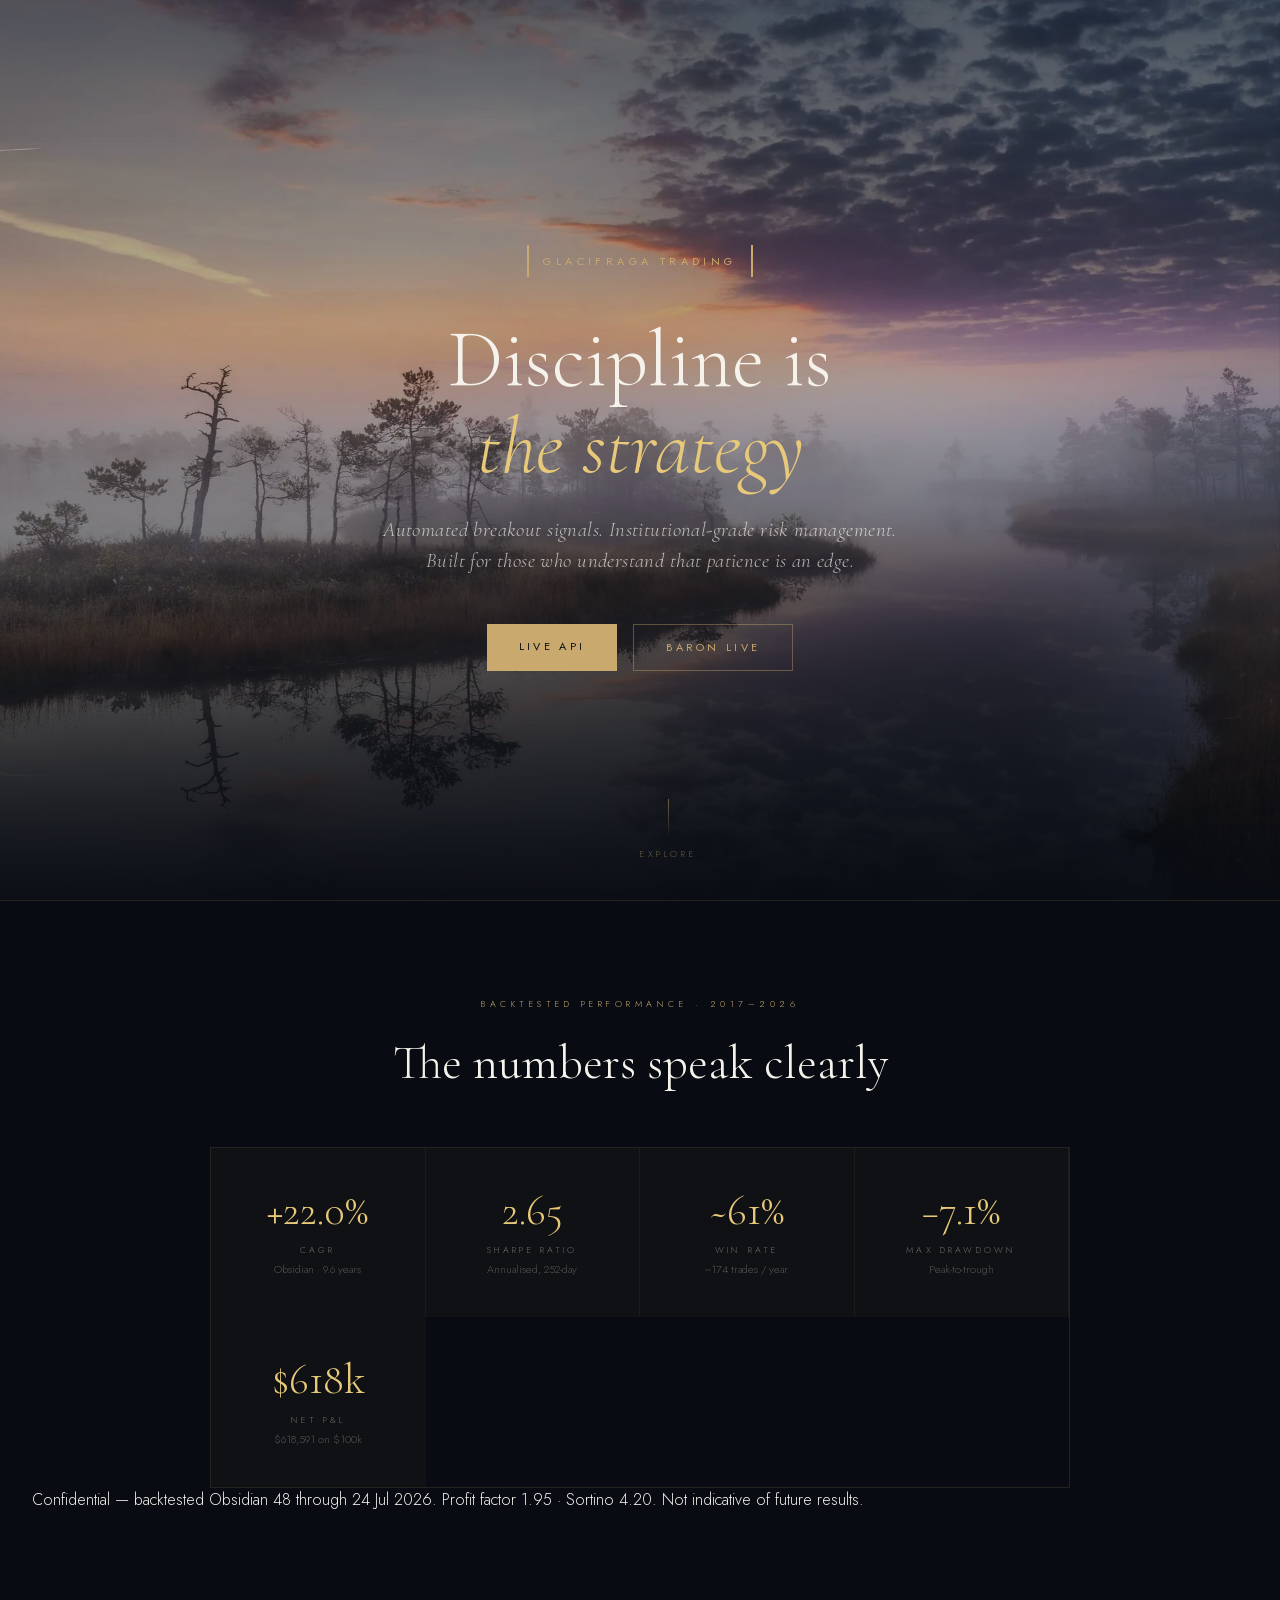
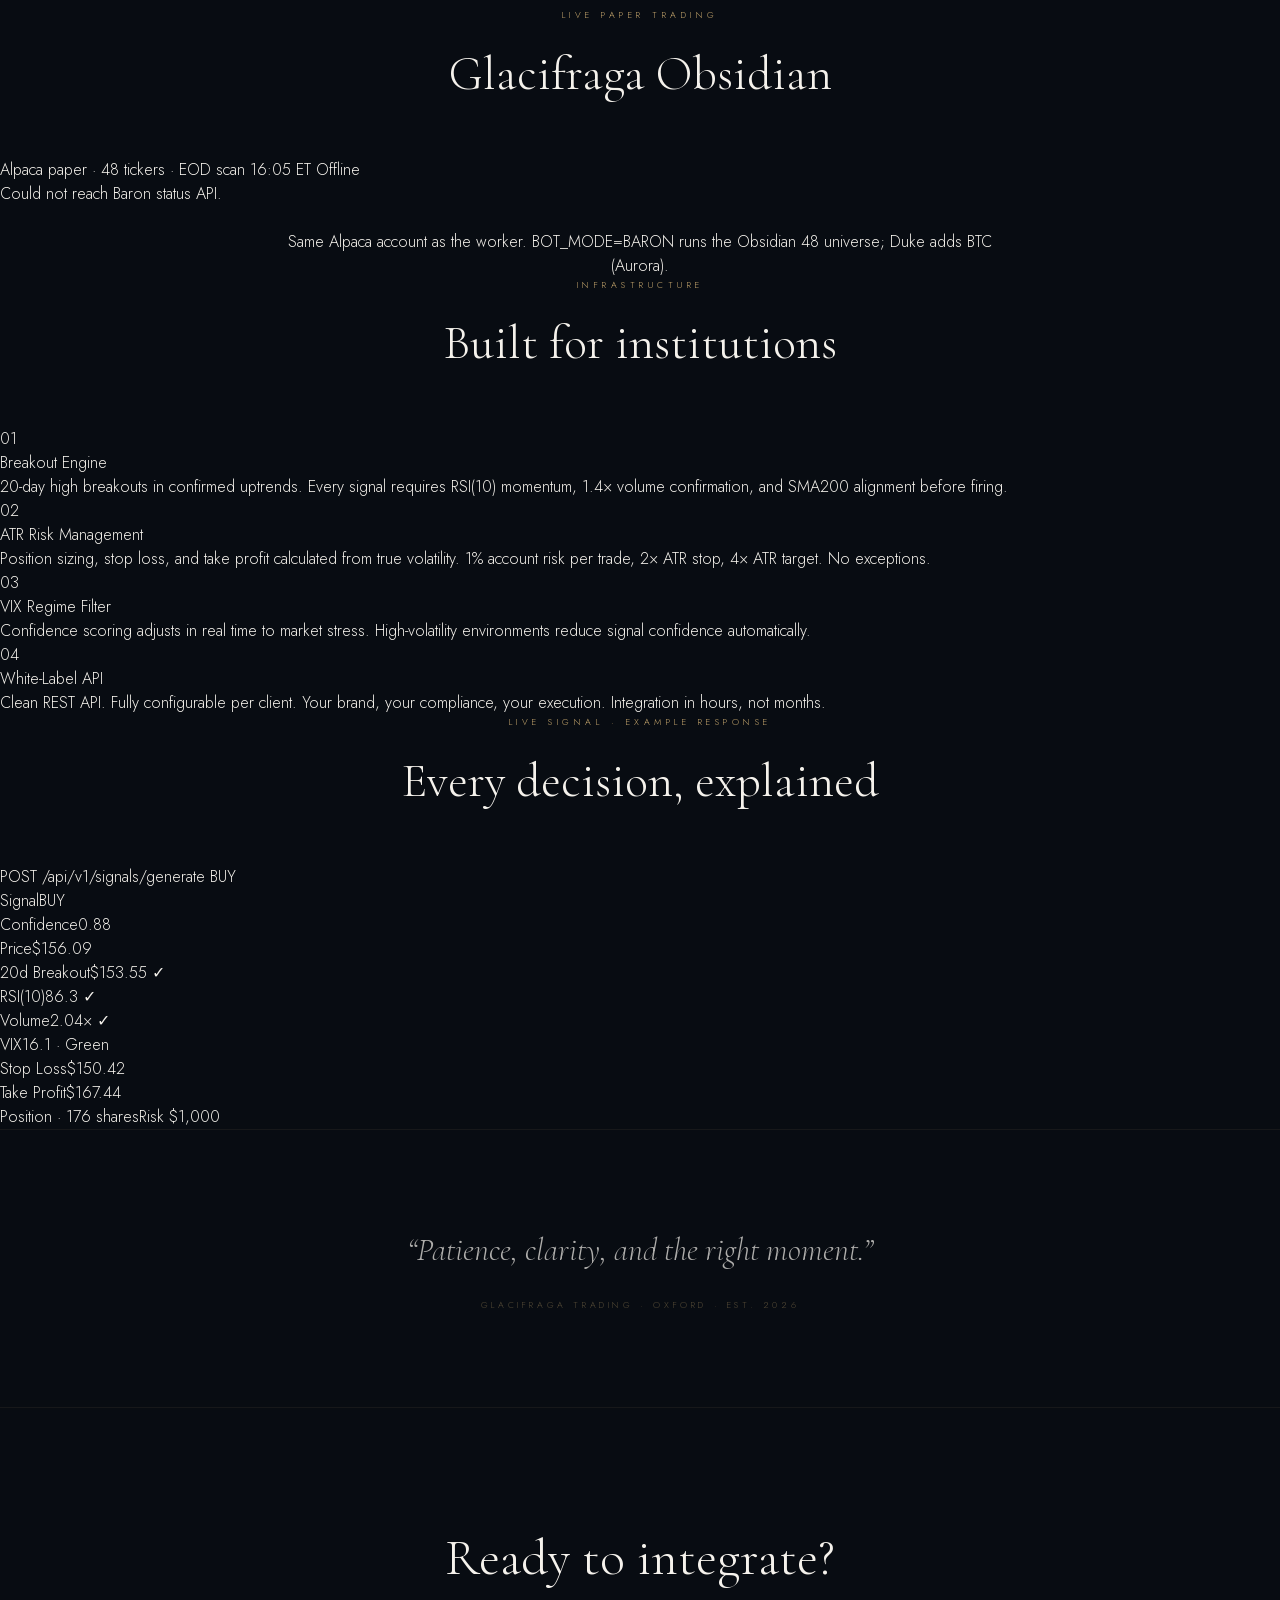
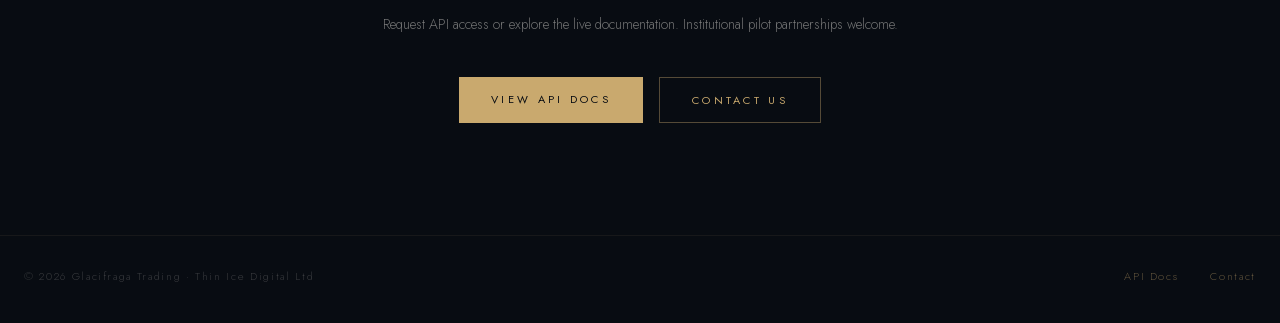
==== glacifraga-trading/web/index.html @ 366fd95a "Add Glacifraga trading engine, API, and v5 product site Rebuild the institutional breakout system in" ====
<!DOCTYPE html>
<html lang="en">
<head>
<meta charset="UTF-8">
<meta name="viewport" content="width=device-width, initial-scale=1.0">
<title>Glacifraga Trading</title>
<meta name="description" content="Glacifraga — automated breakout signals, ATR risk management, and a white-label API with an audit trail. Thin Ice Digital Ltd, Oxford.">
<link rel="canonical" href="https://glacifraga.com/">
<meta name="theme-color" content="#080c12">
<link rel="icon" href="/assets/favicon.svg" type="image/svg+xml">
<link rel="stylesheet" href="/css/fonts.css">
<link rel="stylesheet" href="/css/site.css">
</head>
<body>
<div class="hero">
  <div class="hero-bg" style="background-image:url('/assets/kemeru-hero.png')"></div>
  <div class="hero-overlay"></div>
  <div class="hero-content">
    <div class="logo-line">
      <div class="logo-mark"></div>
      <div class="logo-text">Glacifraga Trading</div>
      <div class="logo-mark"></div>
    </div>
    <h1>Discipline is<br><em>the strategy</em></h1>
    <p class="tagline">Automated breakout signals. Institutional-grade risk management.<br>Built for those who understand that patience is an edge.</p>
    <div class="cta-row">
      <a href="/docs" class="btn-primary">Live API</a>
      <a href="#baron-live" class="btn-secondary">Baron Live</a>
    </div>
  </div>
  <div class="scroll-hint">
    <div class="scroll-line"></div>
    <span>Explore</span>
  </div>
</div>

<section class="stats-section">
  <p class="section-label">Backtested Performance · 2017–2026</p>
  <h2 class="section-title">The numbers speak clearly</h2>
  <div class="stats-grid">
    <div class="stat-card"><div class="stat-value">+22.0%</div><div class="stat-label">CAGR</div><div class="stat-sub">Obsidian · 9.6 years</div></div>
    <div class="stat-card"><div class="stat-value">2.65</div><div class="stat-label">Sharpe Ratio</div><div class="stat-sub">Annualised, 252-day</div></div>
    <div class="stat-card"><div class="stat-value">~61%</div><div class="stat-label">Win Rate</div><div class="stat-sub">~174 trades / year</div></div>
    <div class="stat-card"><div class="stat-value">−7.1%</div><div class="stat-label">Max Drawdown</div><div class="stat-sub">Peak-to-trough</div></div>
    <div class="stat-card"><div class="stat-value">$618k</div><div class="stat-label">Net P&amp;L</div><div class="stat-sub">$618,591 on $100k</div></div>
  </div>
  <p class="disclaimer">Confidential — backtested Obsidian 48 through 24 Jul 2026. Profit factor 1.95 · Sortino 4.20. Not indicative of future results.</p>
</section>

<section class="baron-live-section" id="baron-live">
  <p class="section-label">Live Paper Trading</p>
  <h2 class="section-title">Glacifraga Obsidian</h2>
  <div class="baron-panel">
    <div class="baron-panel-header">
      <span class="baron-panel-title">Alpaca paper · 48 tickers · EOD scan 16:05 ET</span>
      <span class="baron-status-pill" id="baron-status-pill">Loading…</span>
    </div>
    <div class="baron-panel-body" id="baron-panel-body">Fetching live account data…</div>
  </div>
  <p class="baron-note" style="text-align:center;max-width:720px;margin:1.5rem auto 0">
    Same Alpaca account as the worker. BOT_MODE=BARON runs the Obsidian 48 universe; Duke adds BTC (Aurora).
  </p>
</section>

<section class="features-section">
  <p class="section-label">Infrastructure</p>
  <h2 class="section-title">Built for institutions</h2>
  <div class="features-grid">
    <div class="feature-card"><div class="feature-number">01</div><div class="feature-title">Breakout Engine</div><p class="feature-desc">20-day high breakouts in confirmed uptrends. Every signal requires RSI(10) momentum, 1.4× volume confirmation, and SMA200 alignment before firing.</p></div>
    <div class="feature-card"><div class="feature-number">02</div><div class="feature-title">ATR Risk Management</div><p class="feature-desc">Position sizing, stop loss, and take profit calculated from true volatility. 1% account risk per trade, 2× ATR stop, 4× ATR target. No exceptions.</p></div>
    <div class="feature-card"><div class="feature-number">03</div><div class="feature-title">VIX Regime Filter</div><p class="feature-desc">Confidence scoring adjusts in real time to market stress. High-volatility environments reduce signal confidence automatically.</p></div>
    <div class="feature-card"><div class="feature-number">04</div><div class="feature-title">White-Label API</div><p class="feature-desc">Clean REST API. Fully configurable per client. Your brand, your compliance, your execution. Integration in hours, not months.</p></div>
  </div>
</section>

<section class="signal-section">
  <p class="section-label">Live Signal · Example Response</p>
  <h2 class="section-title">Every decision, explained</h2>
  <div class="signal-demo">
    <div class="signal-header">
      <span class="signal-header-left">POST /api/v1/signals/generate</span>
      <span class="signal-badge">BUY</span>
    </div>
    <div class="signal-body">
      <div class="signal-row hl"><span>Signal</span><span>BUY</span></div>
      <div class="signal-row hl"><span>Confidence</span><span>0.88</span></div>
      <div class="signal-row"><span>Price</span><span>$156.09</span></div>
      <div class="signal-row"><span>20d Breakout</span><span>$153.55 ✓</span></div>
      <div class="signal-row"><span>RSI(10)</span><span>86.3 ✓</span></div>
      <div class="signal-row"><span>Volume</span><span>2.04× ✓</span></div>
      <div class="signal-row"><span>VIX</span><span>16.1 · Green</span></div>
      <div class="signal-row"><span>Stop Loss</span><span>$150.42</span></div>
      <div class="signal-row"><span>Take Profit</span><span>$167.44</span></div>
      <div class="signal-row hl"><span>Position · 176 shares</span><span>Risk $1,000</span></div>
    </div>
  </div>
</section>

<section class="quote-section">
  <blockquote>&ldquo;Patience, clarity, and the right moment.&rdquo;</blockquote>
  <p class="quote-attr">Glacifraga Trading · Oxford · Est. 2026</p>
</section>

<section class="cta-section">
  <h2>Ready to integrate?</h2>
  <p>Request API access or explore the live documentation. Institutional pilot partnerships welcome.</p>
  <div class="cta-row" style="opacity:1;animation:none">
    <a href="/docs" class="btn-primary">View API Docs</a>
    <a href="mailto:contact@glacifraga.com" class="btn-secondary">Contact Us</a>
  </div>
</section>

<footer>
  <span>&copy; 2026 Glacifraga Trading · Thin Ice Digital Ltd</span>
  <div style="display:flex;gap:2rem">
    <a href="/docs">API Docs</a>
    <a href="mailto:contact@glacifraga.com">Contact</a>
  </div>
</footer>
<script>
(function () {
  const pill = document.getElementById("baron-status-pill");
  const body = document.getElementById("baron-panel-body");
  const money = (n) => "$" + Number(n).toLocaleString(undefined, { maximumFractionDigits: 0 });

  fetch("/api/v1/baron/status")
    .then((r) => r.json())
    .then((d) => {
      if (!d.linked) {
        pill.textContent = "Worker separate";
        body.innerHTML =
          "<p>Baron runs as a worker process. Add Alpaca keys on the <strong>web</strong> service to mirror live positions here.</p>" +
          (d.message ? "<p class='baron-note'>" + d.message + "</p>" : "");
        return;
      }
      pill.textContent = "Live · Paper";
      pill.classList.add("live");
      let html =
        "<div class='baron-grid'>" +
        "<div class='baron-metric'><div class='baron-metric-label'>Equity</div><div class='baron-metric-value'>" + money(d.equity) + "</div></div>" +
        "<div class='baron-metric'><div class='baron-metric-label'>Cash</div><div class='baron-metric-value'>" + money(d.cash) + "</div></div>" +
        "<div class='baron-metric'><div class='baron-metric-label'>Positions</div><div class='baron-metric-value'>" + d.position_count + "</div></div>" +
        "<div class='baron-metric'><div class='baron-metric-label'>Universe</div><div class='baron-metric-value'>" + d.tickers + "</div></div>" +
        "</div>";
      if (d.positions && d.positions.length) {
        html += "<div class='baron-positions'>";
        d.positions.forEach((p) => {
          const pl = (p.unrealized_pl >= 0 ? "+" : "") + money(p.unrealized_pl);
          html +=
            "<div class='baron-pos-row'><span>" + p.symbol + " · " + p.qty + " sh</span><span>" + pl + "</span></div>";
        });
        html += "</div>";
      } else {
        html += "<p>No open positions right now.</p>";
      }
      html += "<p class='baron-note'>Updated " + new Date(d.as_of_et).toLocaleString("en-US", { timeZone: "America/New_York" }) + " ET</p>";
      body.innerHTML = html;
    })
    .catch(() => {
      pill.textContent = "Offline";
      body.textContent = "Could not reach Baron status API.";
    });
})();
</script>
</body>
</html>
---- css/fonts.css ----
/* latin-ext */
@font-face {
  font-family: 'Cormorant Garamond';
  font-style: italic;
  font-weight: 300;
  font-display: swap;
  src: url(../fonts/cormorant-300-italic-latin-ext.woff2) format('woff2');
  unicode-range: U+0100-02BA, U+02BD-02C5, U+02C7-02CC, U+02CE-02D7, U+02DD-02FF, U+0304, U+0308, U+0329, U+1D00-1DBF, U+1E00-1E9F, U+1EF2-1EFF, U+2020, U+20A0-20AB, U+20AD-20C0, U+2113, U+2C60-2C7F, U+A720-A7FF;
}
/* latin */
@font-face {
  font-family: 'Cormorant Garamond';
  font-style: italic;
  font-weight: 300;
  font-display: swap;
  src: url(../fonts/cormorant-300-italic-latin.woff2) format('woff2');
  unicode-range: U+0000-00FF, U+0131, U+0152-0153, U+02BB-02BC, U+02C6, U+02DA, U+02DC, U+0304, U+0308, U+0329, U+2000-206F, U+20AC, U+2122, U+2191, U+2193, U+2212, U+2215, U+FEFF, U+FFFD;
}
/* latin-ext */
@font-face {
  font-family: 'Cormorant Garamond';
  font-style: italic;
  font-weight: 400;
  font-display: swap;
  src: url(../fonts/cormorant-400-italic-latin-ext.woff2) format('woff2');
  unicode-range: U+0100-02BA, U+02BD-02C5, U+02C7-02CC, U+02CE-02D7, U+02DD-02FF, U+0304, U+0308, U+0329, U+1D00-1DBF, U+1E00-1E9F, U+1EF2-1EFF, U+2020, U+20A0-20AB, U+20AD-20C0, U+2113, U+2C60-2C7F, U+A720-A7FF;
}
/* latin */
@font-face {
  font-family: 'Cormorant Garamond';
  font-style: italic;
  font-weight: 400;
  font-display: swap;
  src: url(../fonts/cormorant-400-italic-latin.woff2) format('woff2');
  unicode-range: U+0000-00FF, U+0131, U+0152-0153, U+02BB-02BC, U+02C6, U+02DA, U+02DC, U+0304, U+0308, U+0329, U+2000-206F, U+20AC, U+2122, U+2191, U+2193, U+2212, U+2215, U+FEFF, U+FFFD;
}
/* latin-ext */
@font-face {
  font-family: 'Cormorant Garamond';
  font-style: normal;
  font-weight: 300;
  font-display: swap;
  src: url(../fonts/cormorant-300-latin-ext.woff2) format('woff2');
  unicode-range: U+0100-02BA, U+02BD-02C5, U+02C7-02CC, U+02CE-02D7, U+02DD-02FF, U+0304, U+0308, U+0329, U+1D00-1DBF, U+1E00-1E9F, U+1EF2-1EFF, U+2020, U+20A0-20AB, U+20AD-20C0, U+2113, U+2C60-2C7F, U+A720-A7FF;
}
/* latin */
@font-face {
  font-family: 'Cormorant Garamond';
  font-style: normal;
  font-weight: 300;
  font-display: swap;
  src: url(../fonts/cormorant-300-latin.woff2) format('woff2');
  unicode-range: U+0000-00FF, U+0131, U+0152-0153, U+02BB-02BC, U+02C6, U+02DA, U+02DC, U+0304, U+0308, U+0329, U+2000-206F, U+20AC, U+2122, U+2191, U+2193, U+2212, U+2215, U+FEFF, U+FFFD;
}
/* latin-ext */
@font-face {
  font-family: 'Cormorant Garamond';
  font-style: normal;
  font-weight: 400;
  font-display: swap;
  src: url(../fonts/cormorant-400-latin-ext.woff2) format('woff2');
  unicode-range: U+0100-02BA, U+02BD-02C5, U+02C7-02CC, U+02CE-02D7, U+02DD-02FF, U+0304, U+0308, U+0329, U+1D00-1DBF, U+1E00-1E9F, U+1EF2-1EFF, U+2020, U+20A0-20AB, U+20AD-20C0, U+2113, U+2C60-2C7F, U+A720-A7FF;
}
/* latin */
@font-face {
  font-family: 'Cormorant Garamond';
  font-style: normal;
  font-weight: 400;
  font-display: swap;
  src: url(../fonts/cormorant-400-latin.woff2) format('woff2');
  unicode-range: U+0000-00FF, U+0131, U+0152-0153, U+02BB-02BC, U+02C6, U+02DA, U+02DC, U+0304, U+0308, U+0329, U+2000-206F, U+20AC, U+2122, U+2191, U+2193, U+2212, U+2215, U+FEFF, U+FFFD;
}
/* latin-ext */
@font-face {
  font-family: 'Cormorant Garamond';
  font-style: normal;
  font-weight: 600;
  font-display: swap;
  src: url(../fonts/cormorant-600-latin-ext.woff2) format('woff2');
  unicode-range: U+0100-02BA, U+02BD-02C5, U+02C7-02CC, U+02CE-02D7, U+02DD-02FF, U+0304, U+0308, U+0329, U+1D00-1DBF, U+1E00-1E9F, U+1EF2-1EFF, U+2020, U+20A0-20AB, U+20AD-20C0, U+2113, U+2C60-2C7F, U+A720-A7FF;
}
/* latin */
@font-face {
  font-family: 'Cormorant Garamond';
  font-style: normal;
  font-weight: 600;
  font-display: swap;
  src: url(../fonts/cormorant-600-latin.woff2) format('woff2');
  unicode-range: U+0000-00FF, U+0131, U+0152-0153, U+02BB-02BC, U+02C6, U+02DA, U+02DC, U+0304, U+0308, U+0329, U+2000-206F, U+20AC, U+2122, U+2191, U+2193, U+2212, U+2215, U+FEFF, U+FFFD;
}
/* latin-ext */
@font-face {
  font-family: 'Jost';
  font-style: normal;
  font-weight: 300;
  font-display: swap;
  src: url(../fonts/jost-300-latin-ext.woff2) format('woff2');
  unicode-range: U+0100-02BA, U+02BD-02C5, U+02C7-02CC, U+02CE-02D7, U+02DD-02FF, U+0304, U+0308, U+0329, U+1D00-1DBF, U+1E00-1E9F, U+1EF2-1EFF, U+2020, U+20A0-20AB, U+20AD-20C0, U+2113, U+2C60-2C7F, U+A720-A7FF;
}
/* latin */
@font-face {
  font-family: 'Jost';
  font-style: normal;
  font-weight: 300;
  font-display: swap;
  src: url(../fonts/jost-300-latin.woff2) format('woff2');
  unicode-range: U+0000-00FF, U+0131, U+0152-0153, U+02BB-02BC, U+02C6, U+02DA, U+02DC, U+0304, U+0308, U+0329, U+2000-206F, U+20AC, U+2122, U+2191, U+2193, U+2212, U+2215, U+FEFF, U+FFFD;
}
/* latin-ext */
@font-face {
  font-family: 'Jost';
  font-style: normal;
  font-weight: 400;
  font-display: swap;
  src: url(../fonts/jost-400-latin-ext.woff2) format('woff2');
  unicode-range: U+0100-02BA, U+02BD-02C5, U+02C7-02CC, U+02CE-02D7, U+02DD-02FF, U+0304, U+0308, U+0329, U+1D00-1DBF, U+1E00-1E9F, U+1EF2-1EFF, U+2020, U+20A0-20AB, U+20AD-20C0, U+2113, U+2C60-2C7F, U+A720-A7FF;
}
/* latin */
@font-face {
  font-family: 'Jost';
  font-style: normal;
  font-weight: 400;
  font-display: swap;
  src: url(../fonts/jost-400-latin.woff2) format('woff2');
  unicode-range: U+0000-00FF, U+0131, U+0152-0153, U+02BB-02BC, U+02C6, U+02DA, U+02DC, U+0304, U+0308, U+0329, U+2000-206F, U+20AC, U+2122, U+2191, U+2193, U+2212, U+2215, U+FEFF, U+FFFD;
}
/* latin-ext */
@font-face {
  font-family: 'Jost';
  font-style: normal;
  font-weight: 500;
  font-display: swap;
  src: url(../fonts/jost-500-latin-ext.woff2) format('woff2');
  unicode-range: U+0100-02BA, U+02BD-02C5, U+02C7-02CC, U+02CE-02D7, U+02DD-02FF, U+0304, U+0308, U+0329, U+1D00-1DBF, U+1E00-1E9F, U+1EF2-1EFF, U+2020, U+20A0-20AB, U+20AD-20C0, U+2113, U+2C60-2C7F, U+A720-A7FF;
}
/* latin */
@font-face {
  font-family: 'Jost';
  font-style: normal;
  font-weight: 500;
  font-display: swap;
  src: url(../fonts/jost-500-latin.woff2) format('woff2');
  unicode-range: U+0000-00FF, U+0131, U+0152-0153, U+02BB-02BC, U+02C6, U+02DA, U+02DC, U+0304, U+0308, U+0329, U+2000-206F, U+20AC, U+2122, U+2191, U+2193, U+2212, U+2215, U+FEFF, U+FFFD;
}
---- css/site.css ----
*,*::before,*::after{margin:0;padding:0;box-sizing:border-box}
:root{
  --gold:#C9A96E;
  --gold-light:#E8C97A;
  --gold-dim:rgba(201,169,110,0.15);
  --gold-line:rgba(201,169,110,0.14);
  --white:#F5F2EC;
  --white-dim:rgba(245,242,236,0.7);
  --muted:rgba(245,242,236,0.55);
  --faint:rgba(245,242,236,0.28);
  --runnr:#00e5a0;
  --bg:#080c12;
  --header-h:64px;
}
html{scroll-behavior:smooth}
body{
  font-family:"Jost",sans-serif;
  font-weight:300;
  background:var(--bg);
  color:var(--white);
  min-height:100vh;
  overflow-x:hidden;
  line-height:1.5;
}
img{max-width:100%;display:block}
a{color:inherit}
.skip{
  position:absolute;
  left:1rem;top:-40px;
  background:var(--gold);
  color:var(--bg);
  padding:8px 14px;
  z-index:100;
  font-size:12px;
  letter-spacing:0.12em;
  text-transform:uppercase;
  text-decoration:none;
}
.skip:focus{top:1rem}
.grain{
  position:fixed;inset:0;
  pointer-events:none;
  z-index:25;
  opacity:0.045;
  mix-blend-mode:overlay;
  background-image:url("data:image/svg+xml;utf8,<svg xmlns='http://www.w3.org/2000/svg' width='180' height='180'><filter id='n'><feTurbulence type='fractalNoise' baseFrequency='0.8' numOctaves='2' stitchTiles='stitch'/></filter><rect width='100%' height='100%' filter='url(%23n)'/></svg>");
}
.site-header{
  position:fixed;top:0;left:0;right:0;
  z-index:30;
  height:var(--header-h);
  display:flex;
  align-items:center;
  justify-content:space-between;
  padding:0 1.5rem;
  background:linear-gradient(to bottom,rgba(8,12,18,0.78),rgba(8,12,18,0.28) 70%,transparent);
  backdrop-filter:blur(8px);
  -webkit-backdrop-filter:blur(8px);
  border-bottom:1px solid transparent;
}
body:has(.page-main) .site-header{
  background:rgba(8,12,18,0.94);
  border-bottom:1px solid var(--gold-line);
}
.brand{
  display:flex;align-items:center;gap:10px;
  text-decoration:none;color:var(--gold);
}
.brand-mark{
  width:18px;height:18px;
  background:url("../assets/favicon.svg") center/contain no-repeat;
}
.brand-text{
  font-size:10px;font-weight:400;
  letter-spacing:0.32em;text-transform:uppercase;
}
.site-nav{display:flex;align-items:center;gap:1.5rem}
.site-nav a{
  font-size:10px;font-weight:400;
  letter-spacing:0.28em;text-transform:uppercase;
  color:rgba(245,242,236,0.62);
  text-decoration:none;
  transition:color 0.2s;
}
.site-nav a:hover,.site-nav a:focus-visible{color:var(--gold)}
.hero{
  position:relative;
  min-height:100vh;
  display:flex;flex-direction:column;
  justify-content:center;align-items:center;
  text-align:center;
  padding:calc(var(--header-h) + 2rem) 2rem 5rem;
}
.hero-bg{
  position:fixed;inset:0;
  background-size:cover;
  background-position:center 32%;
  z-index:0;
}
.hero-overlay{
  position:fixed;inset:0;
  background:linear-gradient(to bottom,
    rgba(8,12,18,0.48) 0%,
    rgba(8,12,18,0.28) 36%,
    rgba(8,12,18,0.68) 72%,
    rgba(8,12,18,0.97) 100%);
  z-index:1;
}
.hero-content{position:relative;z-index:2;max-width:780px}
.logo-line{
  display:flex;align-items:center;justify-content:center;gap:14px;
  margin-bottom:2.5rem;
  opacity:0;animation:fadeUp 1.2s ease forwards 0.3s;
}
.logo-mark{width:2px;height:32px;background:var(--gold)}
.logo-text{
  font-weight:400;font-size:11px;
  letter-spacing:0.4em;text-transform:uppercase;color:var(--gold);
}
h1{
  font-family:"Cormorant Garamond",serif;
  font-weight:300;
  font-size:clamp(2.6rem,6.5vw,5rem);
  line-height:1.08;
  color:var(--white);
  margin-bottom:1.5rem;
  opacity:0;animation:fadeUp 1.2s ease forwards 0.6s;
}
h1 em{font-style:italic;color:var(--gold-light)}
.tagline{
  font-family:"Cormorant Garamond",serif;
  font-style:italic;font-weight:300;
  font-size:clamp(1rem,2vw,1.3rem);
  color:var(--white-dim);
  margin-bottom:3rem;
  letter-spacing:0.02em;
  opacity:0;animation:fadeUp 1.2s ease forwards 0.9s;
}
.cta-row{
  display:flex;gap:1rem;justify-content:center;flex-wrap:wrap;
  opacity:0;animation:fadeUp 1.2s ease forwards 1.2s;
}
.cta-row.is-static{opacity:1;animation:none}
.btn-primary,.btn-secondary{
  font-family:"Jost",sans-serif;
  font-size:11px;font-weight:400;
  letter-spacing:0.3em;text-transform:uppercase;
  padding:14px 32px;
  cursor:pointer;text-decoration:none;
  display:inline-block;
  transition:background 0.3s,border-color 0.3s,transform 0.2s,color 0.3s;
}
.btn-primary{
  color:#080c12;background:var(--gold);border:none;
}
.btn-primary:hover,.btn-primary:focus-visible{
  background:var(--gold-light);transform:translateY(-1px);
}
.btn-secondary{
  color:var(--gold);background:transparent;
  border:1px solid rgba(201,169,110,0.4);
}
.btn-secondary:hover,.btn-secondary:focus-visible{
  border-color:var(--gold);background:var(--gold-dim);transform:translateY(-1px);
}
.scroll-hint{
  position:absolute;bottom:2.5rem;left:50%;
  transform:translateX(-50%);
  z-index:2;
  display:flex;flex-direction:column;align-items:center;gap:8px;
  opacity:0;animation:fadeUp 1.2s ease forwards 2s;
}
.scroll-hint span{
  font-size:9px;letter-spacing:0.4em;text-transform:uppercase;
  color:rgba(201,169,110,0.5);
}
.scroll-line{
  width:1px;height:40px;
  background:linear-gradient(to bottom,rgba(201,169,110,0.5),transparent);
  animation:scrollPulse 2s ease-in-out infinite;
}
section{position:relative;z-index:2;background:var(--bg)}
.section-label{
  font-size:9px;letter-spacing:0.5em;text-transform:uppercase;
  color:var(--gold);text-align:center;margin-bottom:1rem;
}
.section-title{
  font-family:"Cormorant Garamond",serif;
  font-weight:300;
  font-size:clamp(2rem,4vw,3rem);
  text-align:center;color:var(--white);margin-bottom:3rem;
}
.stats-section{padding:6rem 2rem;border-top:1px solid var(--gold-line)}
.stats-grid{
  display:grid;
  grid-template-columns:repeat(4,1fr);
  max-width:860px;margin:0 auto;
  border:1px solid var(--gold-line);
}
.stat-card{
  padding:2.5rem 1.5rem;text-align:center;
  background:rgba(201,169,110,0.03);
  border-right:1px solid rgba(201,169,110,0.08);
  transition:background 0.3s;
}
.stat-card:last-child{border-right:none}
.stat-card:hover{background:rgba(201,169,110,0.07)}
.stat-value{
  font-family:"Cormorant Garamond",serif;font-weight:300;
  font-size:clamp(1.8rem,4vw,2.6rem);
  color:var(--gold-light);line-height:1.15;margin-bottom:0.5rem;
}
.stat-label{
  font-size:9px;letter-spacing:0.35em;text-transform:uppercase;
  color:rgba(245,242,236,0.4);
}
.stat-sub{font-size:11px;color:rgba(245,242,236,0.3);margin-top:4px}
.products-section{padding:6rem 2rem;border-top:1px solid rgba(201,169,110,0.08)}
.products-grid{
  display:grid;
  grid-template-columns:repeat(auto-fit,minmax(280px,1fr));
  gap:2px;max-width:960px;margin:0 auto;
}
.product-card{
  padding:2.5rem 2rem;
  background:rgba(245,242,236,0.02);
  border:1px solid rgba(201,169,110,0.08);
  transition:background 0.3s,border-color 0.3s,transform 0.25s;
  display:flex;flex-direction:column;min-height:360px;
}
.product-card:hover{transform:translateY(-2px)}
.product-card.runnr:hover{border-color:rgba(0,229,160,0.35);background:rgba(0,229,160,0.04)}
.product-card.glacifraga:hover{border-color:rgba(201,169,110,0.35);background:rgba(201,169,110,0.05)}
.product-audience{font-size:9px;letter-spacing:0.35em;text-transform:uppercase;margin-bottom:1rem}
.product-card.runnr .product-audience{color:var(--runnr)}
.product-card.glacifraga .product-audience{color:var(--gold)}
.product-name{
  font-family:"Cormorant Garamond",serif;
  font-size:2.4rem;font-weight:300;line-height:1;margin-bottom:0.75rem;
}
.product-tagline{
  font-family:"Cormorant Garamond",serif;font-style:italic;
  color:var(--white-dim);margin-bottom:1.25rem;font-size:1.1rem;
}
.product-desc{
  font-size:14px;line-height:1.75;color:var(--muted);margin-bottom:1.25rem;
}
.feature-list{
  list-style:none;margin:0 0 1.5rem;
  display:flex;flex-direction:column;gap:0.45rem;flex:1;
}
.feature-list li{
  font-size:12px;letter-spacing:0.04em;color:rgba(245,242,236,0.5);
  padding-left:1rem;position:relative;
}
.feature-list li::before{
  content:"";position:absolute;left:0;top:0.55em;
  width:6px;height:1px;background:currentColor;opacity:0.7;
}
.product-card.runnr .feature-list li{color:rgba(0,229,160,0.72)}
.product-card.glacifraga .feature-list li{color:rgba(201,169,110,0.75)}
.product-link{
  font-size:10px;letter-spacing:0.3em;text-transform:uppercase;
  text-decoration:none;align-self:flex-start;
  padding-top:1rem;border-top:1px solid rgba(245,242,236,0.08);width:100%;
}
.product-card.runnr .product-link{color:var(--runnr)}
.product-card.glacifraga .product-link{color:var(--gold)}
.visual-band{
  position:relative;padding:0;
  border-top:1px solid rgba(201,169,110,0.08);
  overflow:hidden;min-height:420px;
}
.visual-band-bg{
  position:absolute;inset:0;
  background-size:cover;background-position:center 60%;
}
.philosophy-section{padding:6rem 2rem;border-top:1px solid rgba(201,169,110,0.08)}
.philosophy-grid{
  display:grid;grid-template-columns:repeat(auto-fit,minmax(220px,1fr));
  gap:2px;max-width:960px;margin:0 auto;
}
.philosophy-card{
  padding:2.5rem 2rem;
  background:rgba(245,242,236,0.02);
  border:1px solid rgba(201,169,110,0.08);
}
.philosophy-number{
  font-family:"Cormorant Garamond",serif;font-size:2.5rem;font-weight:300;
  color:rgba(201,169,110,0.2);line-height:1;margin-bottom:1rem;
}
.philosophy-title{
  font-size:11px;font-weight:500;letter-spacing:0.25em;
  text-transform:uppercase;color:var(--gold);margin-bottom:0.75rem;
}
.philosophy-desc{font-size:14px;line-height:1.7;color:var(--muted)}
.quote-section{padding:6rem 2rem;border-top:1px solid rgba(201,169,110,0.08);text-align:center}
blockquote{
  font-family:"Cormorant Garamond",serif;font-style:italic;font-weight:300;
  font-size:clamp(1.4rem,3vw,2rem);color:var(--white-dim);
  max-width:640px;margin:0 auto 1.5rem;line-height:1.5;
}
.quote-attr{font-size:9px;letter-spacing:0.4em;text-transform:uppercase;color:rgba(201,169,110,0.4)}
.cta-section{padding:7rem 2rem;border-top:1px solid rgba(201,169,110,0.08);text-align:center}
.cta-section h2{
  font-family:"Cormorant Garamond",serif;font-weight:300;
  font-size:clamp(2rem,4vw,3.2rem);margin-bottom:1rem;
}
.cta-section > p{
  font-size:14px;color:rgba(245,242,236,0.45);
  margin-bottom:2.5rem;max-width:520px;margin-left:auto;margin-right:auto;line-height:1.7;
}
.lanes{
  display:grid;grid-template-columns:repeat(auto-fit,minmax(240px,1fr));
  gap:2px;max-width:860px;margin:0 auto 2.5rem;text-align:left;
}
.lane{
  padding:2rem 1.75rem;
  background:rgba(245,242,236,0.02);
  border:1px solid rgba(201,169,110,0.08);
}
.lane-kicker{
  font-size:9px;letter-spacing:0.35em;text-transform:uppercase;
  margin-bottom:0.7rem;
}
.lane.retail .lane-kicker{color:var(--runnr)}
.lane.inst .lane-kicker{color:var(--gold)}
.lane h3{
  font-family:"Cormorant Garamond",serif;font-weight:300;
  font-size:1.7rem;margin-bottom:0.6rem;
}
.lane p{font-size:14px;line-height:1.7;color:var(--muted);margin-bottom:1.2rem}
.lane a.lane-link{
  font-size:10px;letter-spacing:0.28em;text-transform:uppercase;text-decoration:none;
}
.lane.retail .lane-link{color:var(--runnr)}
.lane.inst .lane-link{color:var(--gold)}
footer{
  position:relative;z-index:2;
  padding:2rem 1.5rem 2.4rem;
  border-top:1px solid rgba(201,169,110,0.08);
  display:flex;justify-content:space-between;align-items:center;
  flex-wrap:wrap;gap:1rem;background:var(--bg);
}
footer span{font-size:11px;color:rgba(245,242,236,0.2);letter-spacing:0.15em}
.footer-links{display:flex;gap:1.5rem;flex-wrap:wrap}
footer a{
  font-size:11px;color:rgba(201,169,110,0.45);
  text-decoration:none;letter-spacing:0.15em;transition:color 0.2s;
}
footer a:hover,footer a:focus-visible{color:var(--gold)}
.page-main{
  position:relative;z-index:2;
  padding:calc(var(--header-h) + 4rem) 1.5rem 5rem;
  max-width:720px;margin:0 auto;
}
.page-kicker{
  font-size:9px;letter-spacing:0.45em;text-transform:uppercase;
  color:var(--gold);margin-bottom:1rem;
}
.page-main h1{
  opacity:1;animation:none;
  font-size:clamp(2.2rem,5vw,3.4rem);
  margin-bottom:0.75rem;
}
.page-lead{
  font-family:"Cormorant Garamond",serif;font-style:italic;
  color:var(--white-dim);font-size:1.2rem;margin-bottom:2.5rem;
}
.legal h2{
  font-family:"Cormorant Garamond",serif;font-weight:300;
  font-size:1.6rem;margin:2.2rem 0 0.8rem;color:var(--gold-light);
}
.legal h3{
  font-size:11px;letter-spacing:0.22em;text-transform:uppercase;
  color:var(--gold);margin:1.4rem 0 0.5rem;font-weight:500;
}
.legal p,.legal li{font-size:15px;line-height:1.8;color:var(--muted);margin-bottom:0.85rem}
.legal ul{padding-left:1.2rem;margin-bottom:1rem}
.legal a{color:var(--gold);text-decoration:none}
.legal a:hover{color:var(--gold-light)}
.legal address{font-style:normal;color:var(--muted);line-height:1.8;margin-bottom:1rem}
.note{
  border:1px solid var(--gold-line);
  background:rgba(201,169,110,0.04);
  padding:1rem 1.1rem;margin:1.2rem 0 1.6rem;
  font-size:13px;color:rgba(245,242,236,0.55);line-height:1.7;
}
.error-page{text-align:center;padding-top:calc(var(--header-h) + 7rem);padding-bottom:7rem}
.error-page h1{animation:none;opacity:1;margin-bottom:1rem}
.error-page p{color:var(--muted);margin-bottom:2rem}
:focus-visible{outline:1px solid var(--gold);outline-offset:3px}
@media (max-width:720px){
  .stats-grid{grid-template-columns:1fr 1fr}
  .stat-card:nth-child(2n){border-right:none}
  .stat-card:nth-child(-n+2){border-bottom:1px solid rgba(201,169,110,0.08)}
  .site-nav{gap:0.9rem}
  .brand-text{letter-spacing:0.22em}
}
@media (max-width:520px){
  .site-header{padding:0 1rem}
  .site-nav a:nth-child(2){display:none}
  .hero{padding-left:1.2rem;padding-right:1.2rem}
}
@media (prefers-reduced-motion:reduce){
  html{scroll-behavior:auto}
  .logo-line,.hero-content h1,.tagline,.cta-row,.scroll-hint{animation:none;opacity:1}
  .scroll-line{animation:none}
  .product-card{transition:none}
}
@keyframes fadeUp{from{opacity:0;transform:translateY(20px)}to{opacity:1;transform:translateY(0)}}
@keyframes scrollPulse{0%,100%{opacity:0.5}50%{opacity:1}}
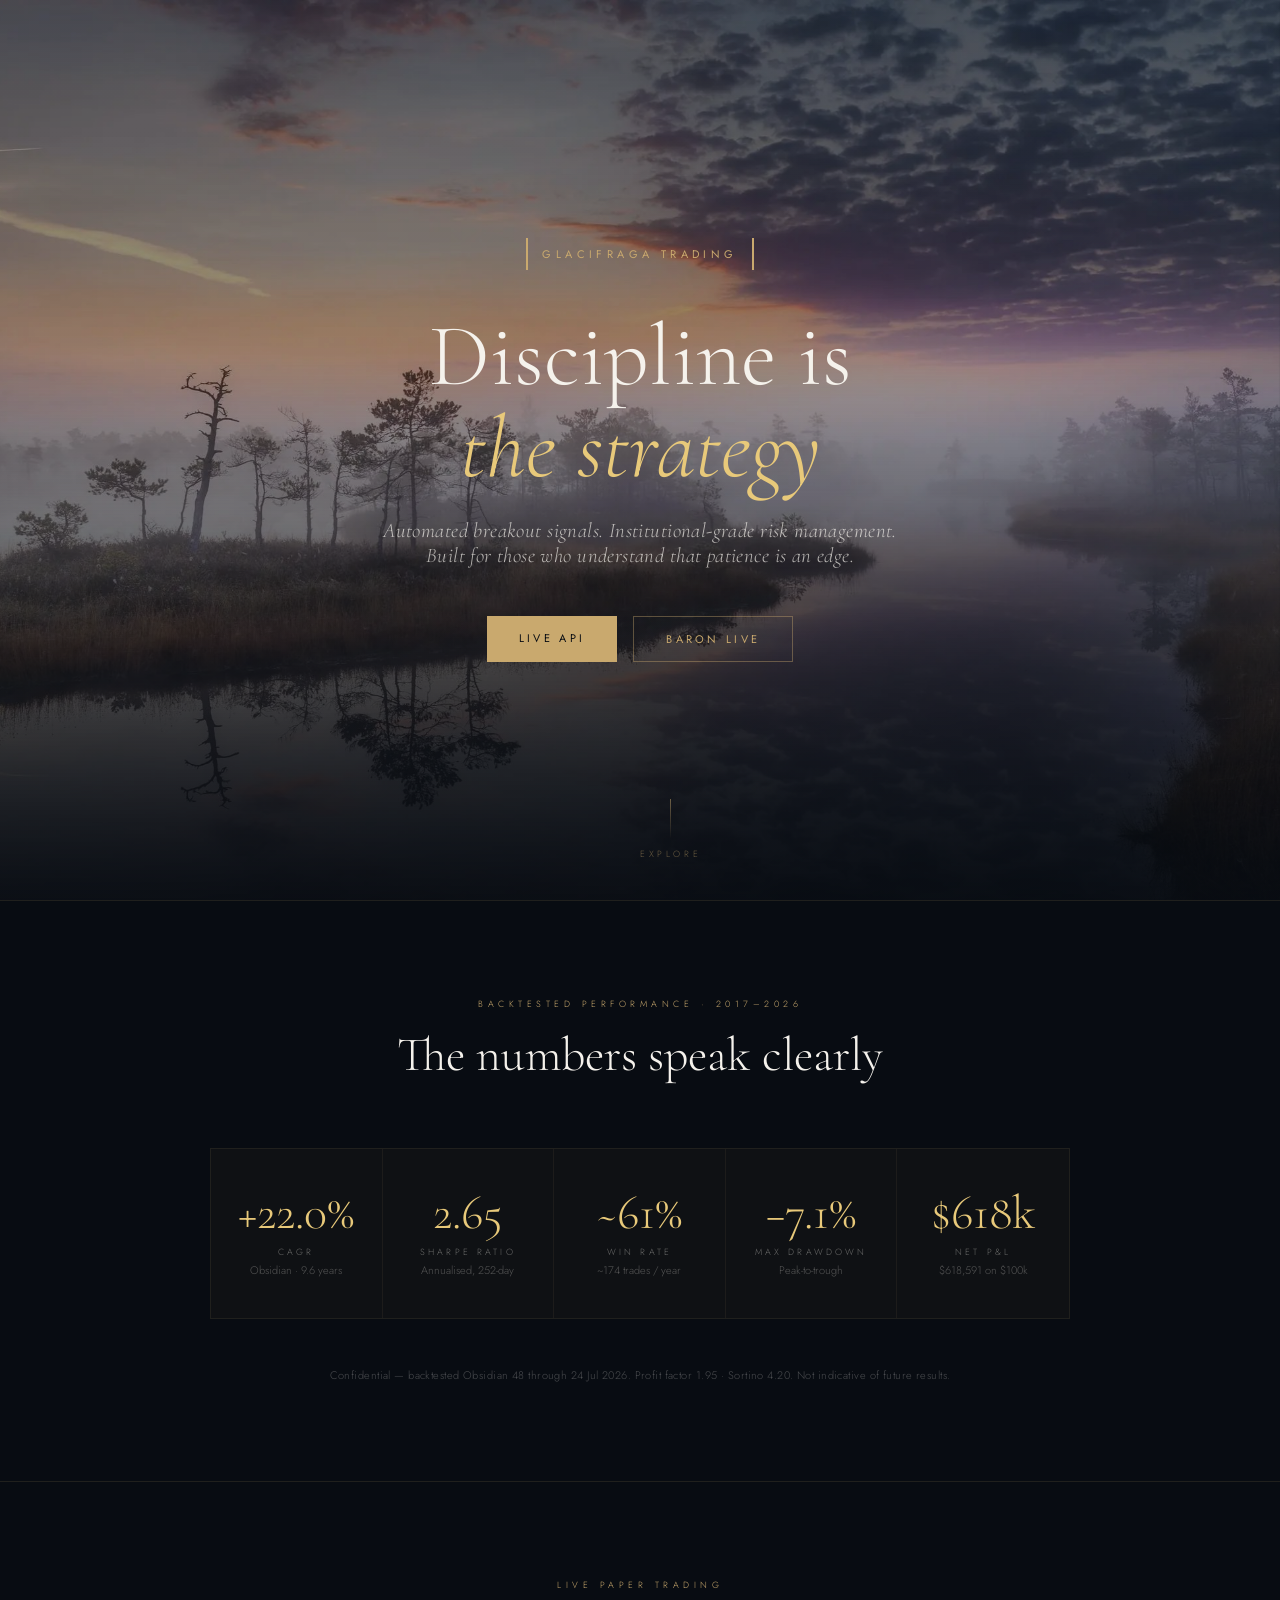
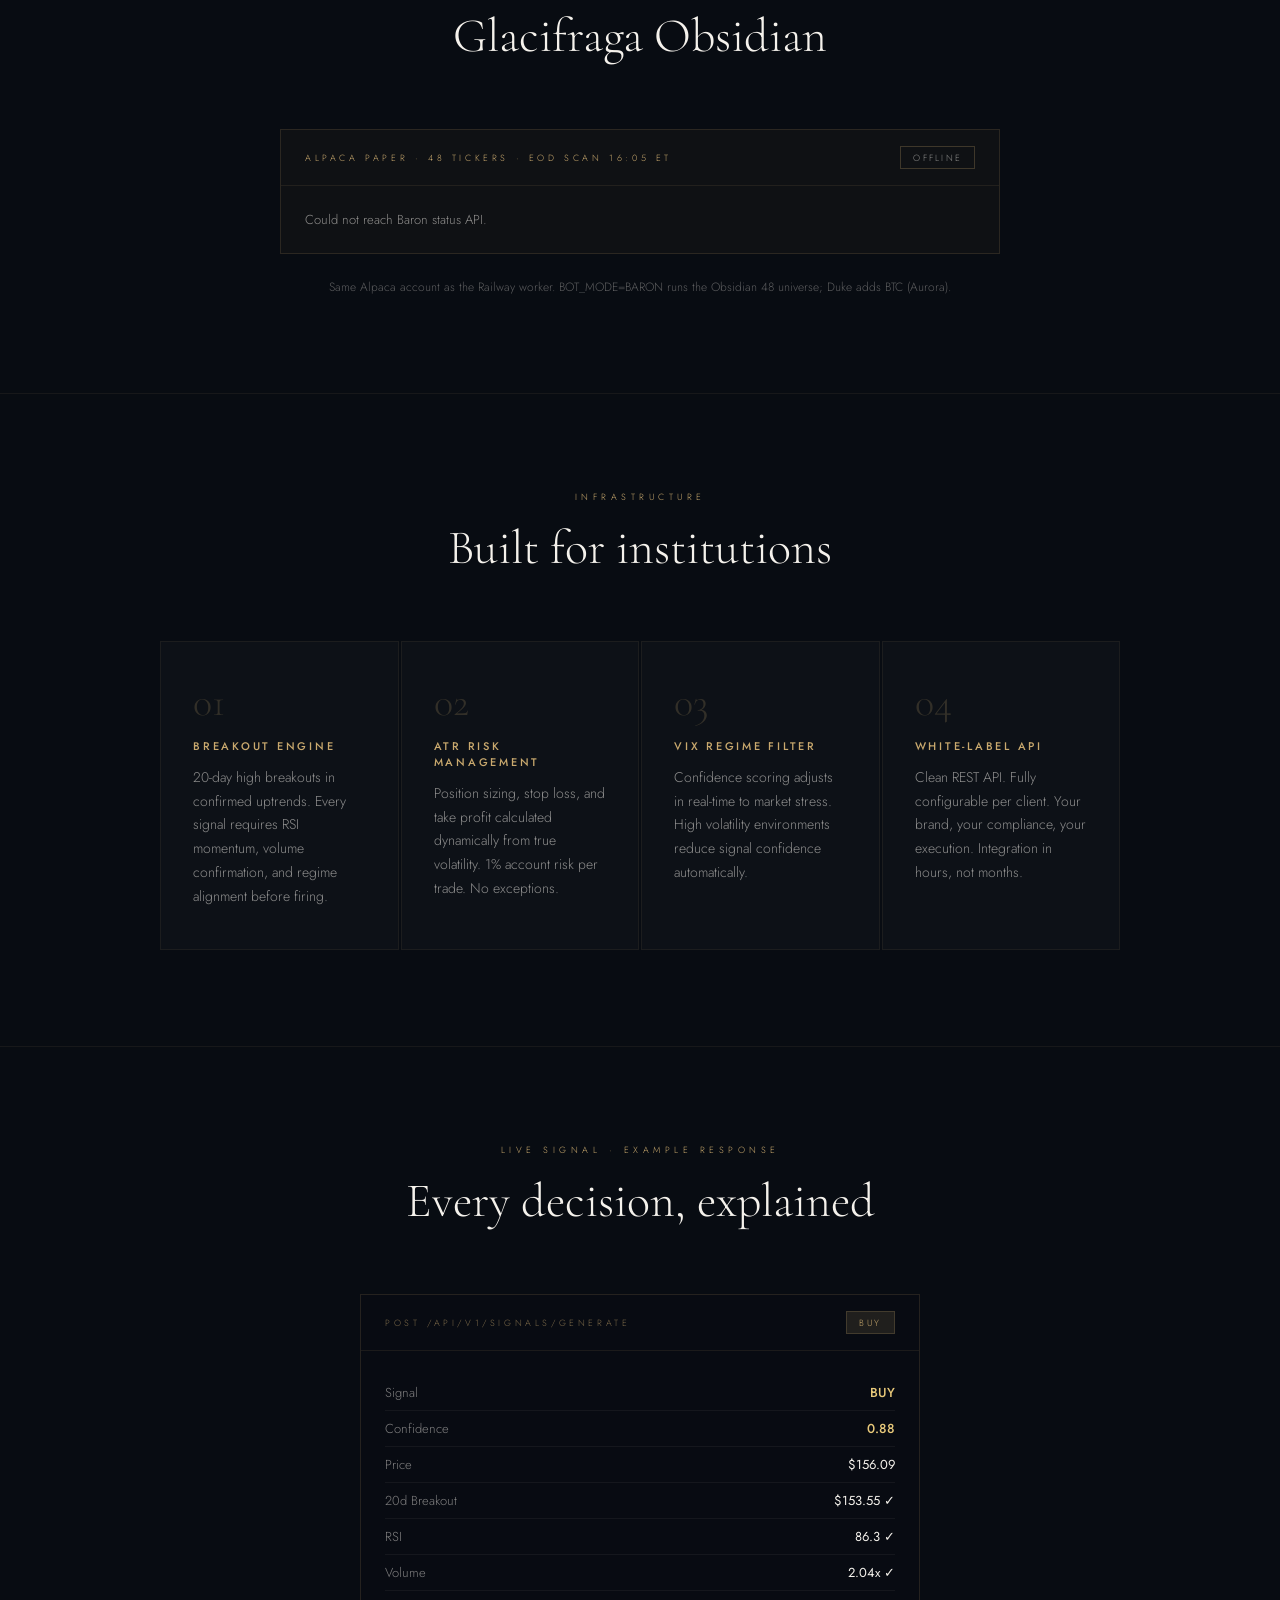
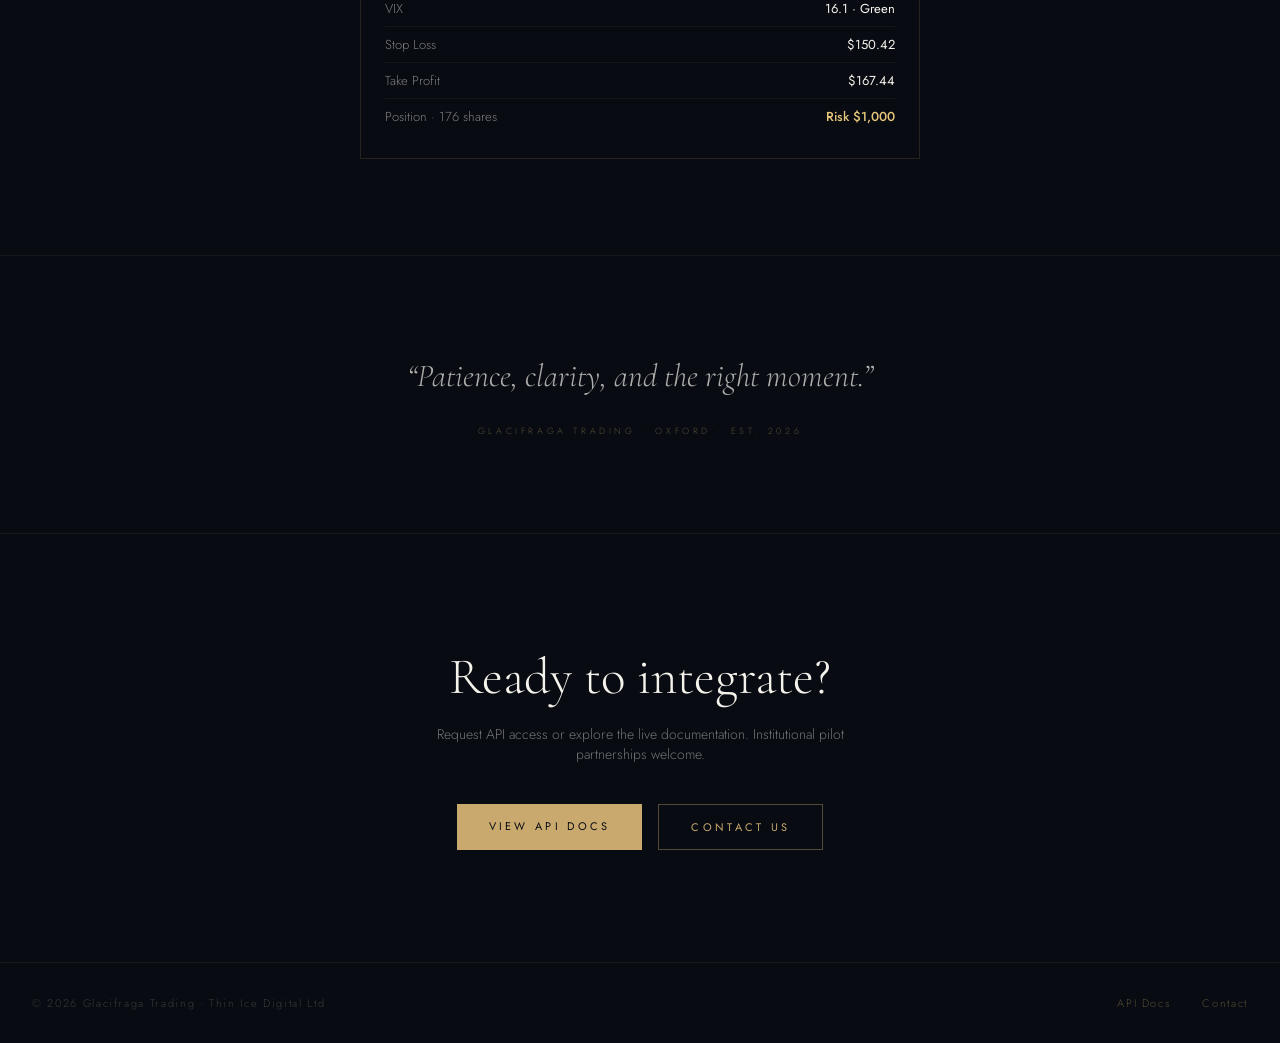
==== commit c520be11: "Update Glacifraga homepage with v5 tearsheet copy Replace the live 2022–2026 stats with Obsidian 201" ====
--- a/glacifraga-trading/web/index.html
+++ b/glacifraga-trading/web/index.html
@@ -4,12 +4,86 @@
 <meta charset="UTF-8">
 <meta name="viewport" content="width=device-width, initial-scale=1.0">
 <title>Glacifraga Trading</title>
-<meta name="description" content="Glacifraga — automated breakout signals, ATR risk management, and a white-label API with an audit trail. Thin Ice Digital Ltd, Oxford.">
-<link rel="canonical" href="https://glacifraga.com/">
-<meta name="theme-color" content="#080c12">
-<link rel="icon" href="/assets/favicon.svg" type="image/svg+xml">
-<link rel="stylesheet" href="/css/fonts.css">
-<link rel="stylesheet" href="/css/site.css">
+<link href="https://fonts.googleapis.com/css2?family=Cormorant+Garamond:ital,wght@0,300;0,400;0,600;1,300;1,400&family=Jost:wght@300;400;500&display=swap" rel="stylesheet">
+<style>
+*,*::before,*::after{margin:0;padding:0;box-sizing:border-box}
+:root{--gold:#C9A96E;--gold-light:#E8C97A;--gold-dim:rgba(201,169,110,0.15);--white:#F5F2EC;--white-dim:rgba(245,242,236,0.7);--white-faint:rgba(245,242,236,0.15)}
+html{scroll-behavior:smooth}
+body{font-family:"Jost",sans-serif;font-weight:300;background:#080c12;color:var(--white);min-height:100vh;overflow-x:hidden}
+.hero{position:relative;min-height:100vh;display:flex;flex-direction:column;justify-content:center;align-items:center;text-align:center;padding:2rem}
+.hero-bg{position:fixed;inset:0;background-size:cover;background-position:center 30%;z-index:0}
+.hero-overlay{position:fixed;inset:0;background:linear-gradient(to bottom,rgba(8,12,18,0.55) 0%,rgba(8,12,18,0.40) 40%,rgba(8,12,18,0.75) 75%,rgba(8,12,18,0.97) 100%);z-index:1}
+.hero-content{position:relative;z-index:2;max-width:780px}
+.logo-line{display:flex;align-items:center;justify-content:center;gap:14px;margin-bottom:2.5rem;opacity:0;animation:fadeUp 1.2s ease forwards 0.3s}
+.logo-mark{width:2px;height:32px;background:var(--gold)}
+.logo-text{font-family:"Jost",sans-serif;font-weight:400;font-size:11px;letter-spacing:0.4em;text-transform:uppercase;color:var(--gold)}
+h1{font-family:"Cormorant Garamond",serif;font-weight:300;font-size:clamp(3rem,7vw,5.5rem);line-height:1.05;color:var(--white);margin-bottom:1.5rem;opacity:0;animation:fadeUp 1.2s ease forwards 0.6s}
+h1 em{font-style:italic;color:var(--gold-light)}
+.tagline{font-family:"Cormorant Garamond",serif;font-style:italic;font-weight:300;font-size:clamp(1rem,2vw,1.3rem);color:var(--white-dim);margin-bottom:3rem;letter-spacing:0.02em;opacity:0;animation:fadeUp 1.2s ease forwards 0.9s}
+.cta-row{display:flex;gap:1rem;justify-content:center;flex-wrap:wrap;opacity:0;animation:fadeUp 1.2s ease forwards 1.2s}
+.btn-primary{font-family:"Jost",sans-serif;font-size:11px;font-weight:400;letter-spacing:0.3em;text-transform:uppercase;color:#080c12;background:var(--gold);border:none;padding:14px 32px;cursor:pointer;text-decoration:none;transition:background 0.3s,transform 0.2s;display:inline-block}
+.btn-primary:hover{background:var(--gold-light);transform:translateY(-1px)}
+.btn-secondary{font-family:"Jost",sans-serif;font-size:11px;font-weight:400;letter-spacing:0.3em;text-transform:uppercase;color:var(--gold);background:transparent;border:1px solid rgba(201,169,110,0.4);padding:14px 32px;cursor:pointer;text-decoration:none;transition:border-color 0.3s,background 0.3s,transform 0.2s;display:inline-block}
+.btn-secondary:hover{border-color:var(--gold);background:var(--gold-dim);transform:translateY(-1px)}
+.scroll-hint{position:absolute;bottom:2.5rem;left:50%;transform:translateX(-50%);z-index:2;display:flex;flex-direction:column;align-items:center;gap:8px;opacity:0;animation:fadeUp 1.2s ease forwards 2s}
+.scroll-hint span{font-size:9px;letter-spacing:0.4em;text-transform:uppercase;color:rgba(201,169,110,0.5)}
+.scroll-line{width:1px;height:40px;background:linear-gradient(to bottom,rgba(201,169,110,0.5),transparent);animation:scrollPulse 2s ease-in-out infinite}
+section{position:relative;z-index:2;background:#080c12}
+.stats-section{padding:6rem 2rem;border-top:1px solid rgba(201,169,110,0.12)}
+.section-label{font-size:9px;letter-spacing:0.5em;text-transform:uppercase;color:var(--gold);text-align:center;margin-bottom:1rem}
+.section-title{font-family:"Cormorant Garamond",serif;font-weight:300;font-size:clamp(2rem,4vw,3rem);text-align:center;color:var(--white);margin-bottom:4rem}
+.stats-grid{display:grid;grid-template-columns:repeat(auto-fit,minmax(150px,1fr));max-width:860px;margin:0 auto 3rem;border:1px solid rgba(201,169,110,0.12)}
+.stat-card{padding:2.5rem 1.5rem;text-align:center;background:rgba(201,169,110,0.03);border-right:1px solid rgba(201,169,110,0.08);transition:background 0.3s}
+.stat-card:last-child{border-right:none}
+.stat-card:hover{background:rgba(201,169,110,0.07)}
+.stat-value{font-family:"Cormorant Garamond",serif;font-weight:300;font-size:3rem;color:var(--gold-light);line-height:1;margin-bottom:0.5rem}
+.stat-label{font-size:9px;letter-spacing:0.35em;text-transform:uppercase;color:rgba(245,242,236,0.4)}
+.stat-sub{font-size:11px;color:rgba(245,242,236,0.3);margin-top:4px}.disclaimer{max-width:640px;margin:0 auto;text-align:center;font-size:11px;color:rgba(245,242,236,0.28);letter-spacing:0.04em;line-height:1.6}
+.features-section{padding:6rem 2rem;border-top:1px solid rgba(201,169,110,0.08)}
+.features-grid{display:grid;grid-template-columns:repeat(auto-fit,minmax(220px,1fr));gap:2px;max-width:960px;margin:0 auto}
+.feature-card{padding:2.5rem 2rem;background:rgba(245,242,236,0.02);border:1px solid rgba(201,169,110,0.08);transition:background 0.3s,border-color 0.3s}
+.feature-card:hover{background:rgba(201,169,110,0.05);border-color:rgba(201,169,110,0.2)}
+.feature-number{font-family:"Cormorant Garamond",serif;font-size:2.5rem;font-weight:300;color:rgba(201,169,110,0.2);line-height:1;margin-bottom:1rem}
+.feature-title{font-family:"Jost",sans-serif;font-size:11px;font-weight:500;letter-spacing:0.25em;text-transform:uppercase;color:var(--gold);margin-bottom:0.75rem}
+.feature-desc{font-size:14px;line-height:1.7;color:rgba(245,242,236,0.55)}
+.signal-section{padding:6rem 2rem;border-top:1px solid rgba(201,169,110,0.08)}
+.signal-demo{max-width:560px;margin:0 auto;border:1px solid rgba(201,169,110,0.15);background:rgba(8,12,18,0.8)}
+.signal-header{padding:1rem 1.5rem;border-bottom:1px solid rgba(201,169,110,0.1);display:flex;align-items:center;justify-content:space-between}
+.signal-header-left{font-size:9px;letter-spacing:0.4em;text-transform:uppercase;color:rgba(201,169,110,0.6)}
+.signal-badge{font-size:9px;letter-spacing:0.3em;text-transform:uppercase;padding:4px 12px;background:rgba(201,169,110,0.12);color:var(--gold);border:1px solid rgba(201,169,110,0.2)}
+.signal-body{padding:1.5rem;font-size:13px}
+.signal-row{display:flex;justify-content:space-between;padding:8px 0;border-bottom:1px solid rgba(245,242,236,0.05);color:rgba(245,242,236,0.5)}
+.signal-row:last-child{border-bottom:none}
+.signal-row span:last-child{color:var(--white);font-weight:400}
+.signal-row.hl span:last-child{color:var(--gold-light);font-weight:500}
+.quote-section{padding:6rem 2rem;border-top:1px solid rgba(201,169,110,0.08);text-align:center}
+blockquote{font-family:"Cormorant Garamond",serif;font-style:italic;font-weight:300;font-size:clamp(1.4rem,3vw,2rem);color:var(--white-dim);max-width:640px;margin:0 auto 1.5rem;line-height:1.5}
+.quote-attr{font-size:9px;letter-spacing:0.4em;text-transform:uppercase;color:rgba(201,169,110,0.4)}
+.cta-section{padding:7rem 2rem;border-top:1px solid rgba(201,169,110,0.08);text-align:center}
+.cta-section h2{font-family:"Cormorant Garamond",serif;font-weight:300;font-size:clamp(2rem,4vw,3.2rem);margin-bottom:1rem}
+.cta-section p{font-size:14px;color:rgba(245,242,236,0.45);margin-bottom:2.5rem;max-width:480px;margin-left:auto;margin-right:auto}
+footer{position:relative;z-index:2;padding:2rem;border-top:1px solid rgba(201,169,110,0.08);display:flex;justify-content:space-between;align-items:center;flex-wrap:wrap;gap:1rem;background:#080c12}
+footer span{font-size:11px;color:rgba(245,242,236,0.2);letter-spacing:0.15em}
+footer a{font-size:11px;color:rgba(201,169,110,0.4);text-decoration:none;letter-spacing:0.15em;transition:color 0.2s}
+footer a:hover{color:var(--gold)}
+.baron-live-section{padding:6rem 2rem;border-top:1px solid rgba(201,169,110,0.12)}
+.baron-panel{max-width:720px;margin:0 auto;border:1px solid rgba(201,169,110,0.15);background:rgba(201,169,110,0.03)}
+.baron-panel-header{padding:1rem 1.5rem;border-bottom:1px solid rgba(201,169,110,0.1);display:flex;justify-content:space-between;align-items:center;gap:1rem;flex-wrap:wrap}
+.baron-panel-title{font-size:9px;letter-spacing:0.4em;text-transform:uppercase;color:var(--gold)}
+.baron-status-pill{font-size:9px;letter-spacing:0.25em;text-transform:uppercase;padding:4px 12px;border:1px solid rgba(201,169,110,0.25);color:rgba(245,242,236,0.55)}
+.baron-status-pill.live{color:var(--gold-light);border-color:rgba(201,169,110,0.45);background:rgba(201,169,110,0.08)}
+.baron-panel-body{padding:1.5rem;font-size:13px;color:rgba(245,242,236,0.55)}
+.baron-grid{display:grid;grid-template-columns:repeat(auto-fit,minmax(140px,1fr));gap:1rem;margin-bottom:1.5rem}
+.baron-metric{padding:1rem;background:rgba(8,12,18,0.5);border:1px solid rgba(201,169,110,0.08)}
+.baron-metric-label{font-size:9px;letter-spacing:0.3em;text-transform:uppercase;color:rgba(245,242,236,0.35);margin-bottom:0.5rem}
+.baron-metric-value{font-family:"Cormorant Garamond",serif;font-size:1.6rem;color:var(--gold-light)}
+.baron-positions{margin-top:1rem}
+.baron-pos-row{display:flex;justify-content:space-between;padding:8px 0;border-bottom:1px solid rgba(245,242,236,0.05)}
+.baron-pos-row:last-child{border-bottom:none}
+.baron-note{font-size:12px;color:rgba(245,242,236,0.35);margin-top:1rem;line-height:1.6}
+@keyframes fadeUp{from{opacity:0;transform:translateY(20px)}to{opacity:1;transform:translateY(0)}}
+@keyframes scrollPulse{0%,100%{opacity:0.5}50%{opacity:1}}
+</style>
 </head>
 <body>
 <div class="hero">
@@ -58,7 +132,7 @@
     <div class="baron-panel-body" id="baron-panel-body">Fetching live account data…</div>
   </div>
   <p class="baron-note" style="text-align:center;max-width:720px;margin:1.5rem auto 0">
-    Same Alpaca account as the worker. BOT_MODE=BARON runs the Obsidian 48 universe; Duke adds BTC (Aurora).
+    Same Alpaca account as the Railway worker. BOT_MODE=BARON runs the Obsidian 48 universe; Duke adds BTC (Aurora).
   </p>
 </section>
 
@@ -66,9 +140,9 @@
   <p class="section-label">Infrastructure</p>
   <h2 class="section-title">Built for institutions</h2>
   <div class="features-grid">
-    <div class="feature-card"><div class="feature-number">01</div><div class="feature-title">Breakout Engine</div><p class="feature-desc">20-day high breakouts in confirmed uptrends. Every signal requires RSI(10) momentum, 1.4× volume confirmation, and SMA200 alignment before firing.</p></div>
-    <div class="feature-card"><div class="feature-number">02</div><div class="feature-title">ATR Risk Management</div><p class="feature-desc">Position sizing, stop loss, and take profit calculated from true volatility. 1% account risk per trade, 2× ATR stop, 4× ATR target. No exceptions.</p></div>
-    <div class="feature-card"><div class="feature-number">03</div><div class="feature-title">VIX Regime Filter</div><p class="feature-desc">Confidence scoring adjusts in real time to market stress. High-volatility environments reduce signal confidence automatically.</p></div>
+    <div class="feature-card"><div class="feature-number">01</div><div class="feature-title">Breakout Engine</div><p class="feature-desc">20-day high breakouts in confirmed uptrends. Every signal requires RSI momentum, volume confirmation, and regime alignment before firing.</p></div>
+    <div class="feature-card"><div class="feature-number">02</div><div class="feature-title">ATR Risk Management</div><p class="feature-desc">Position sizing, stop loss, and take profit calculated dynamically from true volatility. 1% account risk per trade. No exceptions.</p></div>
+    <div class="feature-card"><div class="feature-number">03</div><div class="feature-title">VIX Regime Filter</div><p class="feature-desc">Confidence scoring adjusts in real-time to market stress. High volatility environments reduce signal confidence automatically.</p></div>
     <div class="feature-card"><div class="feature-number">04</div><div class="feature-title">White-Label API</div><p class="feature-desc">Clean REST API. Fully configurable per client. Your brand, your compliance, your execution. Integration in hours, not months.</p></div>
   </div>
 </section>
@@ -86,8 +160,8 @@
       <div class="signal-row hl"><span>Confidence</span><span>0.88</span></div>
       <div class="signal-row"><span>Price</span><span>$156.09</span></div>
       <div class="signal-row"><span>20d Breakout</span><span>$153.55 ✓</span></div>
-      <div class="signal-row"><span>RSI(10)</span><span>86.3 ✓</span></div>
-      <div class="signal-row"><span>Volume</span><span>2.04× ✓</span></div>
+      <div class="signal-row"><span>RSI</span><span>86.3 ✓</span></div>
+      <div class="signal-row"><span>Volume</span><span>2.04x ✓</span></div>
       <div class="signal-row"><span>VIX</span><span>16.1 · Green</span></div>
       <div class="signal-row"><span>Stop Loss</span><span>$150.42</span></div>
       <div class="signal-row"><span>Take Profit</span><span>$167.44</span></div>
@@ -104,14 +178,14 @@
 <section class="cta-section">
   <h2>Ready to integrate?</h2>
   <p>Request API access or explore the live documentation. Institutional pilot partnerships welcome.</p>
-  <div class="cta-row" style="opacity:1;animation:none">
+  <div class="cta-row">
     <a href="/docs" class="btn-primary">View API Docs</a>
     <a href="mailto:contact@glacifraga.com" class="btn-secondary">Contact Us</a>
   </div>
 </section>
 
 <footer>
-  <span>&copy; 2026 Glacifraga Trading · Thin Ice Digital Ltd</span>
+  <span>&copy; 2026 Glacifraga Trading &middot; Thin Ice Digital Ltd</span>
   <div style="display:flex;gap:2rem">
     <a href="/docs">API Docs</a>
     <a href="mailto:contact@glacifraga.com">Contact</a>
@@ -129,7 +203,7 @@
       if (!d.linked) {
         pill.textContent = "Worker separate";
         body.innerHTML =
-          "<p>Baron runs as a worker process. Add Alpaca keys on the <strong>web</strong> service to mirror live positions here.</p>" +
+          "<p>Baron runs on Railway (<code>baron-worker</code>). Add Alpaca keys on the <strong>web</strong> service to mirror live positions here.</p>" +
           (d.message ? "<p class='baron-note'>" + d.message + "</p>" : "");
         return;
       }
@@ -163,4 +237,4 @@
 })();
 </script>
 </body>
-</html>
+</html>
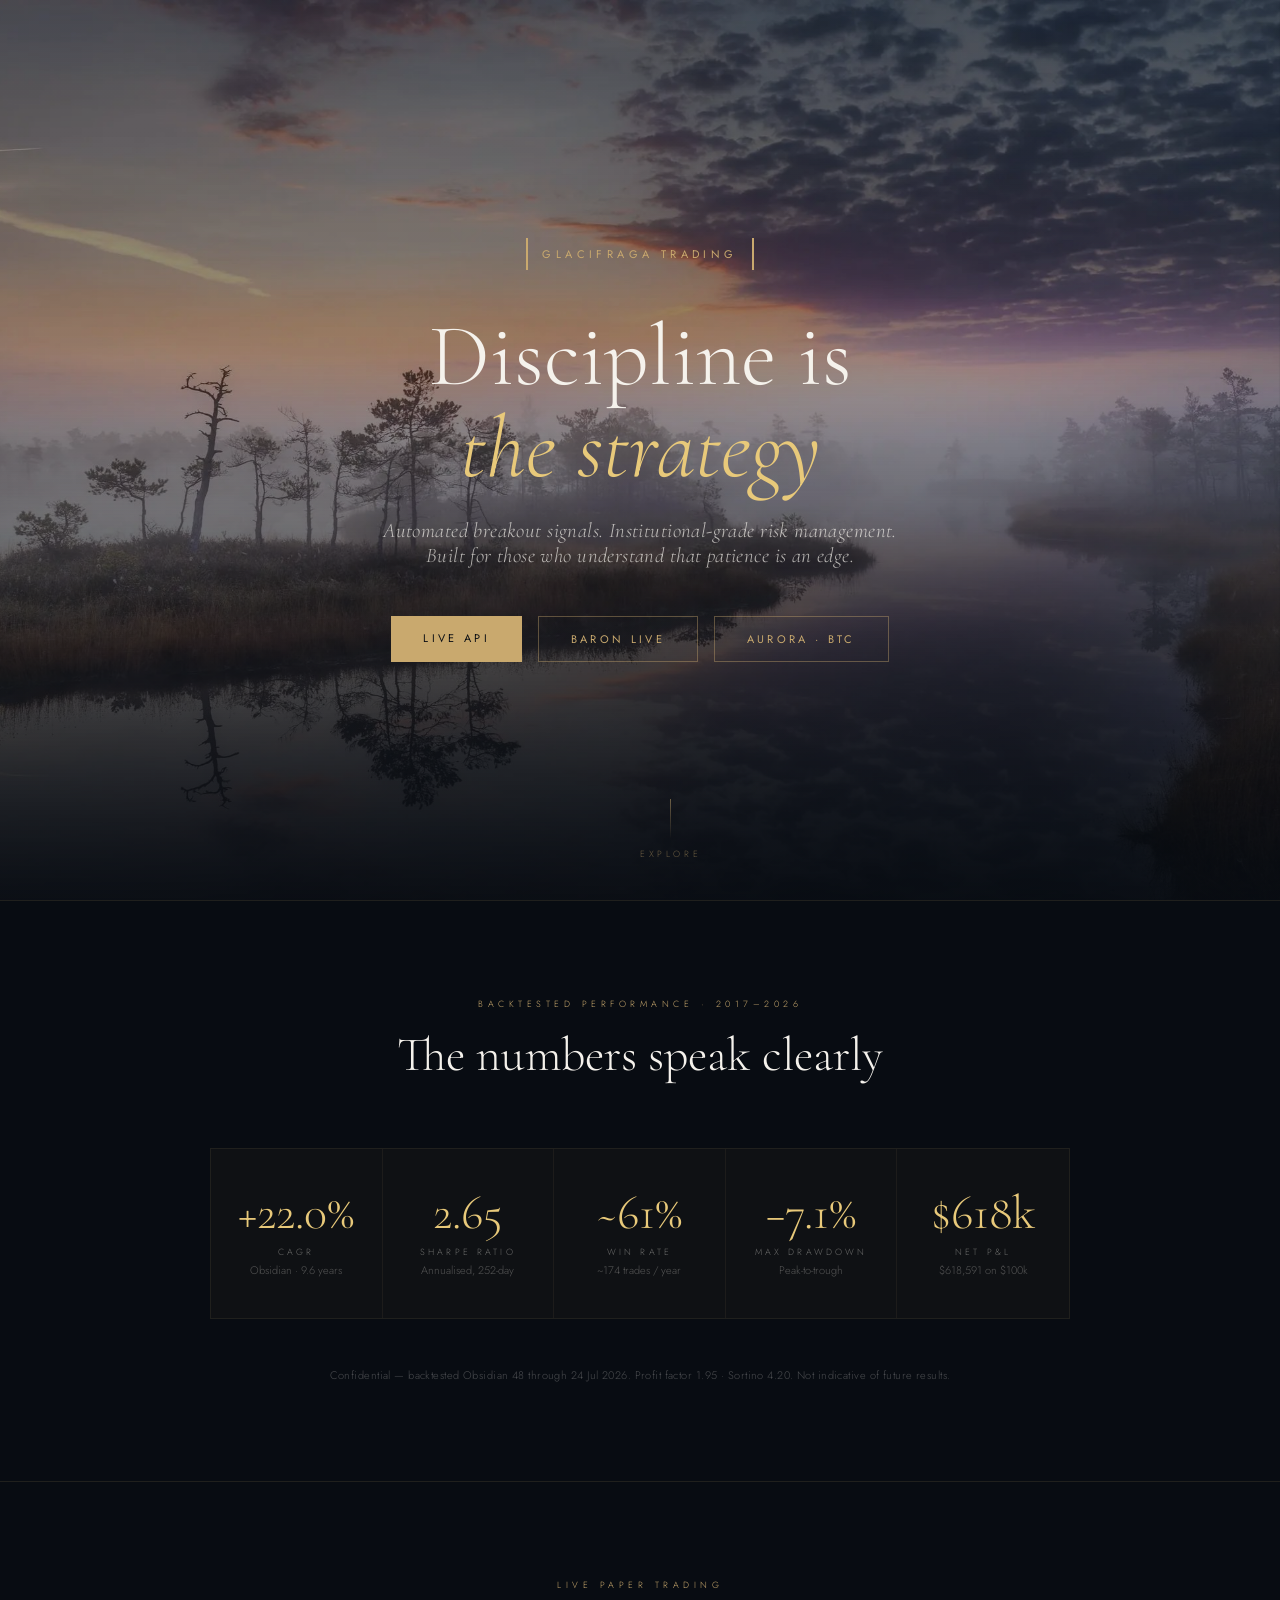
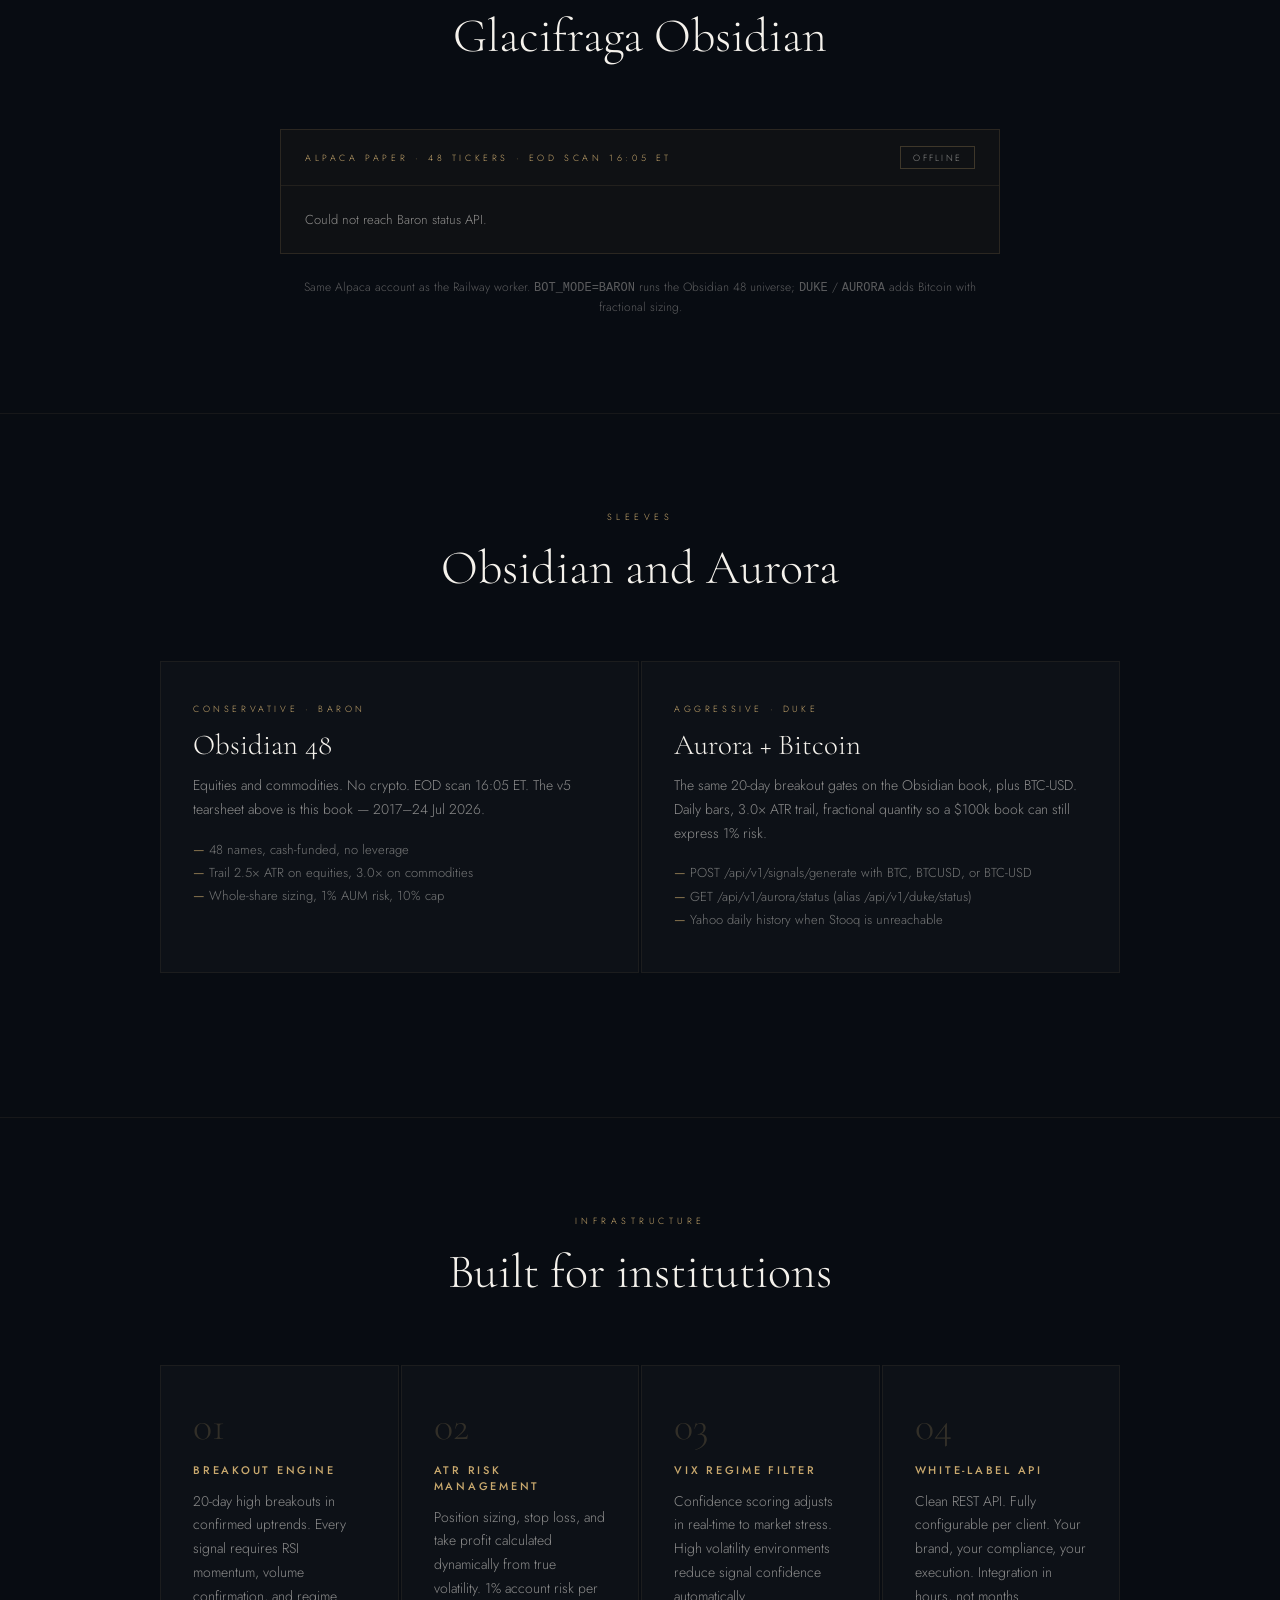
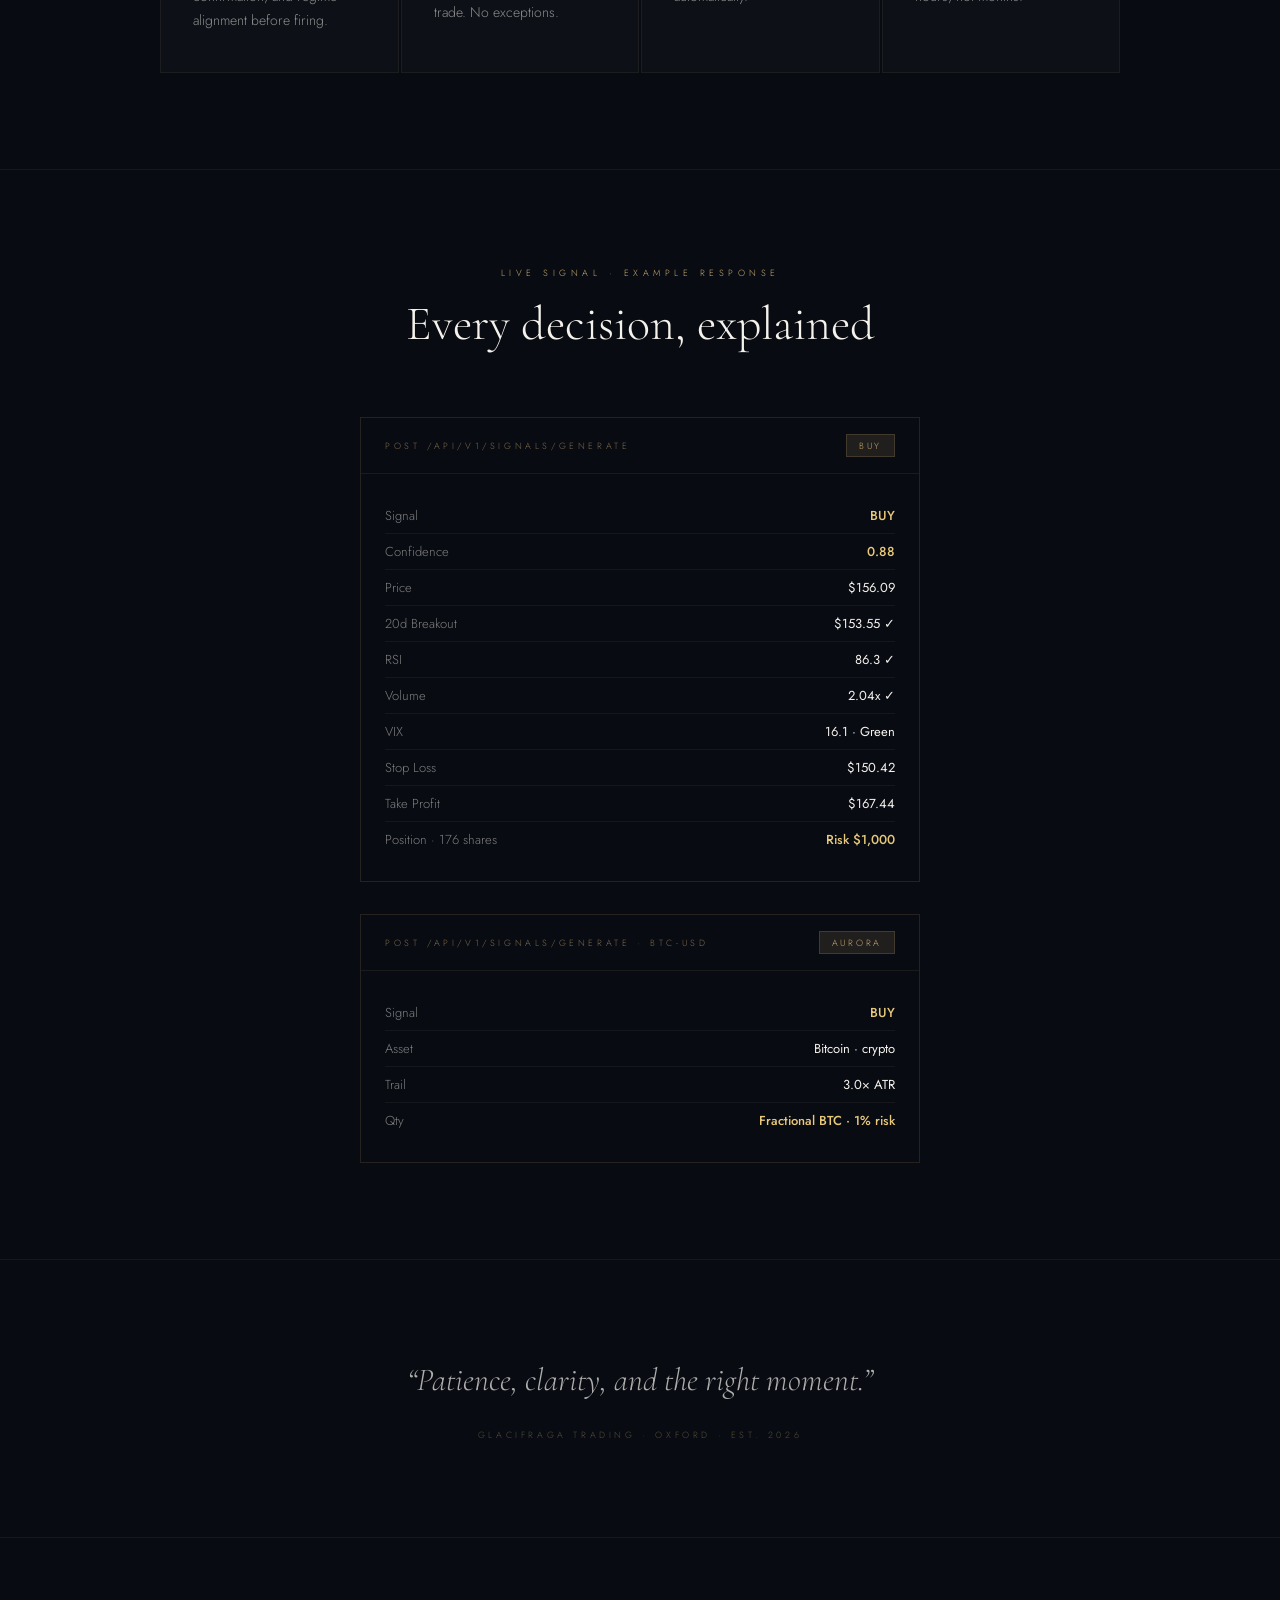
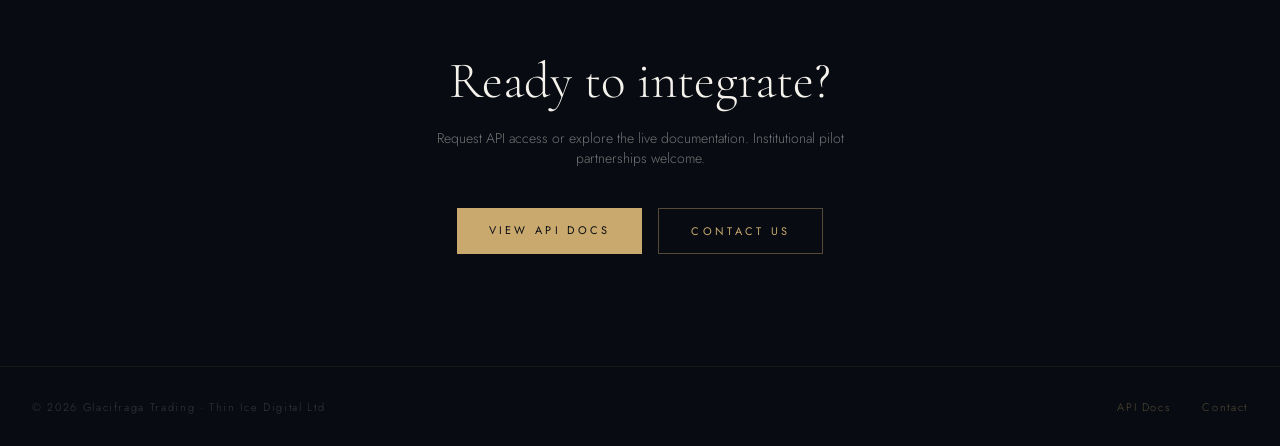
==== commit 96e510bd: "Add Aurora/Duke crypto sleeve with fractional BTC sizing Make Bitcoin a first-class Glacifraga path:" ====
--- a/glacifraga-trading/web/index.html
+++ b/glacifraga-trading/web/index.html
@@ -81,6 +81,13 @@
 .baron-pos-row{display:flex;justify-content:space-between;padding:8px 0;border-bottom:1px solid rgba(245,242,236,0.05)}
 .baron-pos-row:last-child{border-bottom:none}
 .baron-note{font-size:12px;color:rgba(245,242,236,0.35);margin-top:1rem;line-height:1.6}
+.sleeves-grid{display:grid;grid-template-columns:repeat(auto-fit,minmax(260px,1fr));gap:2px;max-width:960px;margin:0 auto 3rem}
+.sleeve-card{padding:2.5rem 2rem;background:rgba(245,242,236,0.02);border:1px solid rgba(201,169,110,0.08)}
+.sleeve-kicker{font-size:9px;letter-spacing:0.4em;text-transform:uppercase;color:var(--gold);margin-bottom:0.75rem}
+.sleeve-card h3{font-family:"Cormorant Garamond",serif;font-weight:300;font-size:1.8rem;margin-bottom:0.75rem}
+.sleeve-card p{font-size:14px;line-height:1.7;color:rgba(245,242,236,0.55);margin-bottom:1rem}
+.sleeve-card ul{list-style:none;font-size:13px;color:rgba(245,242,236,0.45);line-height:1.8}
+.sleeve-card li::before{content:"— ";color:var(--gold)}
 @keyframes fadeUp{from{opacity:0;transform:translateY(20px)}to{opacity:1;transform:translateY(0)}}
 @keyframes scrollPulse{0%,100%{opacity:0.5}50%{opacity:1}}
 </style>
@@ -100,6 +107,7 @@
     <div class="cta-row">
       <a href="/docs" class="btn-primary">Live API</a>
       <a href="#baron-live" class="btn-secondary">Baron Live</a>
+      <a href="#aurora" class="btn-secondary">Aurora · BTC</a>
     </div>
   </div>
   <div class="scroll-hint">
@@ -132,8 +140,35 @@
     <div class="baron-panel-body" id="baron-panel-body">Fetching live account data…</div>
   </div>
   <p class="baron-note" style="text-align:center;max-width:720px;margin:1.5rem auto 0">
-    Same Alpaca account as the Railway worker. BOT_MODE=BARON runs the Obsidian 48 universe; Duke adds BTC (Aurora).
+    Same Alpaca account as the Railway worker. <code>BOT_MODE=BARON</code> runs the Obsidian 48 universe; <code>DUKE</code> / <code>AURORA</code> adds Bitcoin with fractional sizing.
   </p>
+</section>
+
+<section class="features-section" id="aurora">
+  <p class="section-label">Sleeves</p>
+  <h2 class="section-title">Obsidian and Aurora</h2>
+  <div class="sleeves-grid">
+    <article class="sleeve-card">
+      <div class="sleeve-kicker">Conservative · BARON</div>
+      <h3>Obsidian 48</h3>
+      <p>Equities and commodities. No crypto. EOD scan 16:05 ET. The v5 tearsheet above is this book — 2017–24 Jul 2026.</p>
+      <ul>
+        <li>48 names, cash-funded, no leverage</li>
+        <li>Trail 2.5× ATR on equities, 3.0× on commodities</li>
+        <li>Whole-share sizing, 1% AUM risk, 10% cap</li>
+      </ul>
+    </article>
+    <article class="sleeve-card">
+      <div class="sleeve-kicker">Aggressive · DUKE</div>
+      <h3>Aurora + Bitcoin</h3>
+      <p>The same 20-day breakout gates on the Obsidian book, plus BTC-USD. Daily bars, 3.0× ATR trail, fractional quantity so a $100k book can still express 1% risk.</p>
+      <ul>
+        <li>POST /api/v1/signals/generate with BTC, BTCUSD, or BTC-USD</li>
+        <li>GET /api/v1/aurora/status (alias /api/v1/duke/status)</li>
+        <li>Yahoo daily history when Stooq is unreachable</li>
+      </ul>
+    </article>
+  </div>
 </section>
 
 <section class="features-section">
@@ -166,6 +201,18 @@
       <div class="signal-row"><span>Stop Loss</span><span>$150.42</span></div>
       <div class="signal-row"><span>Take Profit</span><span>$167.44</span></div>
       <div class="signal-row hl"><span>Position · 176 shares</span><span>Risk $1,000</span></div>
+    </div>
+  </div>
+  <div class="signal-demo" style="margin-top:2rem">
+    <div class="signal-header">
+      <span class="signal-header-left">POST /api/v1/signals/generate · BTC-USD</span>
+      <span class="signal-badge">AURORA</span>
+    </div>
+    <div class="signal-body">
+      <div class="signal-row hl"><span>Signal</span><span>BUY</span></div>
+      <div class="signal-row"><span>Asset</span><span>Bitcoin · crypto</span></div>
+      <div class="signal-row"><span>Trail</span><span>3.0× ATR</span></div>
+      <div class="signal-row hl"><span>Qty</span><span>Fractional BTC · 1% risk</span></div>
     </div>
   </div>
 </section>
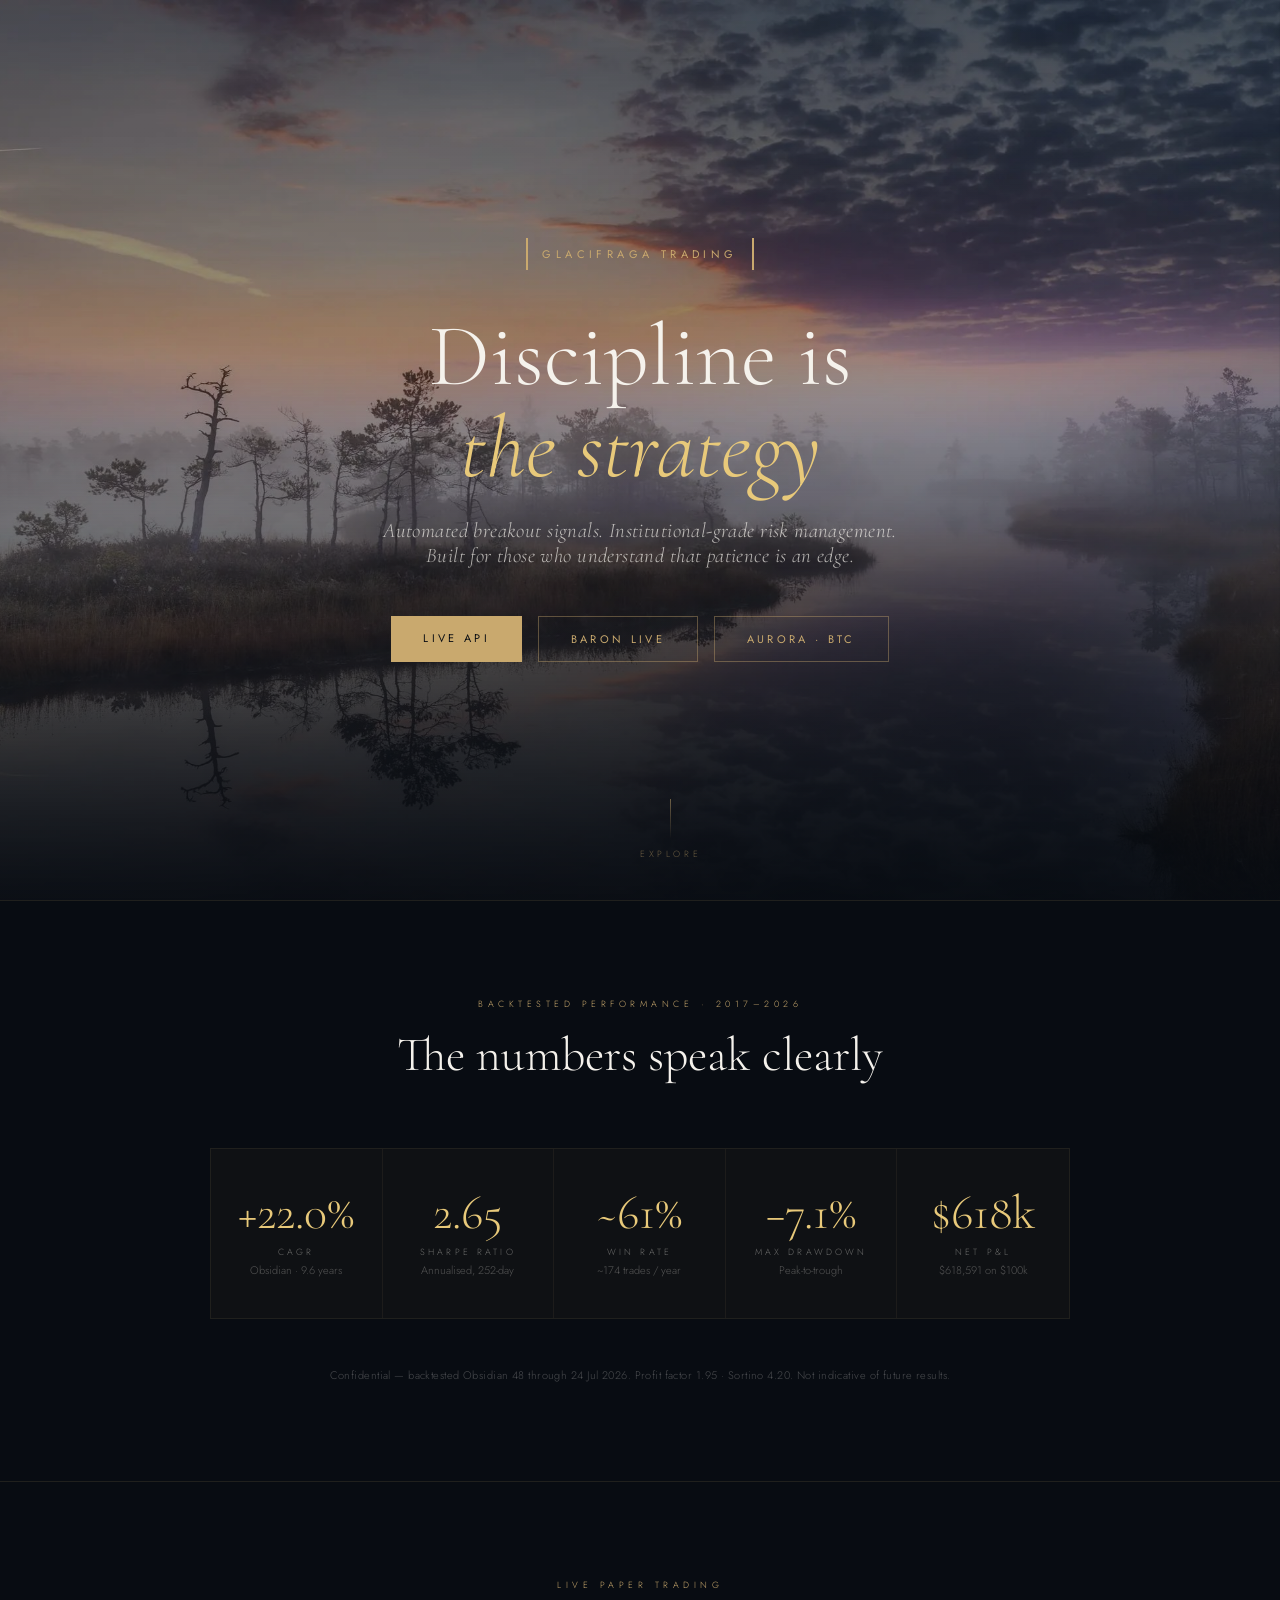
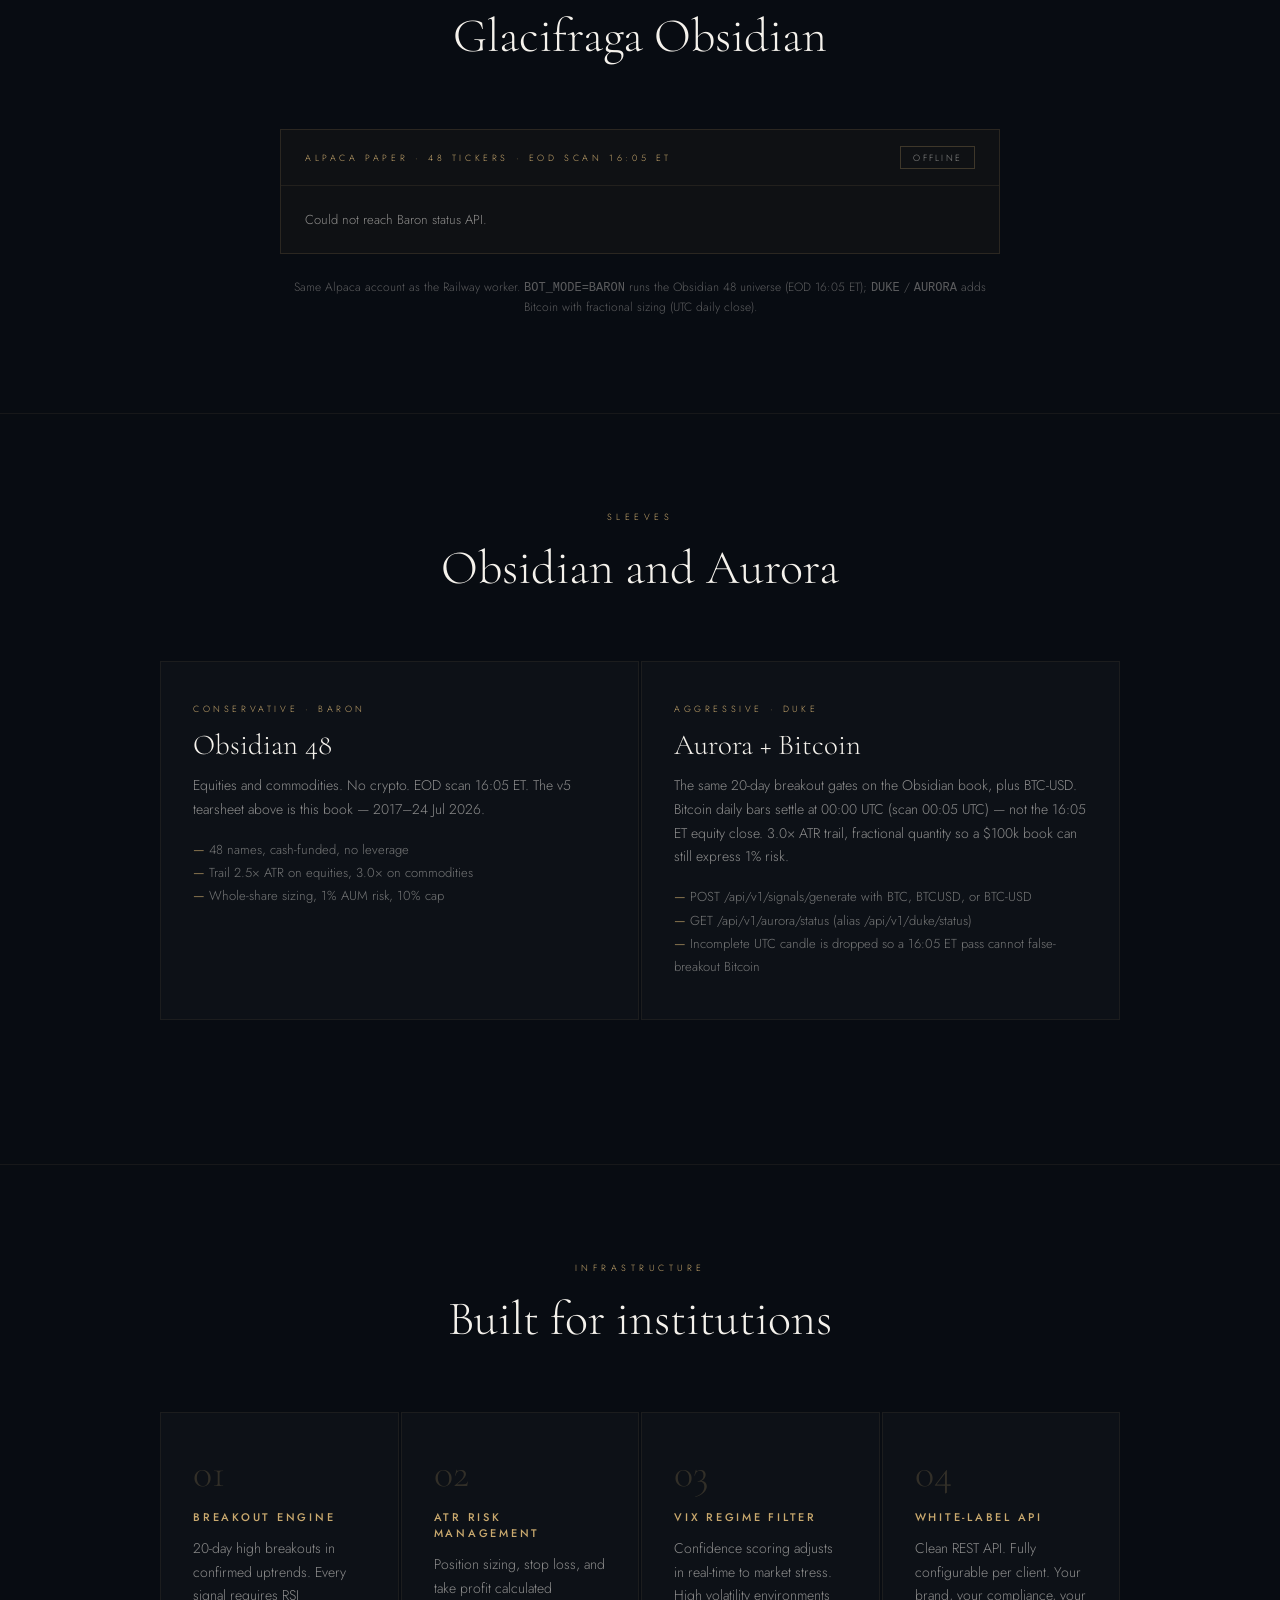
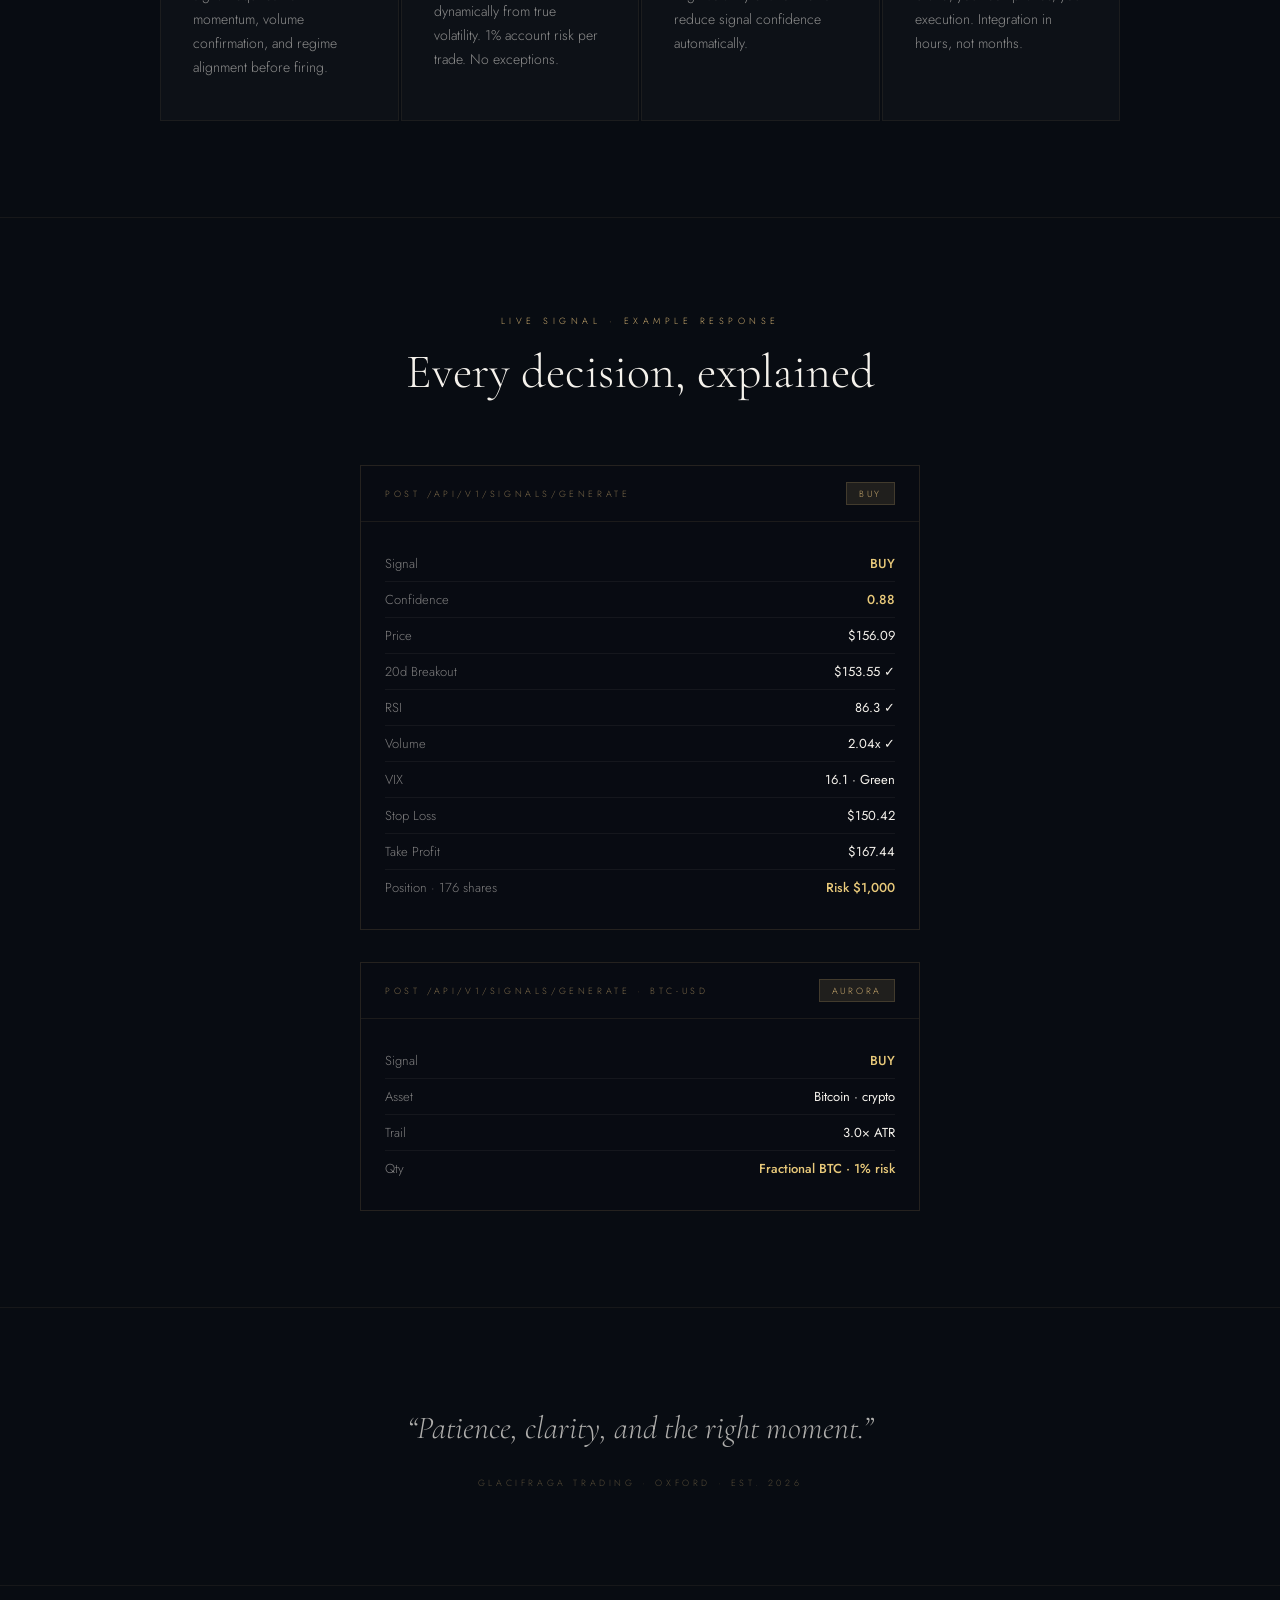
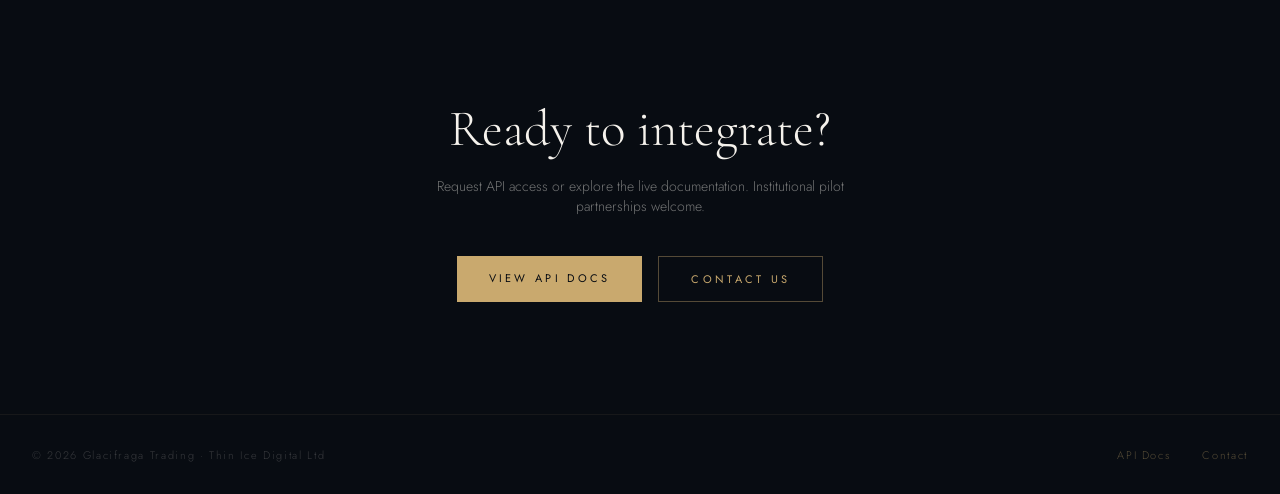
==== commit b985f193: "Settle Bitcoin daily bars on the UTC close for Aurora A 16:05 ET equity scan was treating the in-pro" ====
--- a/glacifraga-trading/web/index.html
+++ b/glacifraga-trading/web/index.html
@@ -140,7 +140,7 @@
     <div class="baron-panel-body" id="baron-panel-body">Fetching live account data…</div>
   </div>
   <p class="baron-note" style="text-align:center;max-width:720px;margin:1.5rem auto 0">
-    Same Alpaca account as the Railway worker. <code>BOT_MODE=BARON</code> runs the Obsidian 48 universe; <code>DUKE</code> / <code>AURORA</code> adds Bitcoin with fractional sizing.
+    Same Alpaca account as the Railway worker. <code>BOT_MODE=BARON</code> runs the Obsidian 48 universe (EOD 16:05 ET); <code>DUKE</code> / <code>AURORA</code> adds Bitcoin with fractional sizing (UTC daily close).
   </p>
 </section>
 
@@ -161,11 +161,11 @@
     <article class="sleeve-card">
       <div class="sleeve-kicker">Aggressive · DUKE</div>
       <h3>Aurora + Bitcoin</h3>
-      <p>The same 20-day breakout gates on the Obsidian book, plus BTC-USD. Daily bars, 3.0× ATR trail, fractional quantity so a $100k book can still express 1% risk.</p>
+      <p>The same 20-day breakout gates on the Obsidian book, plus BTC-USD. Bitcoin daily bars settle at 00:00 UTC (scan 00:05 UTC) — not the 16:05 ET equity close. 3.0× ATR trail, fractional quantity so a $100k book can still express 1% risk.</p>
       <ul>
         <li>POST /api/v1/signals/generate with BTC, BTCUSD, or BTC-USD</li>
         <li>GET /api/v1/aurora/status (alias /api/v1/duke/status)</li>
-        <li>Yahoo daily history when Stooq is unreachable</li>
+        <li>Incomplete UTC candle is dropped so a 16:05 ET pass cannot false-breakout Bitcoin</li>
       </ul>
     </article>
   </div>
@@ -267,8 +267,10 @@
         html += "<div class='baron-positions'>";
         d.positions.forEach((p) => {
           const pl = (p.unrealized_pl >= 0 ? "+" : "") + money(p.unrealized_pl);
+          const whole = Number.isInteger(Number(p.qty));
+          const qtyLabel = whole ? (p.qty + " sh") : String(p.qty);
           html +=
-            "<div class='baron-pos-row'><span>" + p.symbol + " · " + p.qty + " sh</span><span>" + pl + "</span></div>";
+            "<div class='baron-pos-row'><span>" + p.symbol + " · " + qtyLabel + "</span><span>" + pl + "</span></div>";
         });
         html += "</div>";
       } else {
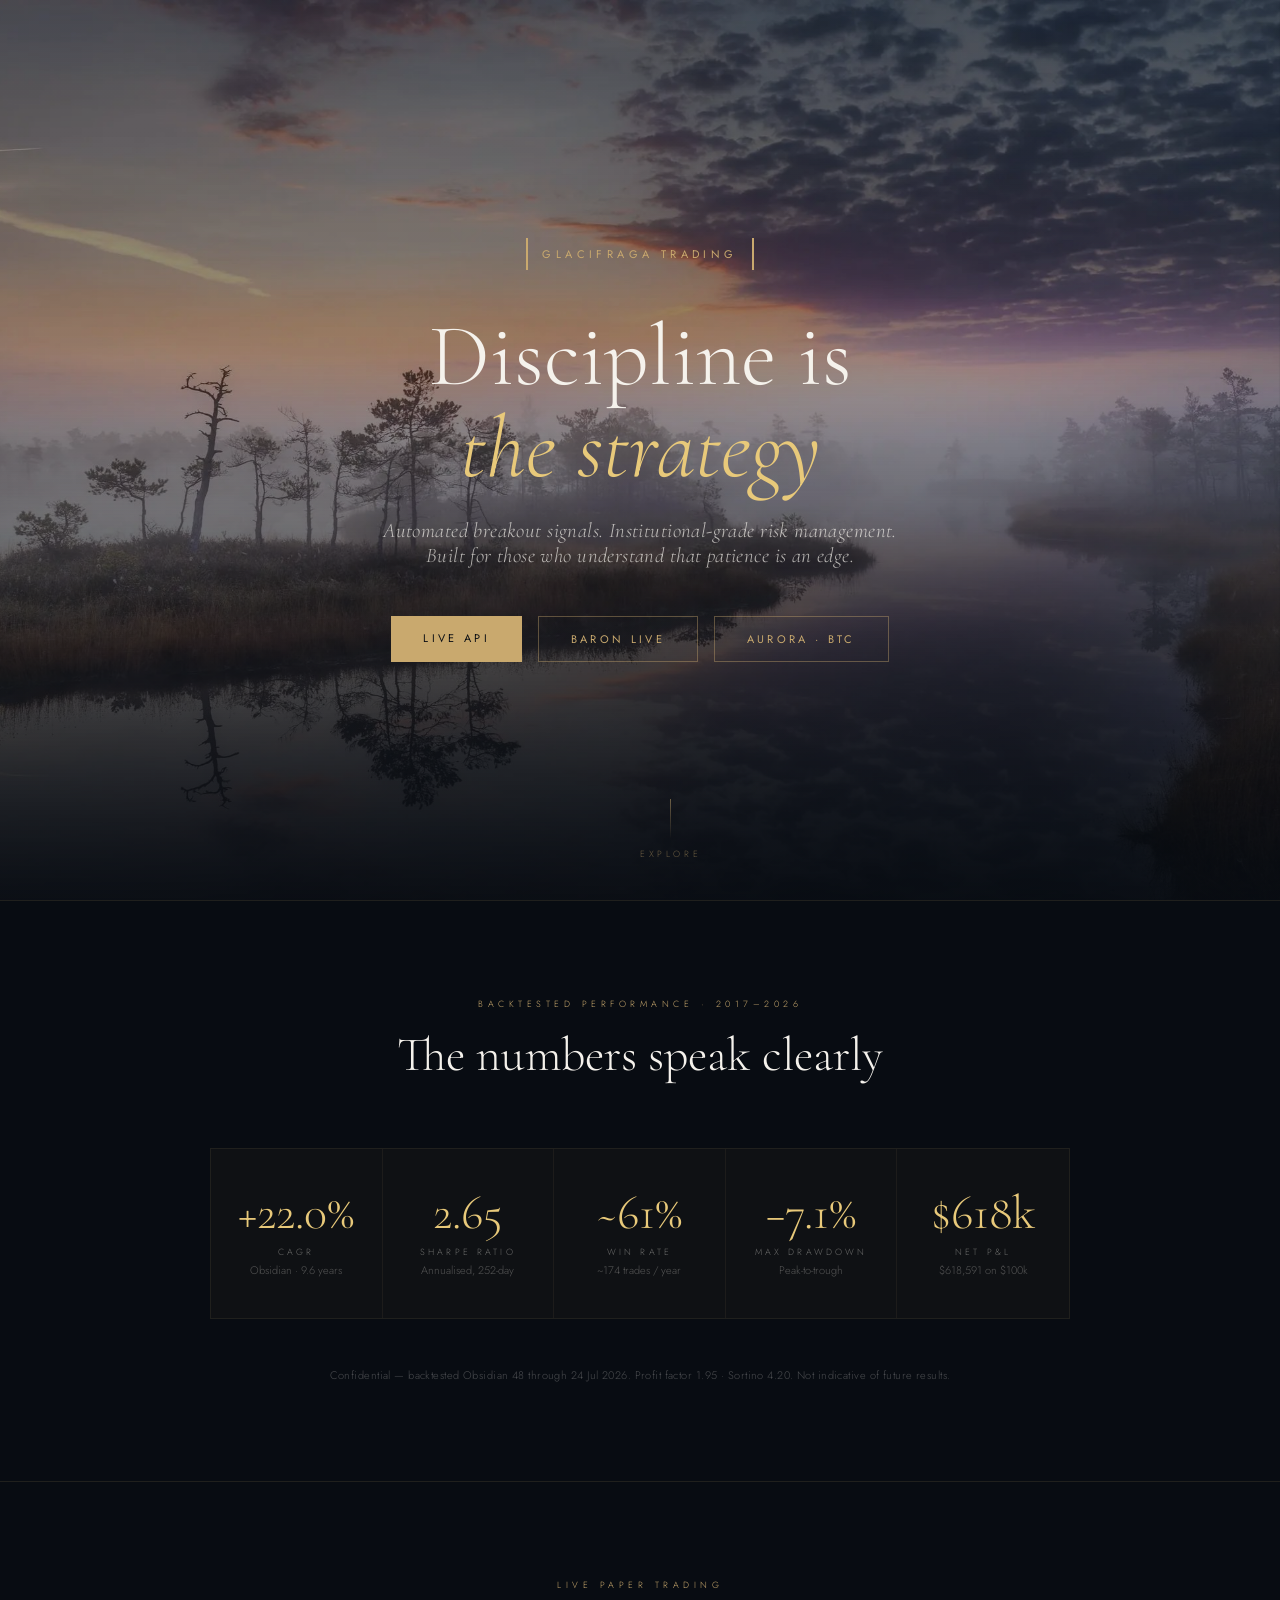
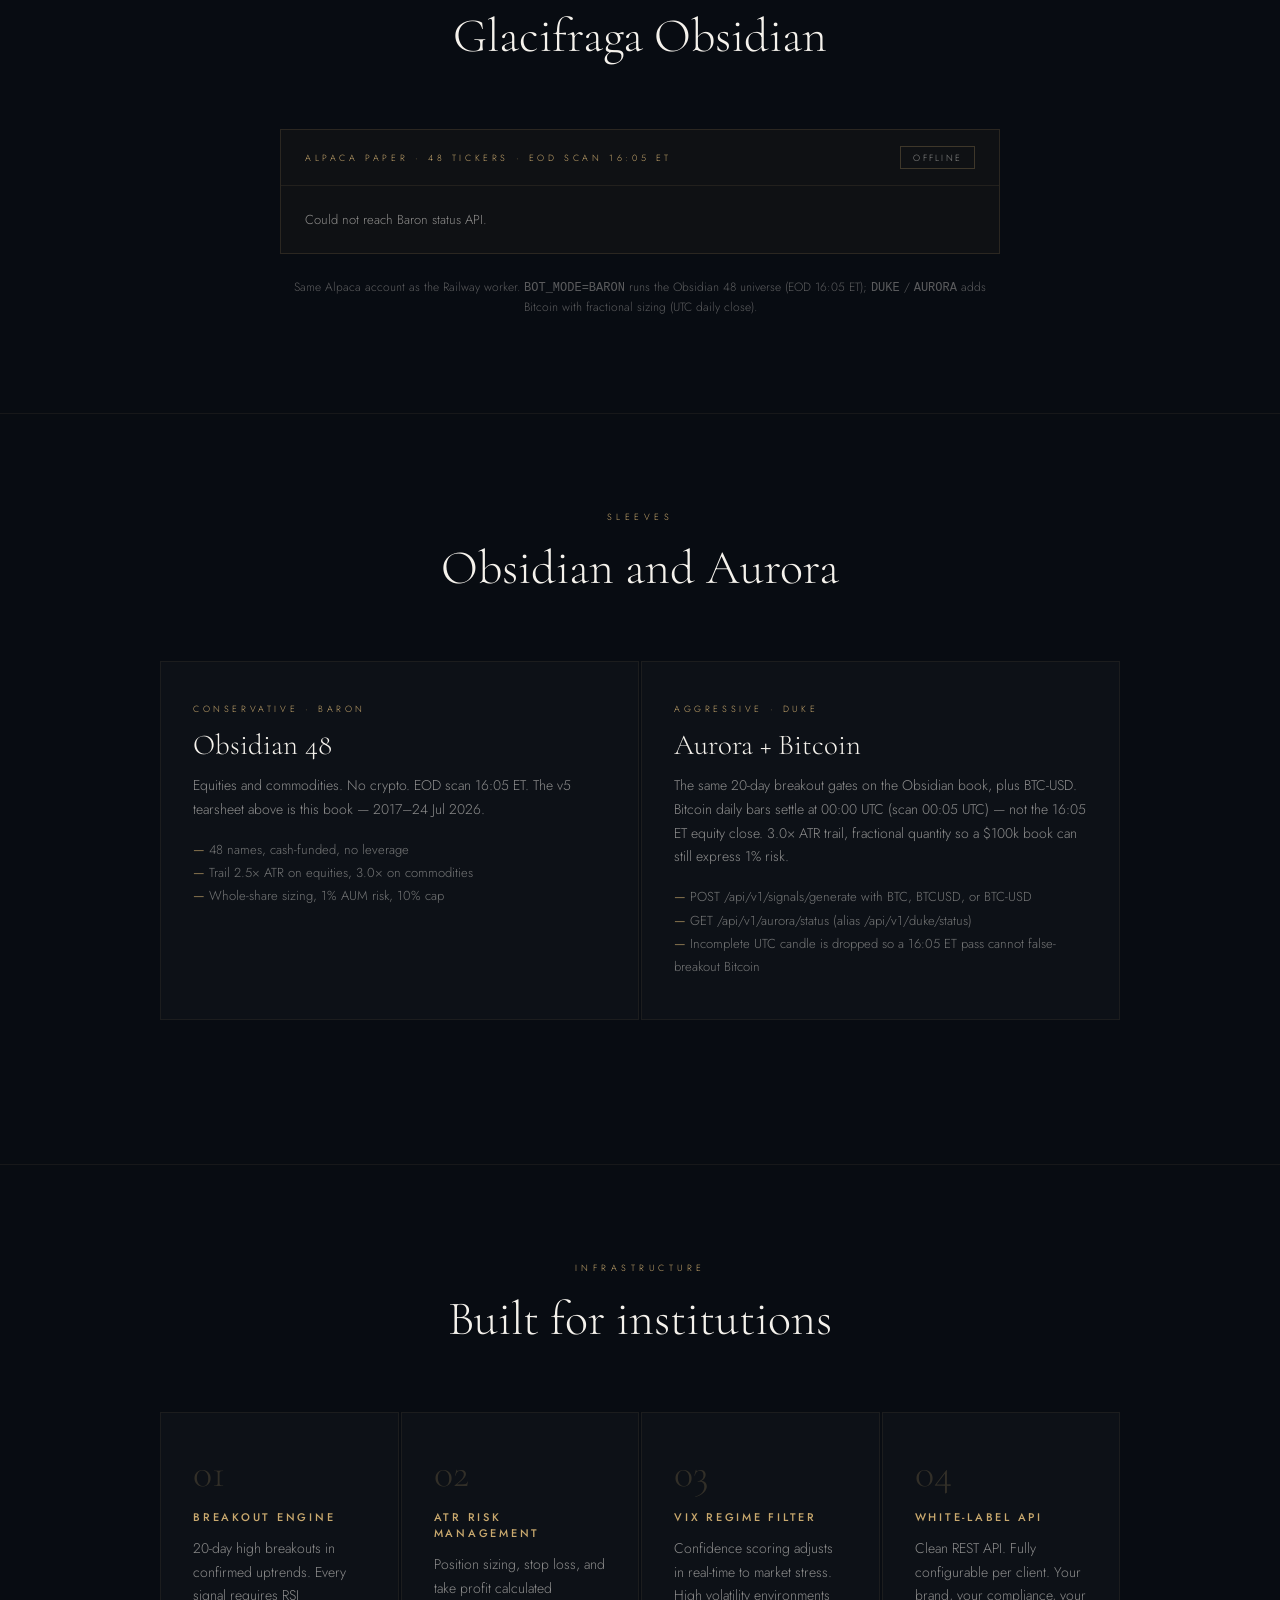
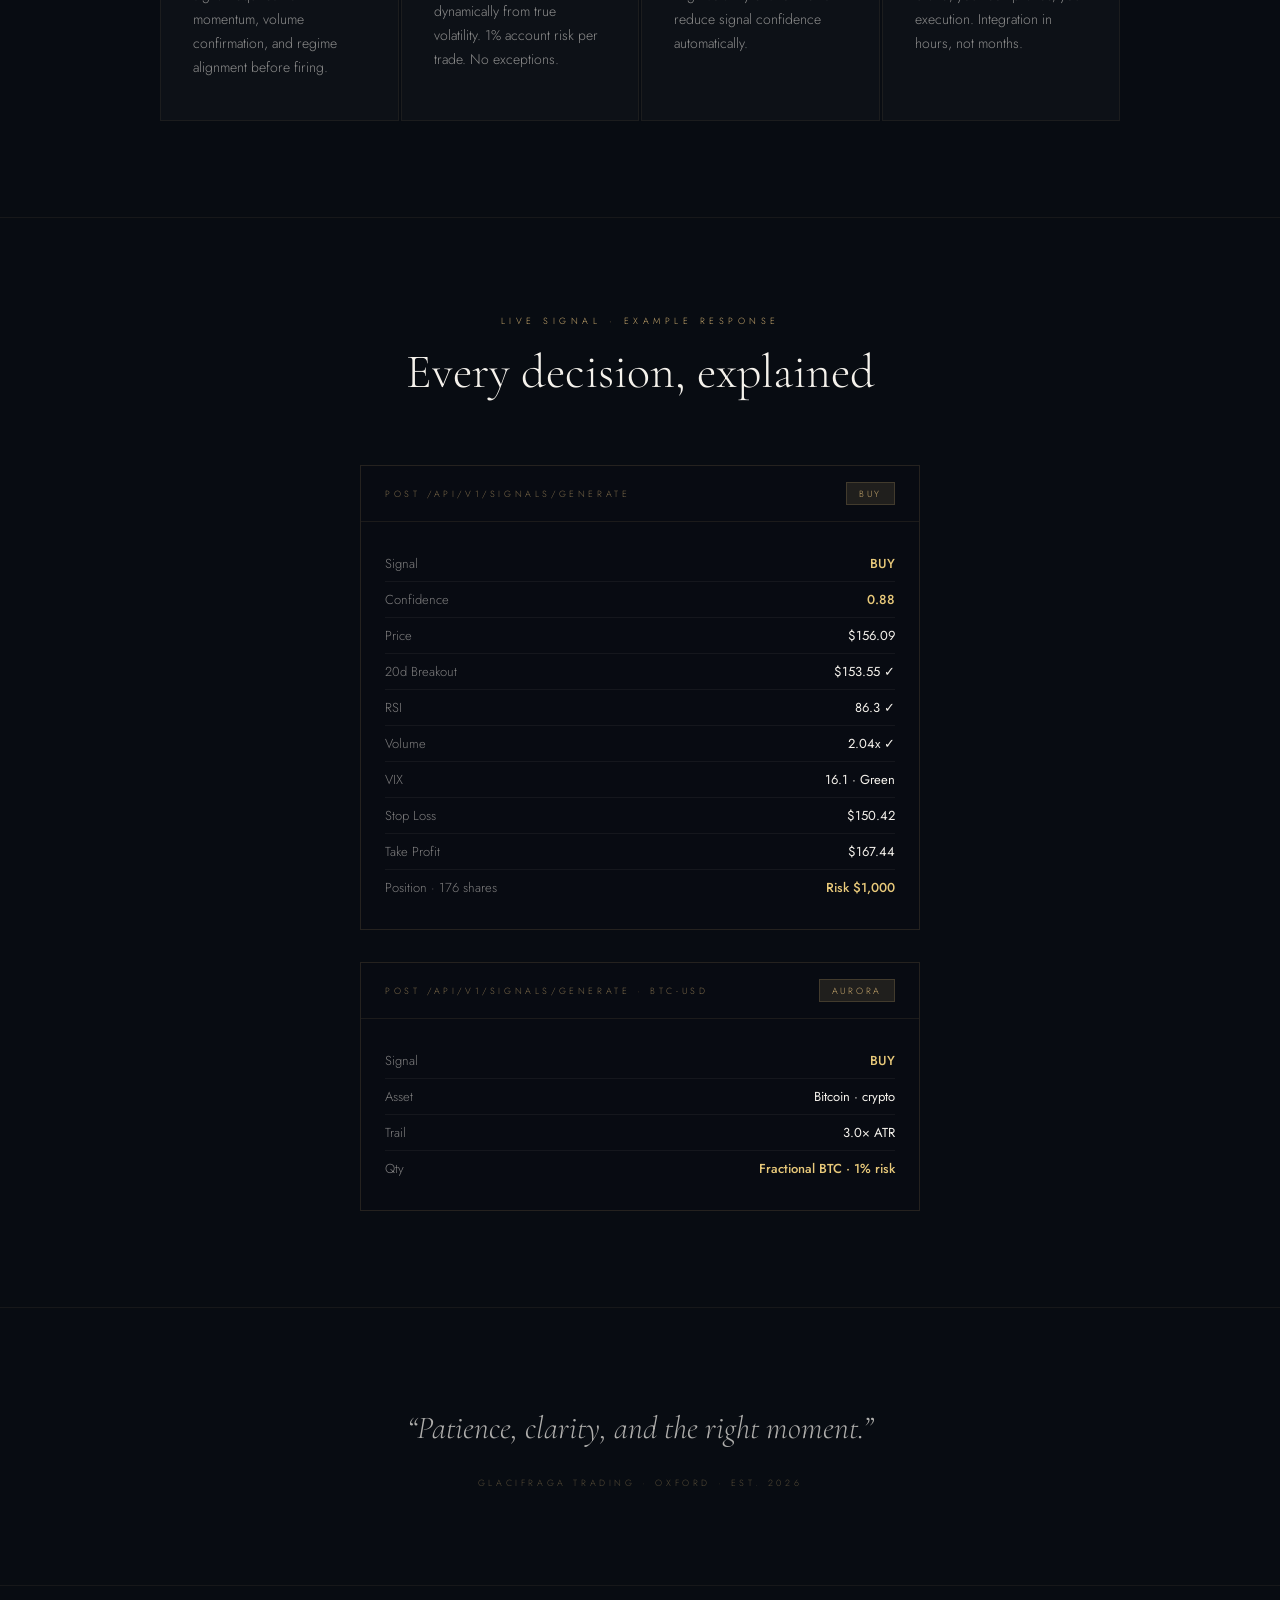
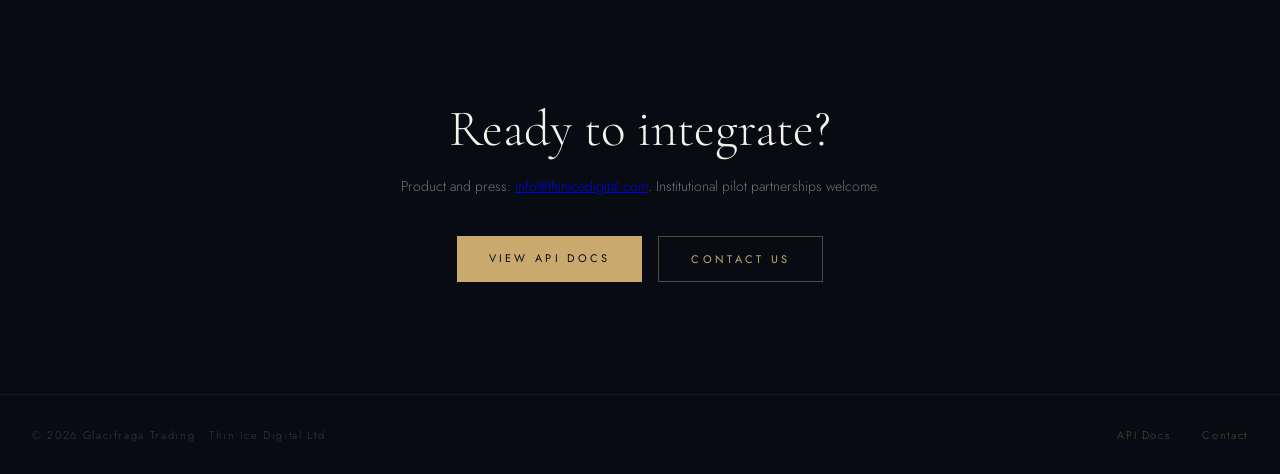
==== commit a00d7cbf: "Point Glacifraga contact to info@thinicedigital.com and disable homepage cache Live HTML already use" ====
--- a/glacifraga-trading/web/index.html
+++ b/glacifraga-trading/web/index.html
@@ -224,10 +224,10 @@
 
 <section class="cta-section">
   <h2>Ready to integrate?</h2>
-  <p>Request API access or explore the live documentation. Institutional pilot partnerships welcome.</p>
+  <p>Product and press: <a href="mailto:info@thinicedigital.com">info@thinicedigital.com</a>. Institutional pilot partnerships welcome.</p>
   <div class="cta-row">
     <a href="/docs" class="btn-primary">View API Docs</a>
-    <a href="mailto:contact@glacifraga.com" class="btn-secondary">Contact Us</a>
+    <a href="mailto:info@thinicedigital.com" class="btn-secondary">Contact Us</a>
   </div>
 </section>
 
@@ -235,7 +235,7 @@
   <span>&copy; 2026 Glacifraga Trading &middot; Thin Ice Digital Ltd</span>
   <div style="display:flex;gap:2rem">
     <a href="/docs">API Docs</a>
-    <a href="mailto:contact@glacifraga.com">Contact</a>
+    <a href="mailto:info@thinicedigital.com">Contact</a>
   </div>
 </footer>
 <script>
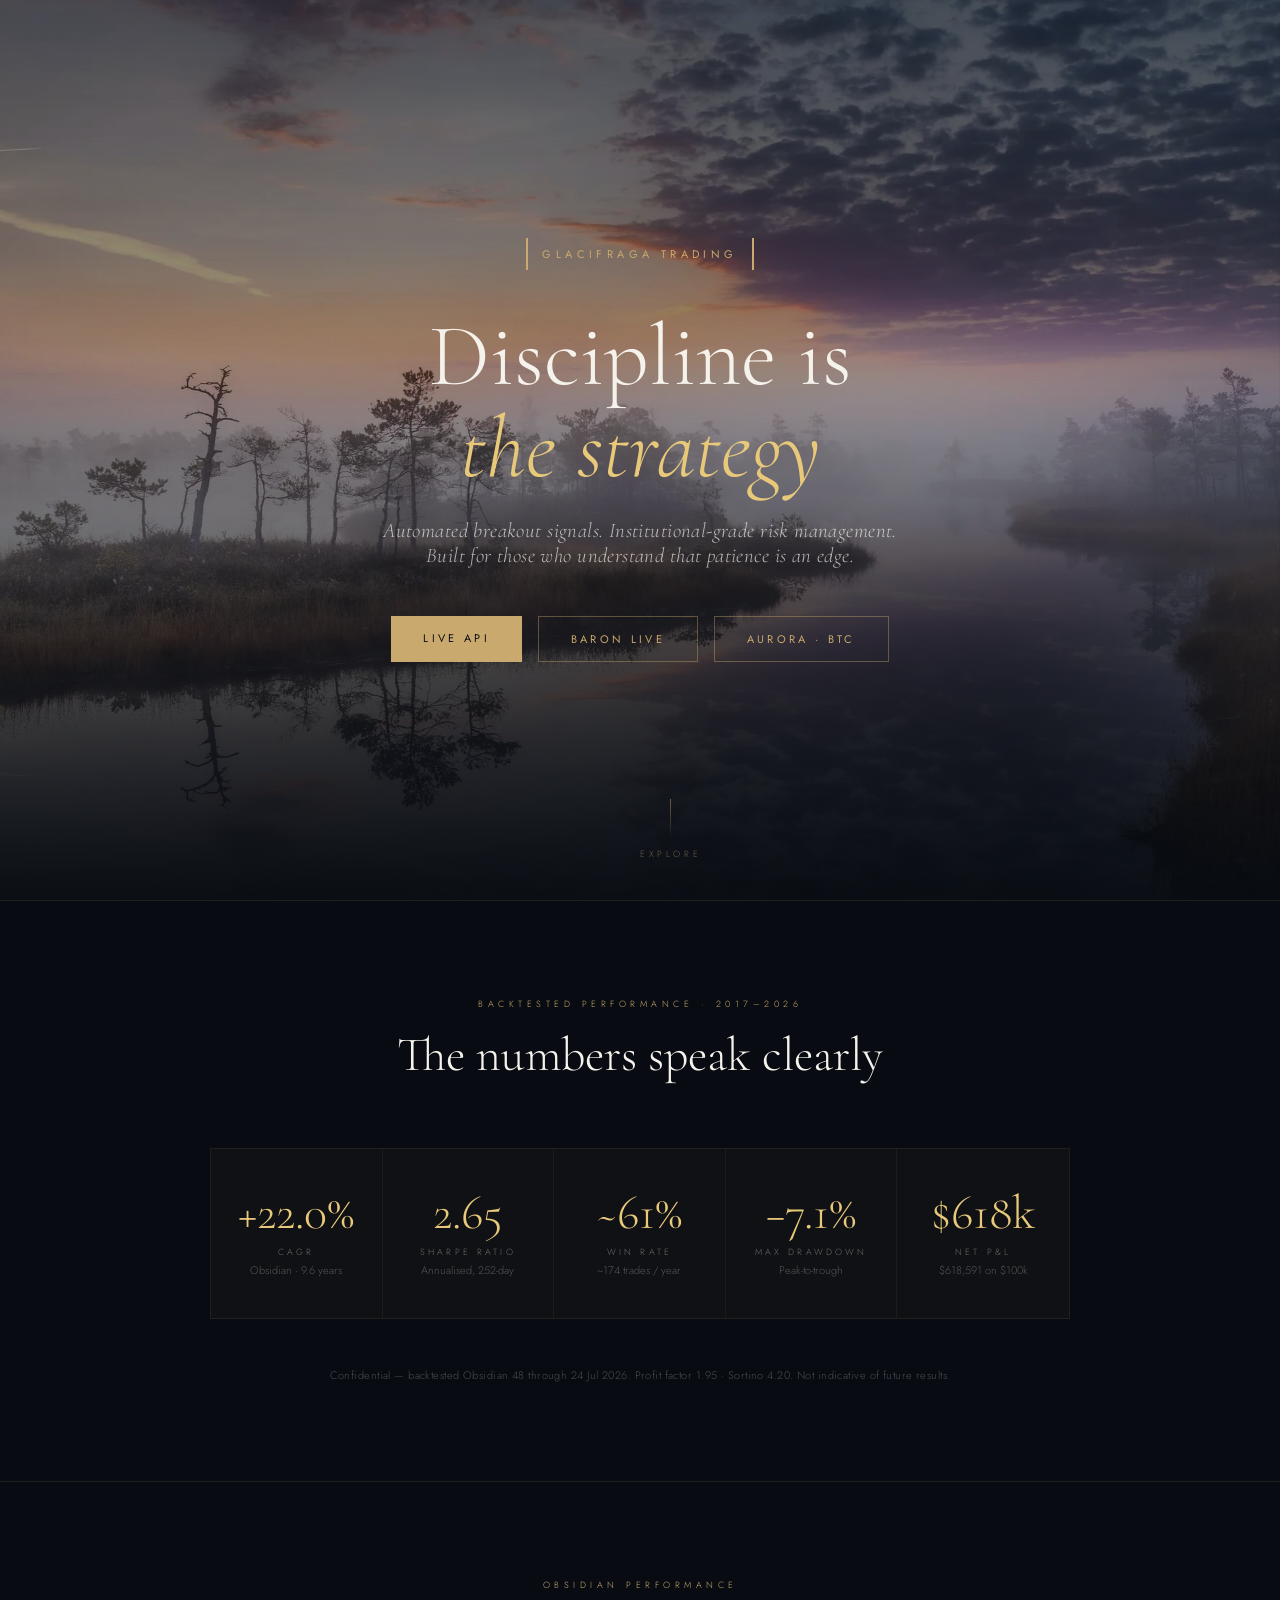
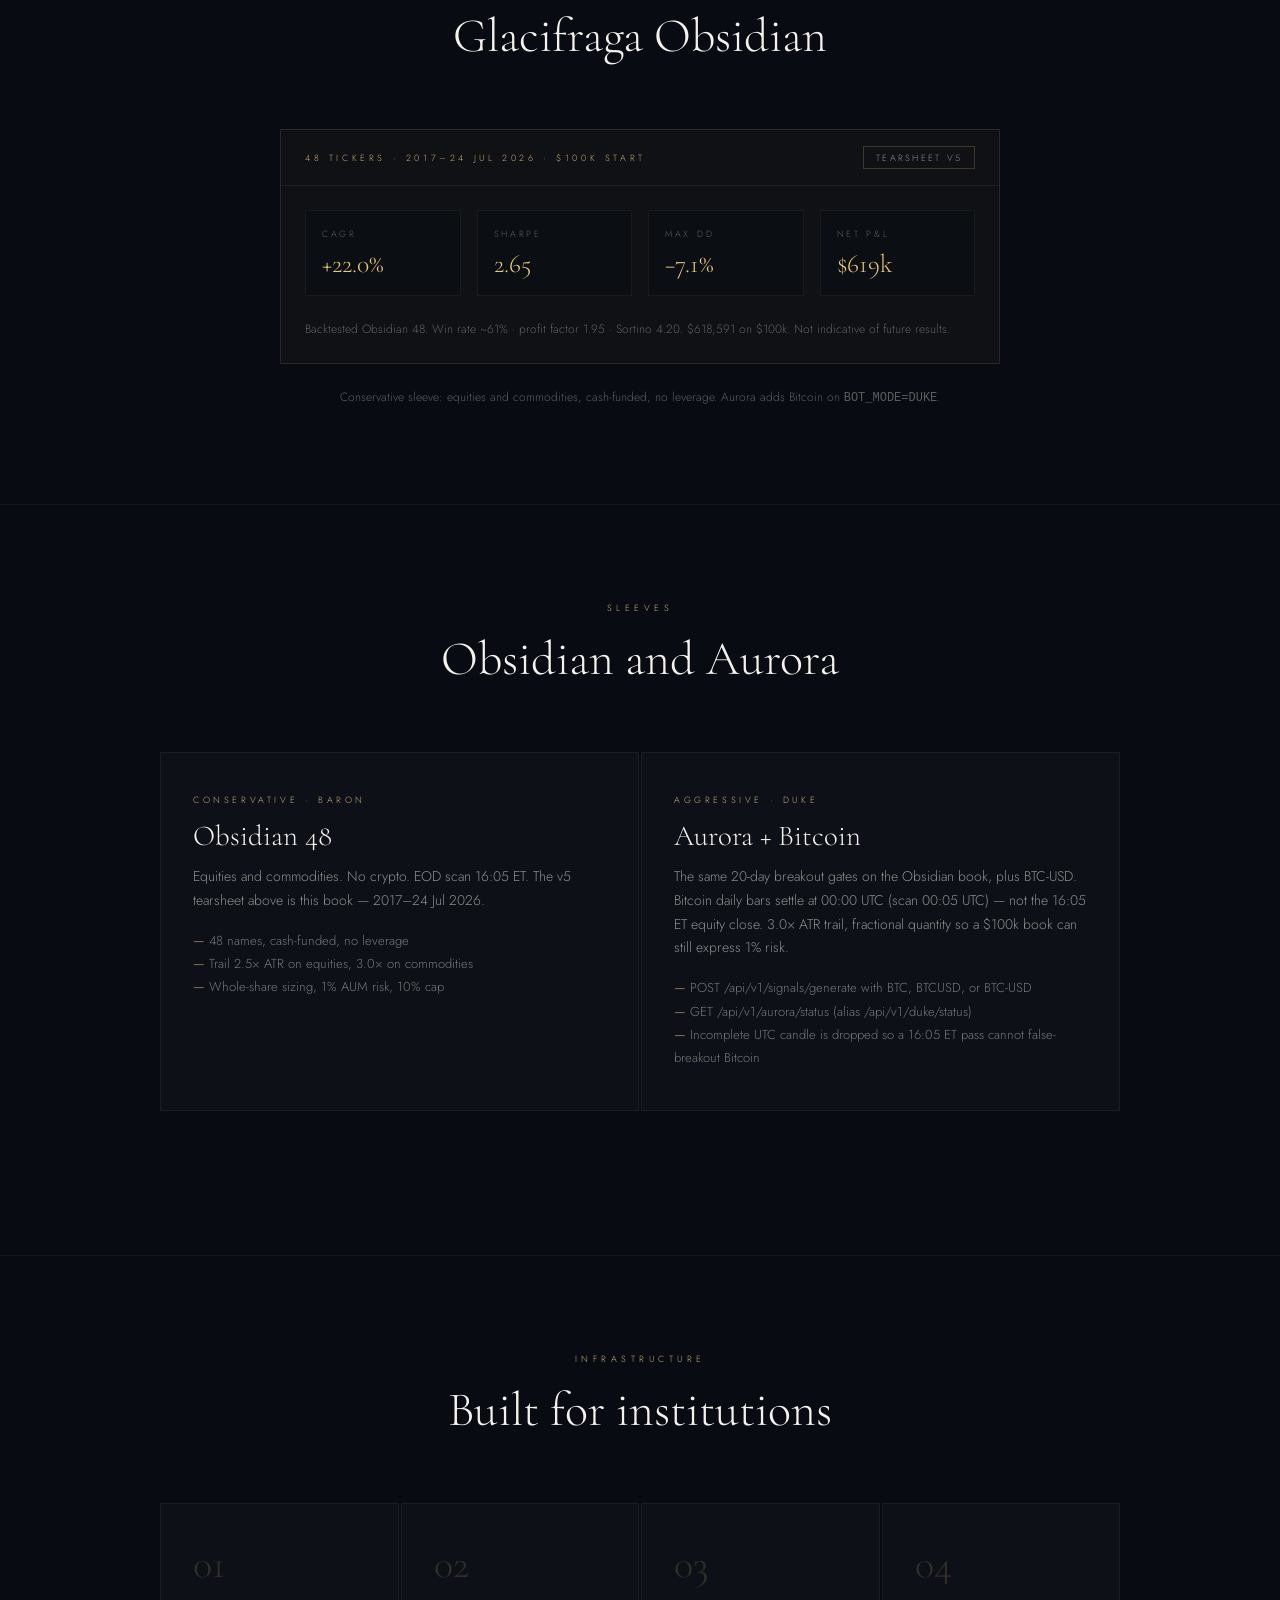
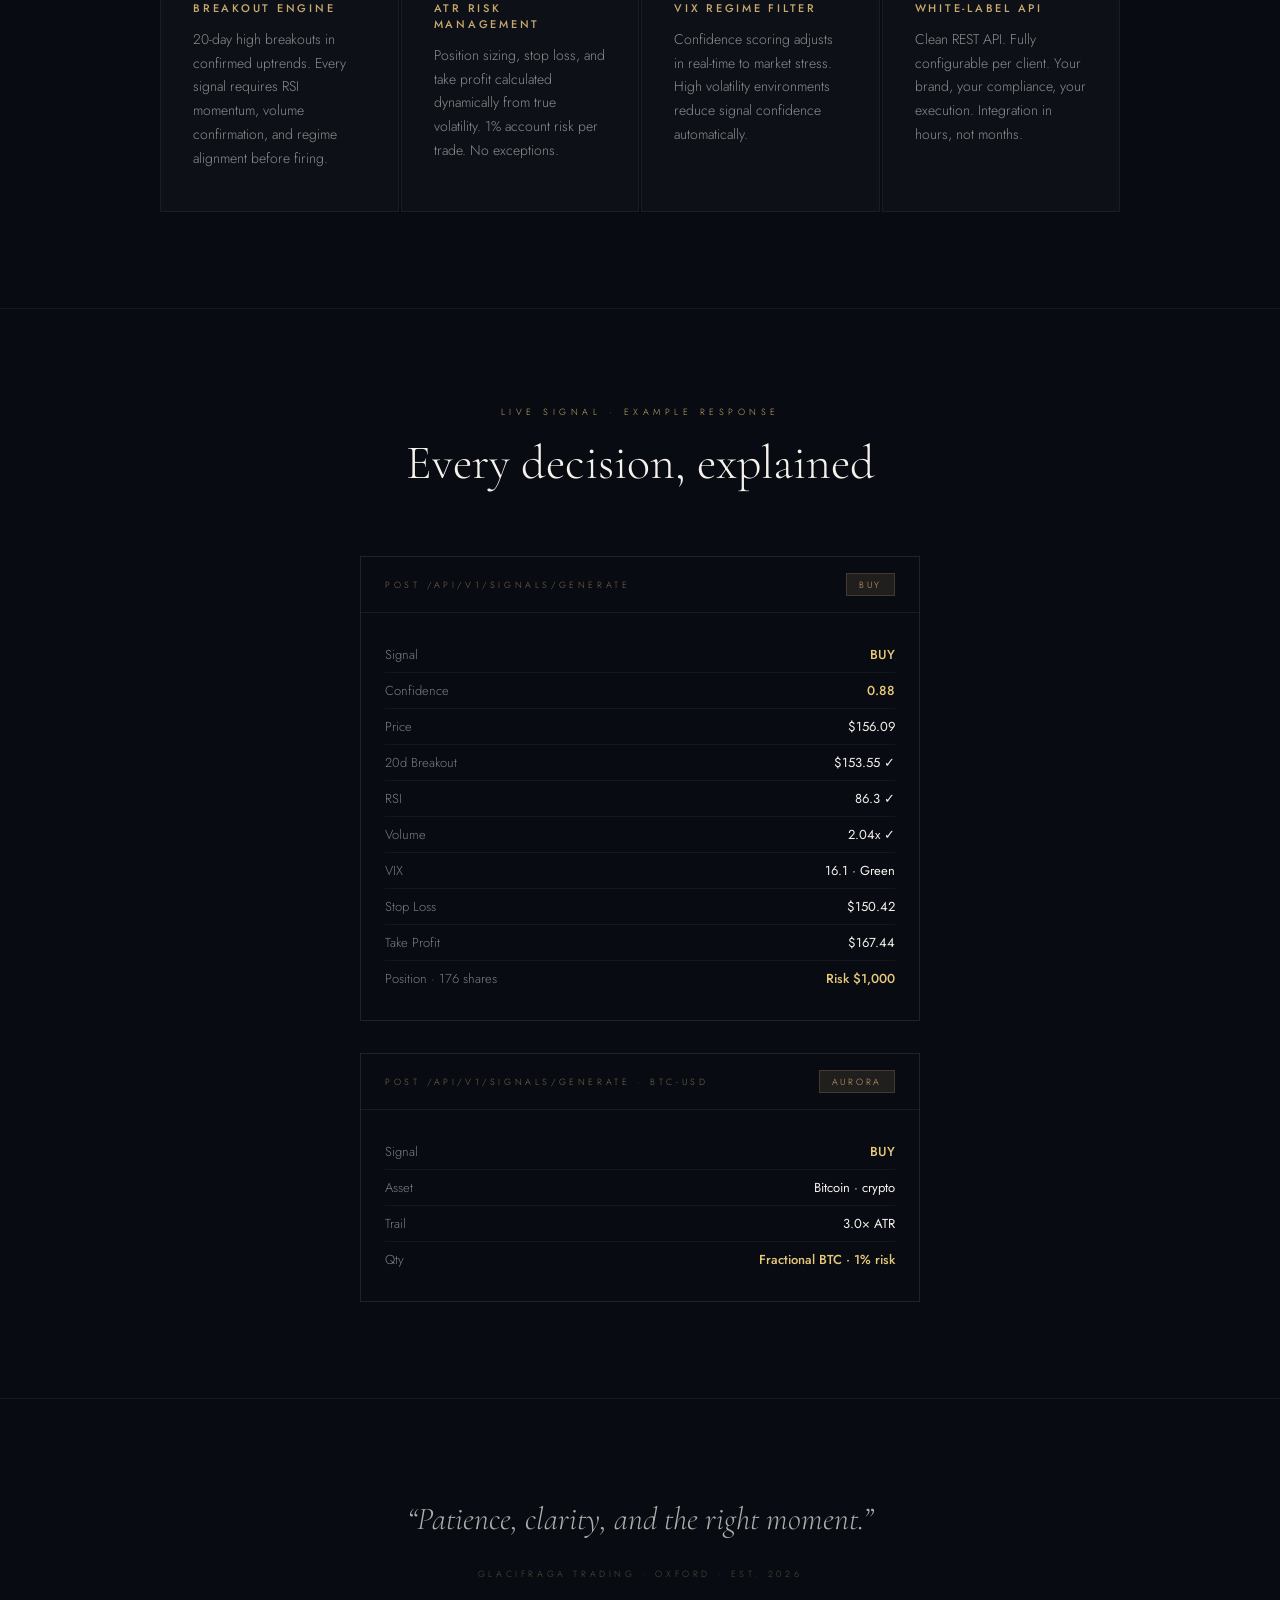
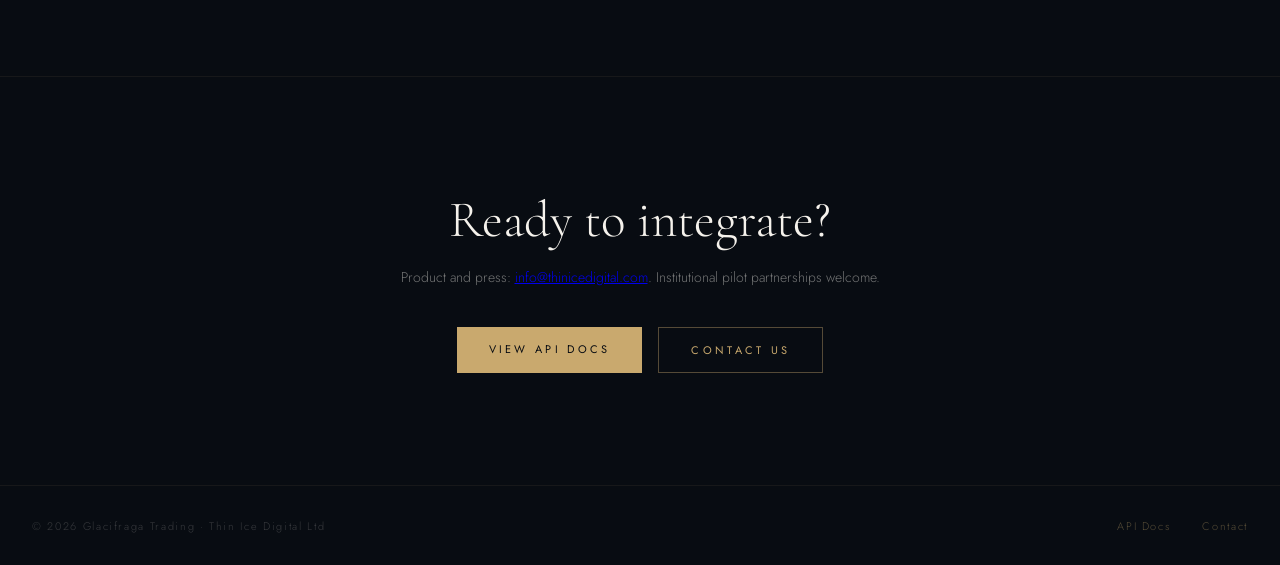
==== commit 9ffe29ca: "Show Obsidian v5 performance in the Baron panel instead of Railway ops copy Unlinked Alpaca was rend" ====
--- a/glacifraga-trading/web/index.html
+++ b/glacifraga-trading/web/index.html
@@ -130,17 +130,25 @@
 </section>
 
 <section class="baron-live-section" id="baron-live">
-  <p class="section-label">Live Paper Trading</p>
+  <p class="section-label">Obsidian performance</p>
   <h2 class="section-title">Glacifraga Obsidian</h2>
   <div class="baron-panel">
     <div class="baron-panel-header">
-      <span class="baron-panel-title">Alpaca paper · 48 tickers · EOD scan 16:05 ET</span>
-      <span class="baron-status-pill" id="baron-status-pill">Loading…</span>
-    </div>
-    <div class="baron-panel-body" id="baron-panel-body">Fetching live account data…</div>
+      <span class="baron-panel-title">48 tickers · 2017–24 Jul 2026 · $100k start</span>
+      <span class="baron-status-pill" id="baron-status-pill">Tearsheet v5</span>
+    </div>
+    <div class="baron-panel-body" id="baron-panel-body">
+      <div class="baron-grid">
+        <div class="baron-metric"><div class="baron-metric-label">CAGR</div><div class="baron-metric-value">+22.0%</div></div>
+        <div class="baron-metric"><div class="baron-metric-label">Sharpe</div><div class="baron-metric-value">2.65</div></div>
+        <div class="baron-metric"><div class="baron-metric-label">Max DD</div><div class="baron-metric-value">−7.1%</div></div>
+        <div class="baron-metric"><div class="baron-metric-label">Net P&amp;L</div><div class="baron-metric-value">$619k</div></div>
+      </div>
+      <p class="baron-note">Backtested Obsidian 48. Win rate ~61% · profit factor 1.95 · Sortino 4.20. $618,591 on $100k. Not indicative of future results.</p>
+    </div>
   </div>
   <p class="baron-note" style="text-align:center;max-width:720px;margin:1.5rem auto 0">
-    Same Alpaca account as the Railway worker. <code>BOT_MODE=BARON</code> runs the Obsidian 48 universe (EOD 16:05 ET); <code>DUKE</code> / <code>AURORA</code> adds Bitcoin with fractional sizing (UTC daily close).
+    Conservative sleeve: equities and commodities, cash-funded, no leverage. Aurora adds Bitcoin on <code>BOT_MODE=DUKE</code>.
   </p>
 </section>
 
@@ -248,10 +256,6 @@
     .then((r) => r.json())
     .then((d) => {
       if (!d.linked) {
-        pill.textContent = "Worker separate";
-        body.innerHTML =
-          "<p>Baron runs on Railway (<code>baron-worker</code>). Add Alpaca keys on the <strong>web</strong> service to mirror live positions here.</p>" +
-          (d.message ? "<p class='baron-note'>" + d.message + "</p>" : "");
         return;
       }
       pill.textContent = "Live · Paper";
@@ -276,13 +280,10 @@
       } else {
         html += "<p>No open positions right now.</p>";
       }
-      html += "<p class='baron-note'>Updated " + new Date(d.as_of_et).toLocaleString("en-US", { timeZone: "America/New_York" }) + " ET</p>";
+      html += "<p class='baron-note'>Alpaca paper · updated " + new Date(d.as_of_et).toLocaleString("en-US", { timeZone: "America/New_York" }) + " ET</p>";
       body.innerHTML = html;
     })
-    .catch(() => {
-      pill.textContent = "Offline";
-      body.textContent = "Could not reach Baron status API.";
-    });
+    .catch(() => {});
 })();
 </script>
 </body>
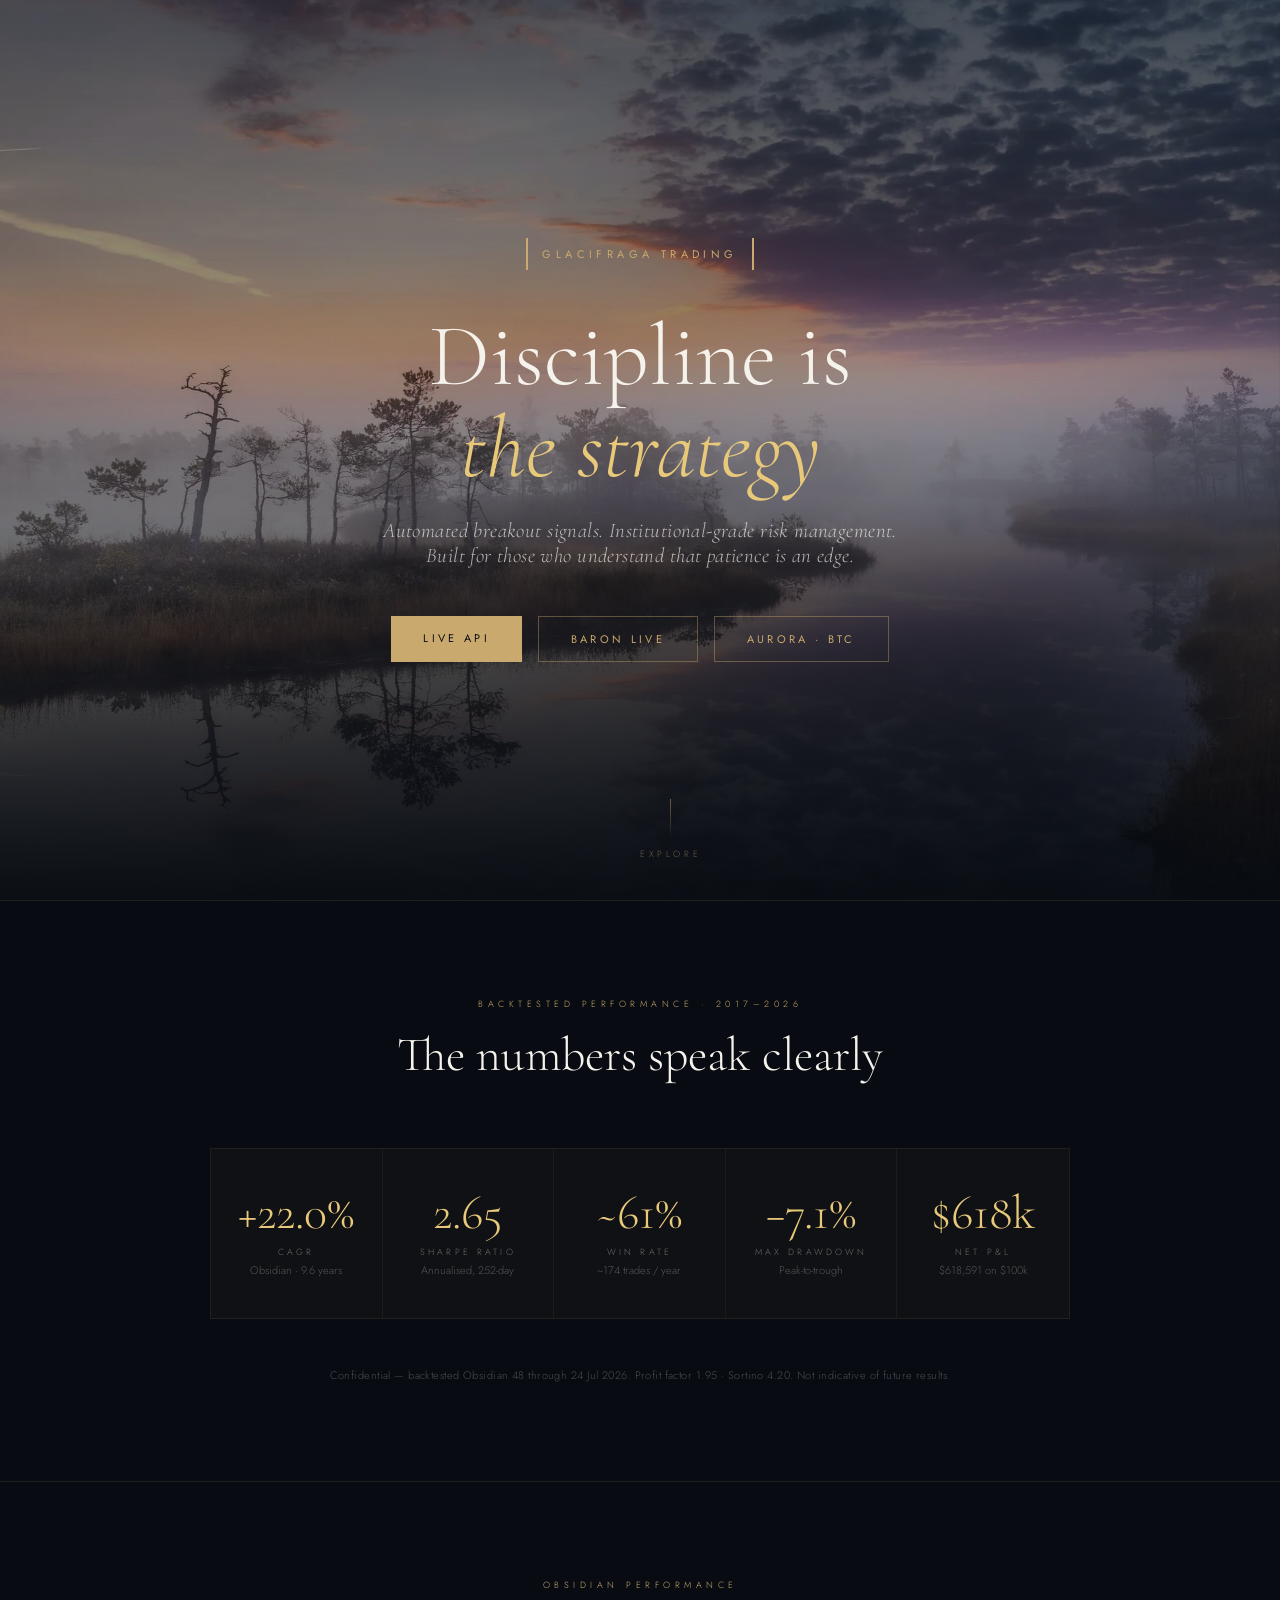
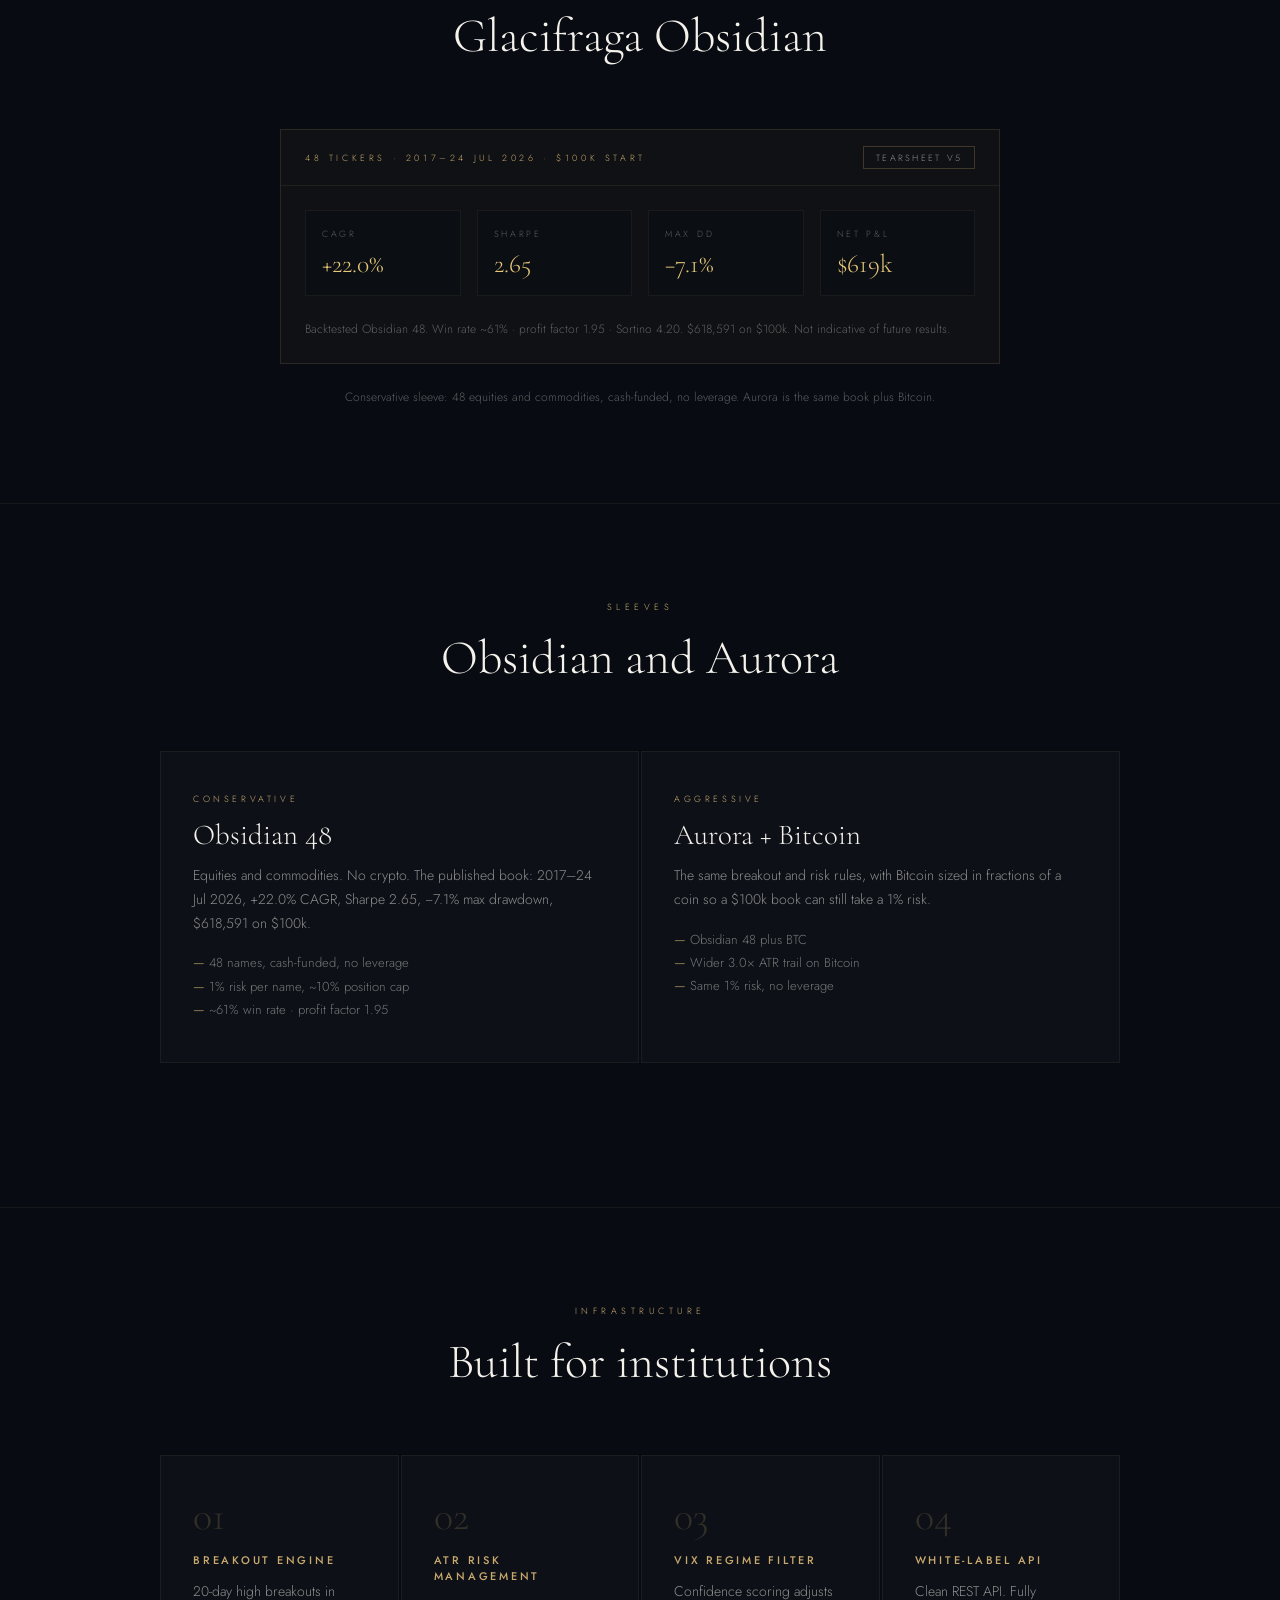
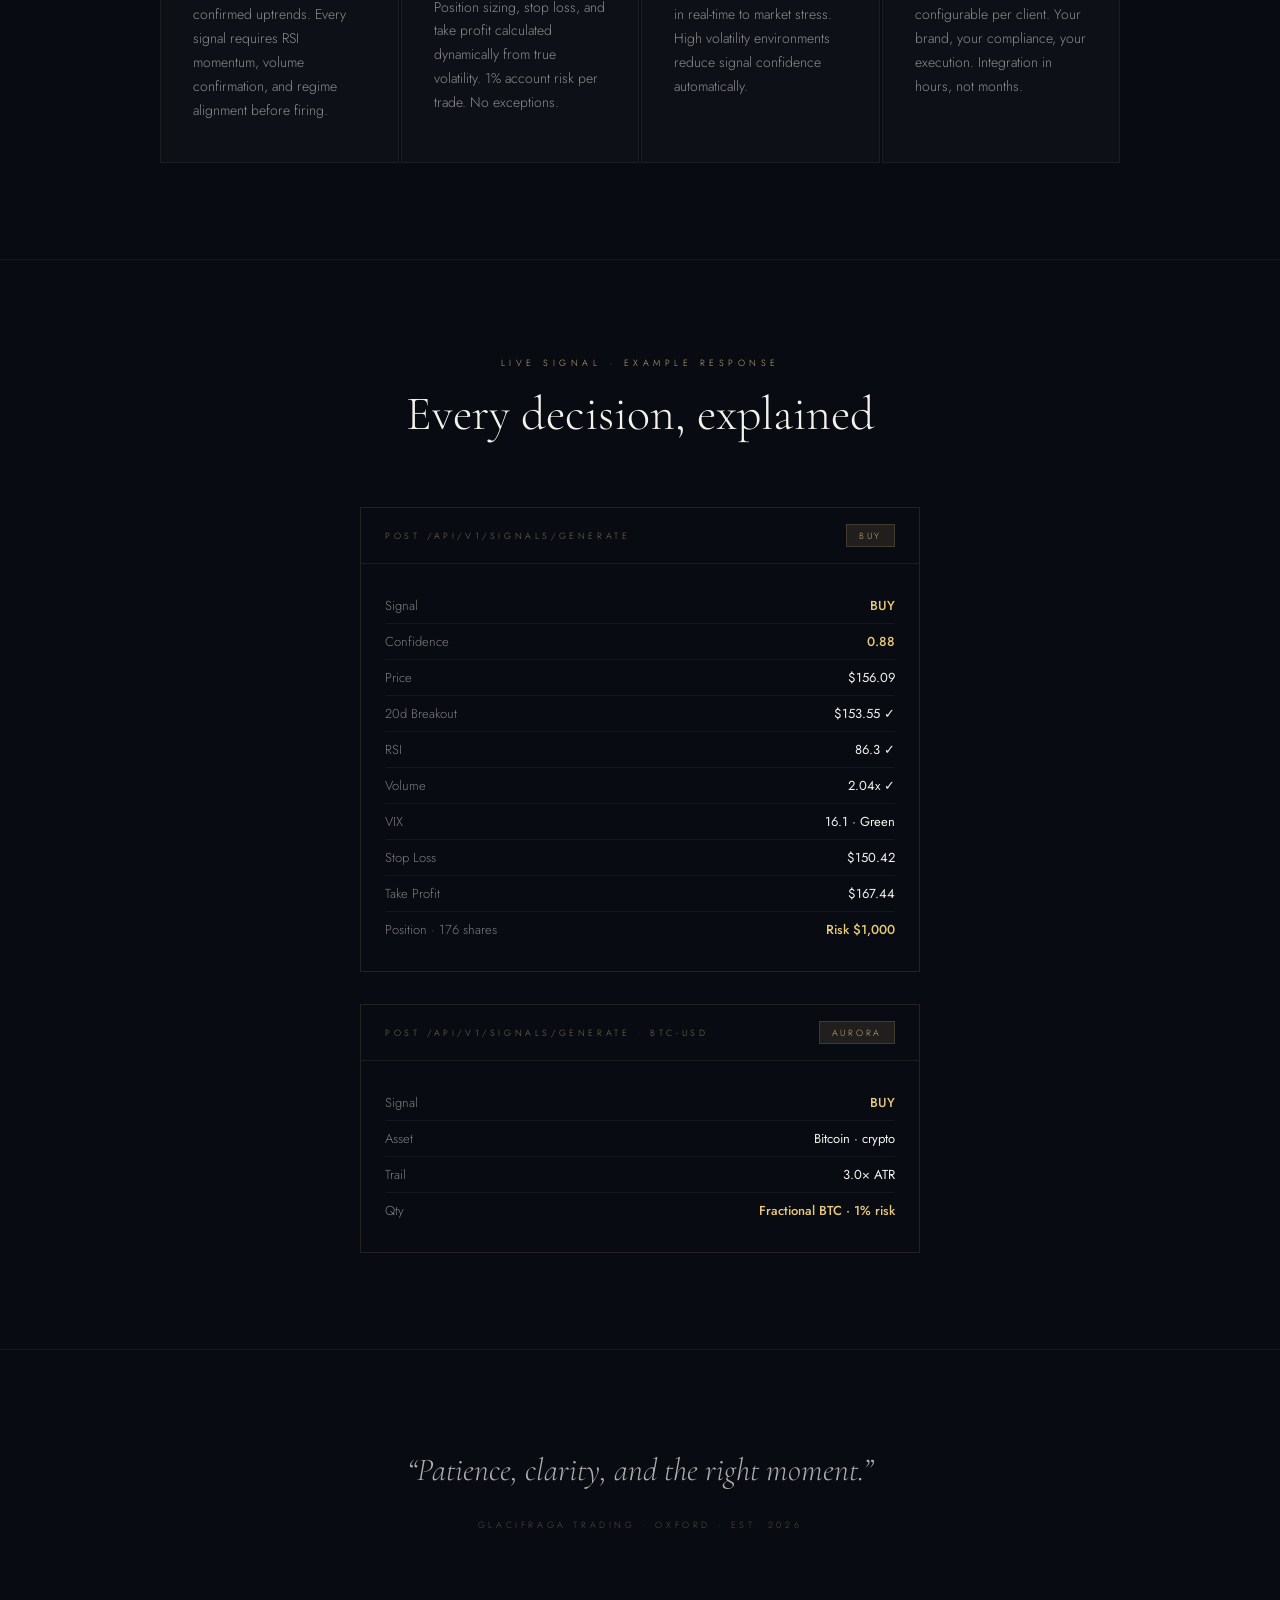
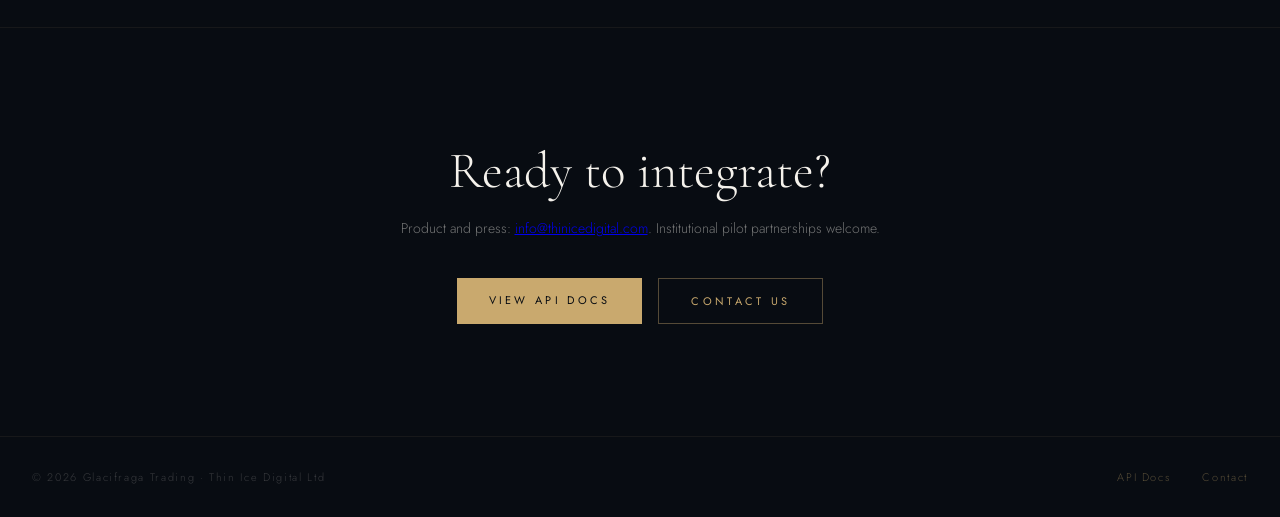
==== commit e73cb3fb: "Rewrite sleeve cards as visitor-facing Obsidian performance copy Drop EOD scan times, BOT_MODE, and " ====
--- a/glacifraga-trading/web/index.html
+++ b/glacifraga-trading/web/index.html
@@ -148,7 +148,7 @@
     </div>
   </div>
   <p class="baron-note" style="text-align:center;max-width:720px;margin:1.5rem auto 0">
-    Conservative sleeve: equities and commodities, cash-funded, no leverage. Aurora adds Bitcoin on <code>BOT_MODE=DUKE</code>.
+    Conservative sleeve: 48 equities and commodities, cash-funded, no leverage. Aurora is the same book plus Bitcoin.
   </p>
 </section>
 
@@ -157,23 +157,23 @@
   <h2 class="section-title">Obsidian and Aurora</h2>
   <div class="sleeves-grid">
     <article class="sleeve-card">
-      <div class="sleeve-kicker">Conservative · BARON</div>
+      <div class="sleeve-kicker">Conservative</div>
       <h3>Obsidian 48</h3>
-      <p>Equities and commodities. No crypto. EOD scan 16:05 ET. The v5 tearsheet above is this book — 2017–24 Jul 2026.</p>
+      <p>Equities and commodities. No crypto. The published book: 2017–24 Jul 2026, +22.0% CAGR, Sharpe 2.65, −7.1% max drawdown, $618,591 on $100k.</p>
       <ul>
         <li>48 names, cash-funded, no leverage</li>
-        <li>Trail 2.5× ATR on equities, 3.0× on commodities</li>
-        <li>Whole-share sizing, 1% AUM risk, 10% cap</li>
+        <li>1% risk per name, ~10% position cap</li>
+        <li>~61% win rate · profit factor 1.95</li>
       </ul>
     </article>
     <article class="sleeve-card">
-      <div class="sleeve-kicker">Aggressive · DUKE</div>
+      <div class="sleeve-kicker">Aggressive</div>
       <h3>Aurora + Bitcoin</h3>
-      <p>The same 20-day breakout gates on the Obsidian book, plus BTC-USD. Bitcoin daily bars settle at 00:00 UTC (scan 00:05 UTC) — not the 16:05 ET equity close. 3.0× ATR trail, fractional quantity so a $100k book can still express 1% risk.</p>
+      <p>The same breakout and risk rules, with Bitcoin sized in fractions of a coin so a $100k book can still take a 1% risk.</p>
       <ul>
-        <li>POST /api/v1/signals/generate with BTC, BTCUSD, or BTC-USD</li>
-        <li>GET /api/v1/aurora/status (alias /api/v1/duke/status)</li>
-        <li>Incomplete UTC candle is dropped so a 16:05 ET pass cannot false-breakout Bitcoin</li>
+        <li>Obsidian 48 plus BTC</li>
+        <li>Wider 3.0× ATR trail on Bitcoin</li>
+        <li>Same 1% risk, no leverage</li>
       </ul>
     </article>
   </div>
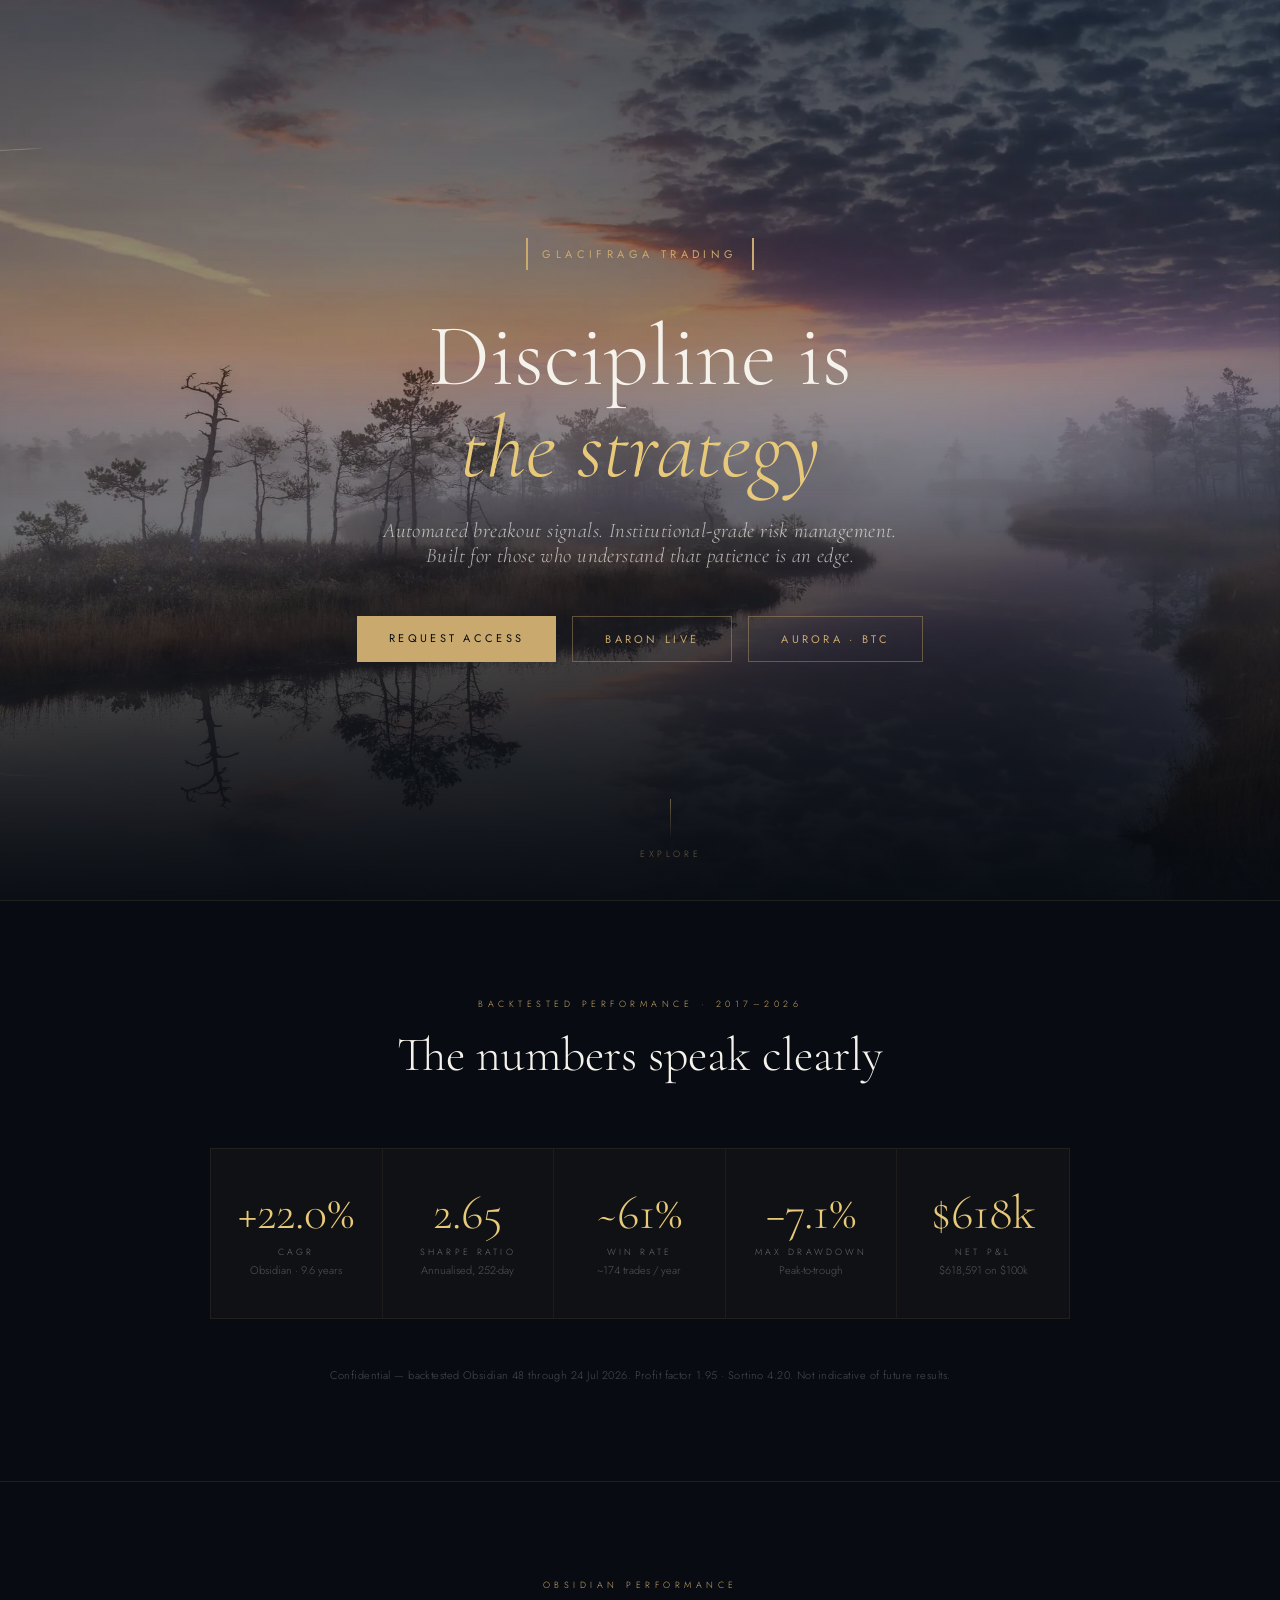
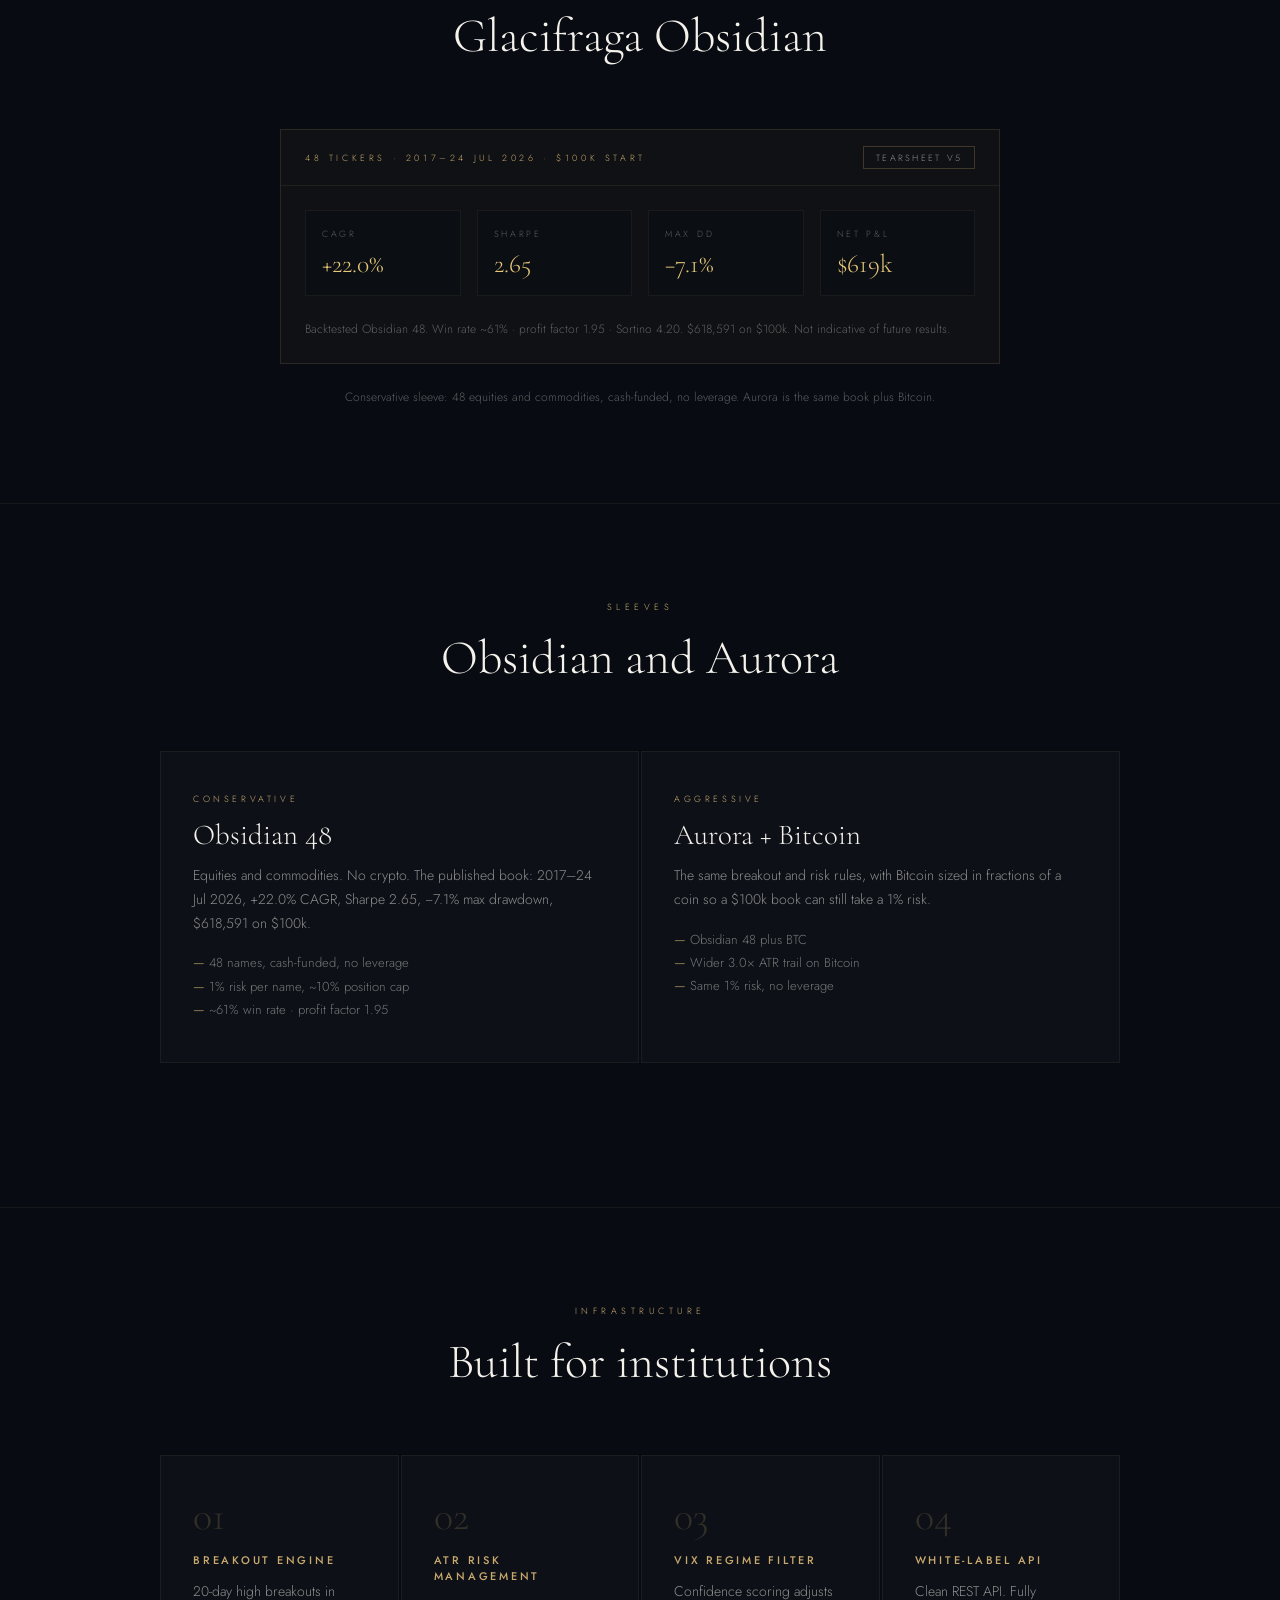
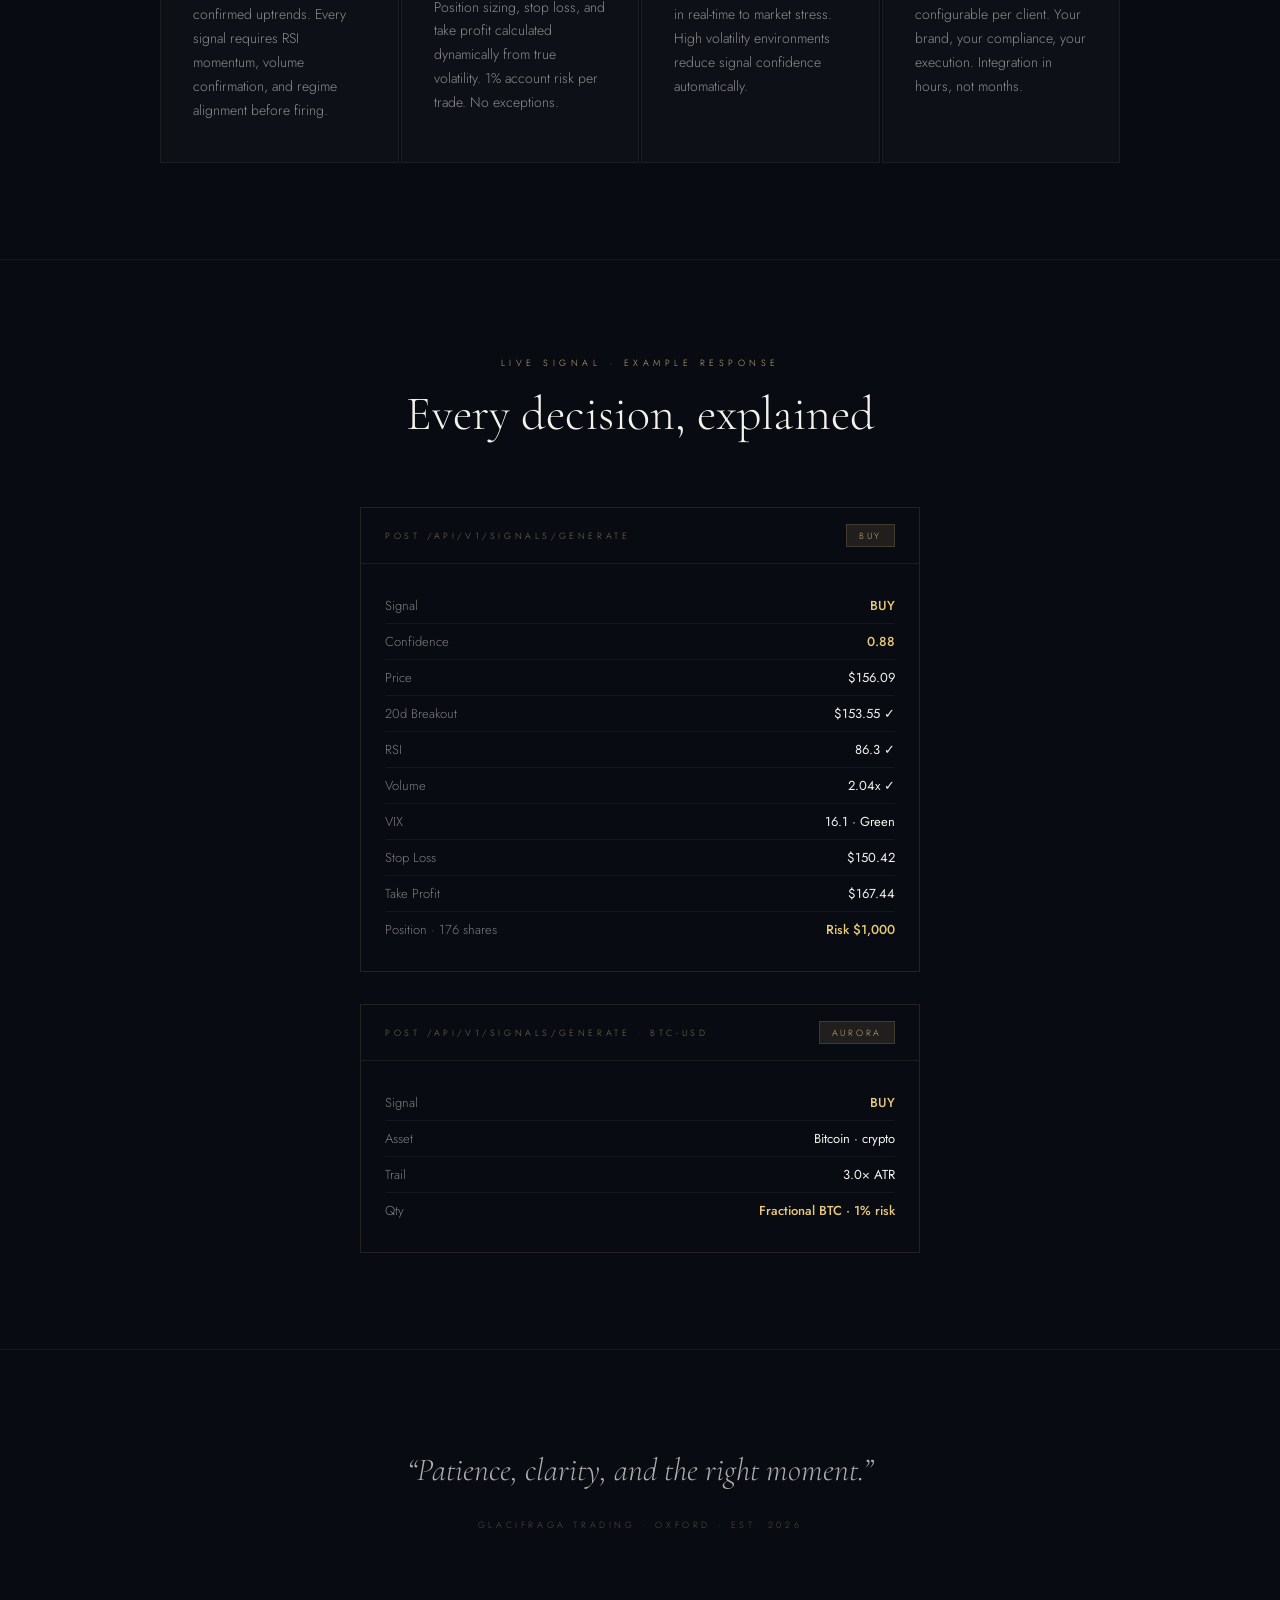
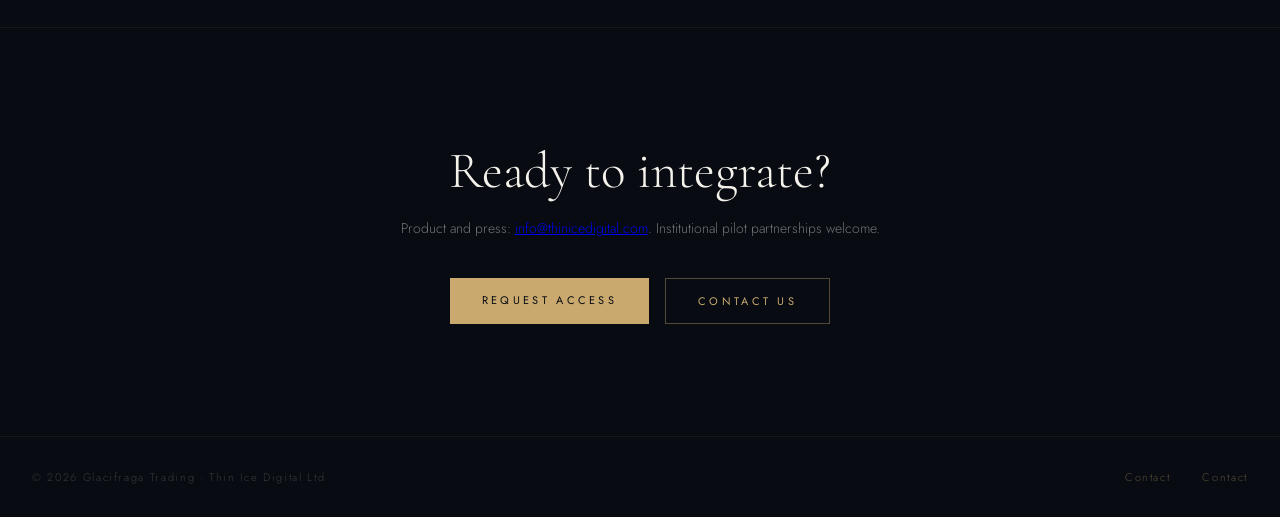
==== commit ee0e3257: "Require GLACIFRAGA_API_KEY for signals and universe; hide OpenAPI docs Unauthenticated generate was " ====
--- a/glacifraga-trading/web/index.html
+++ b/glacifraga-trading/web/index.html
@@ -105,7 +105,7 @@
     <h1>Discipline is<br><em>the strategy</em></h1>
     <p class="tagline">Automated breakout signals. Institutional-grade risk management.<br>Built for those who understand that patience is an edge.</p>
     <div class="cta-row">
-      <a href="/docs" class="btn-primary">Live API</a>
+      <a href="mailto:info@thinicedigital.com" class="btn-primary">Request access</a>
       <a href="#baron-live" class="btn-secondary">Baron Live</a>
       <a href="#aurora" class="btn-secondary">Aurora · BTC</a>
     </div>
@@ -234,7 +234,7 @@
   <h2>Ready to integrate?</h2>
   <p>Product and press: <a href="mailto:info@thinicedigital.com">info@thinicedigital.com</a>. Institutional pilot partnerships welcome.</p>
   <div class="cta-row">
-    <a href="/docs" class="btn-primary">View API Docs</a>
+    <a href="mailto:info@thinicedigital.com" class="btn-primary">Request access</a>
     <a href="mailto:info@thinicedigital.com" class="btn-secondary">Contact Us</a>
   </div>
 </section>
@@ -242,7 +242,7 @@
 <footer>
   <span>&copy; 2026 Glacifraga Trading &middot; Thin Ice Digital Ltd</span>
   <div style="display:flex;gap:2rem">
-    <a href="/docs">API Docs</a>
+    <a href="mailto:info@thinicedigital.com">Contact</a>
     <a href="mailto:info@thinicedigital.com">Contact</a>
   </div>
 </footer>
